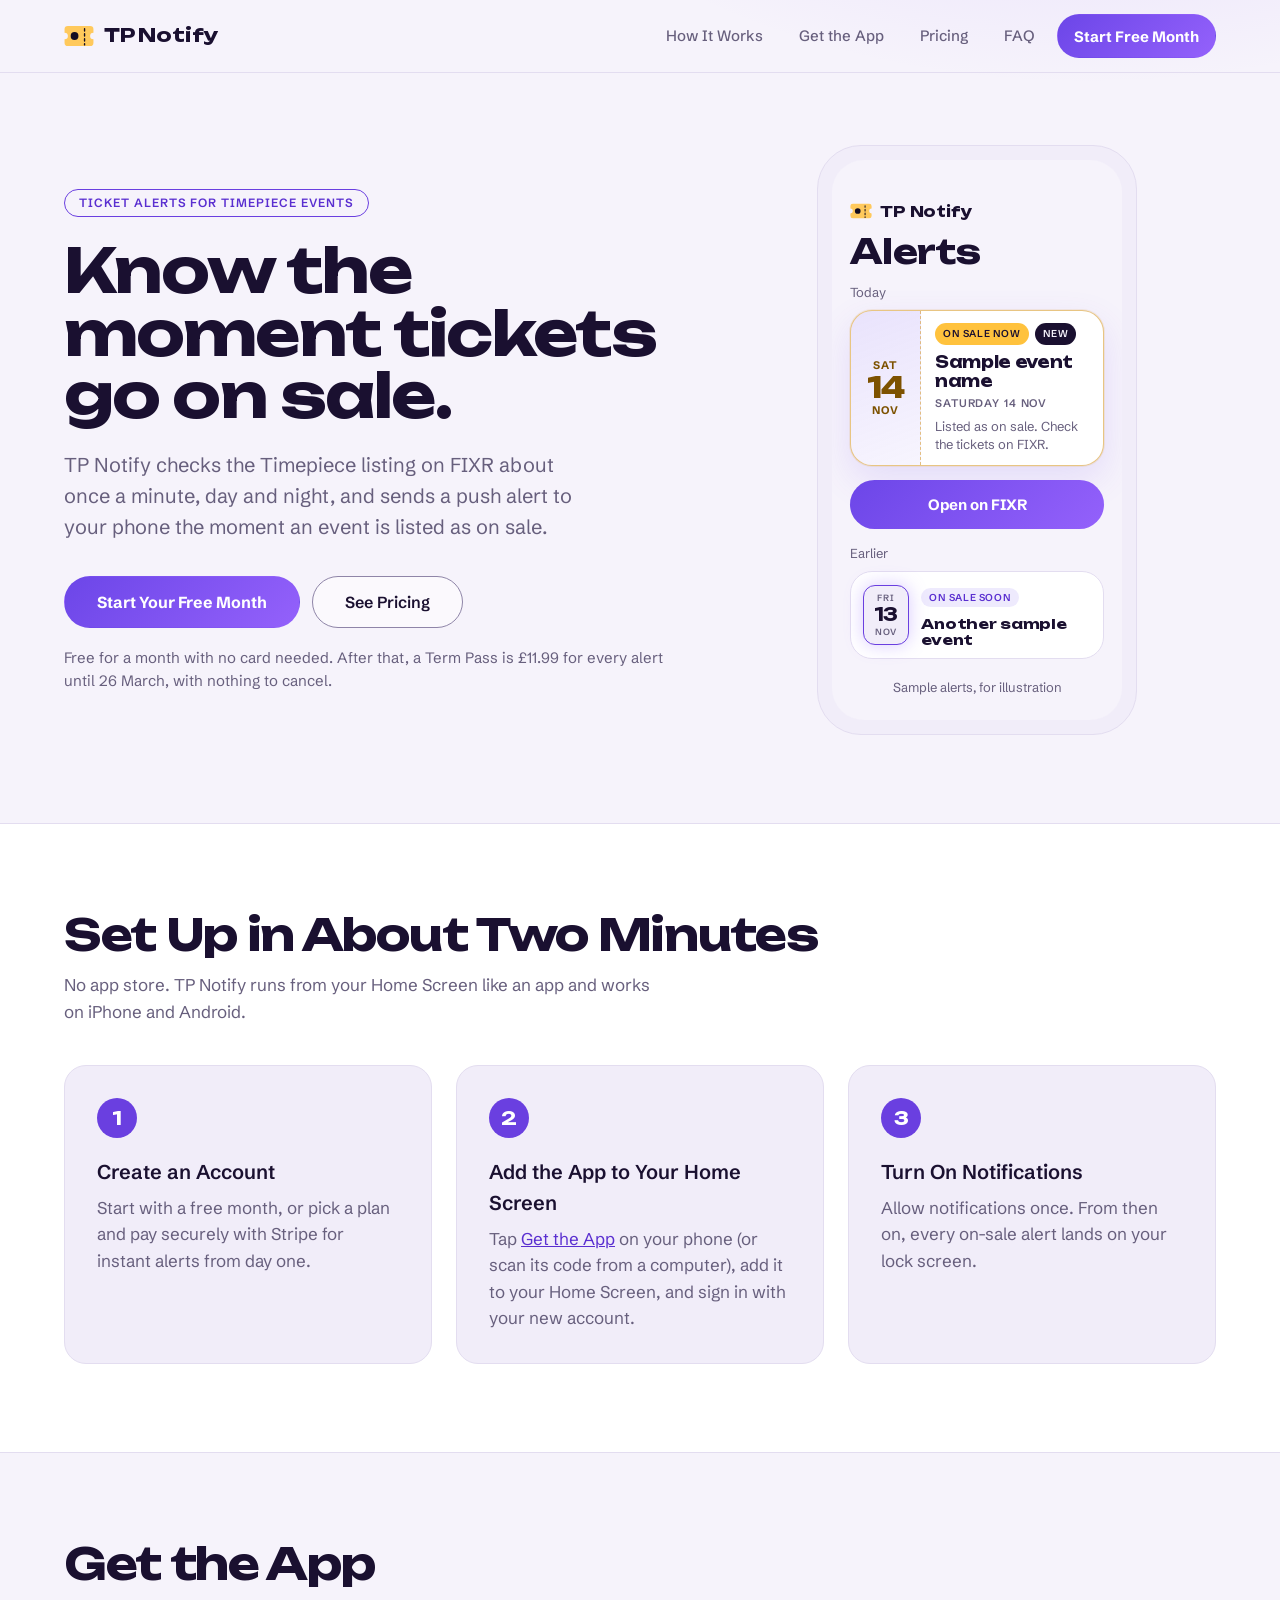
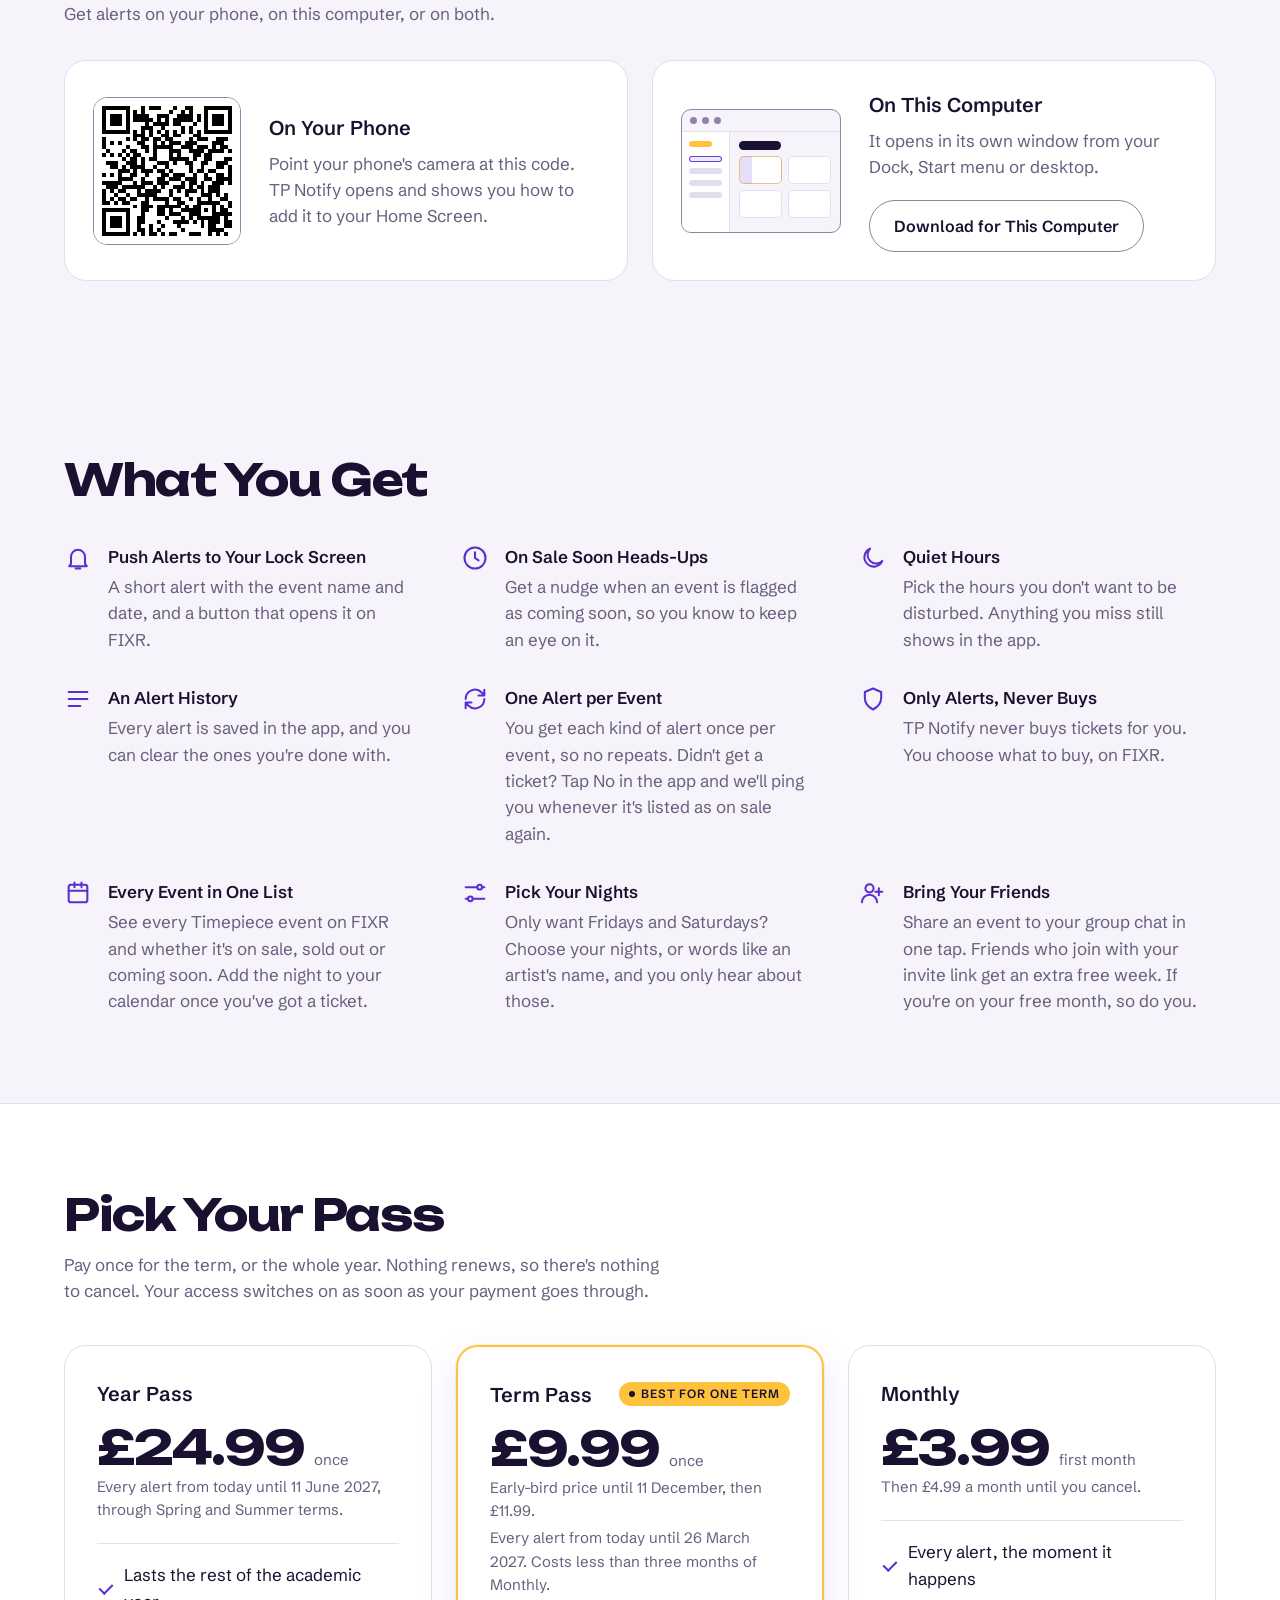
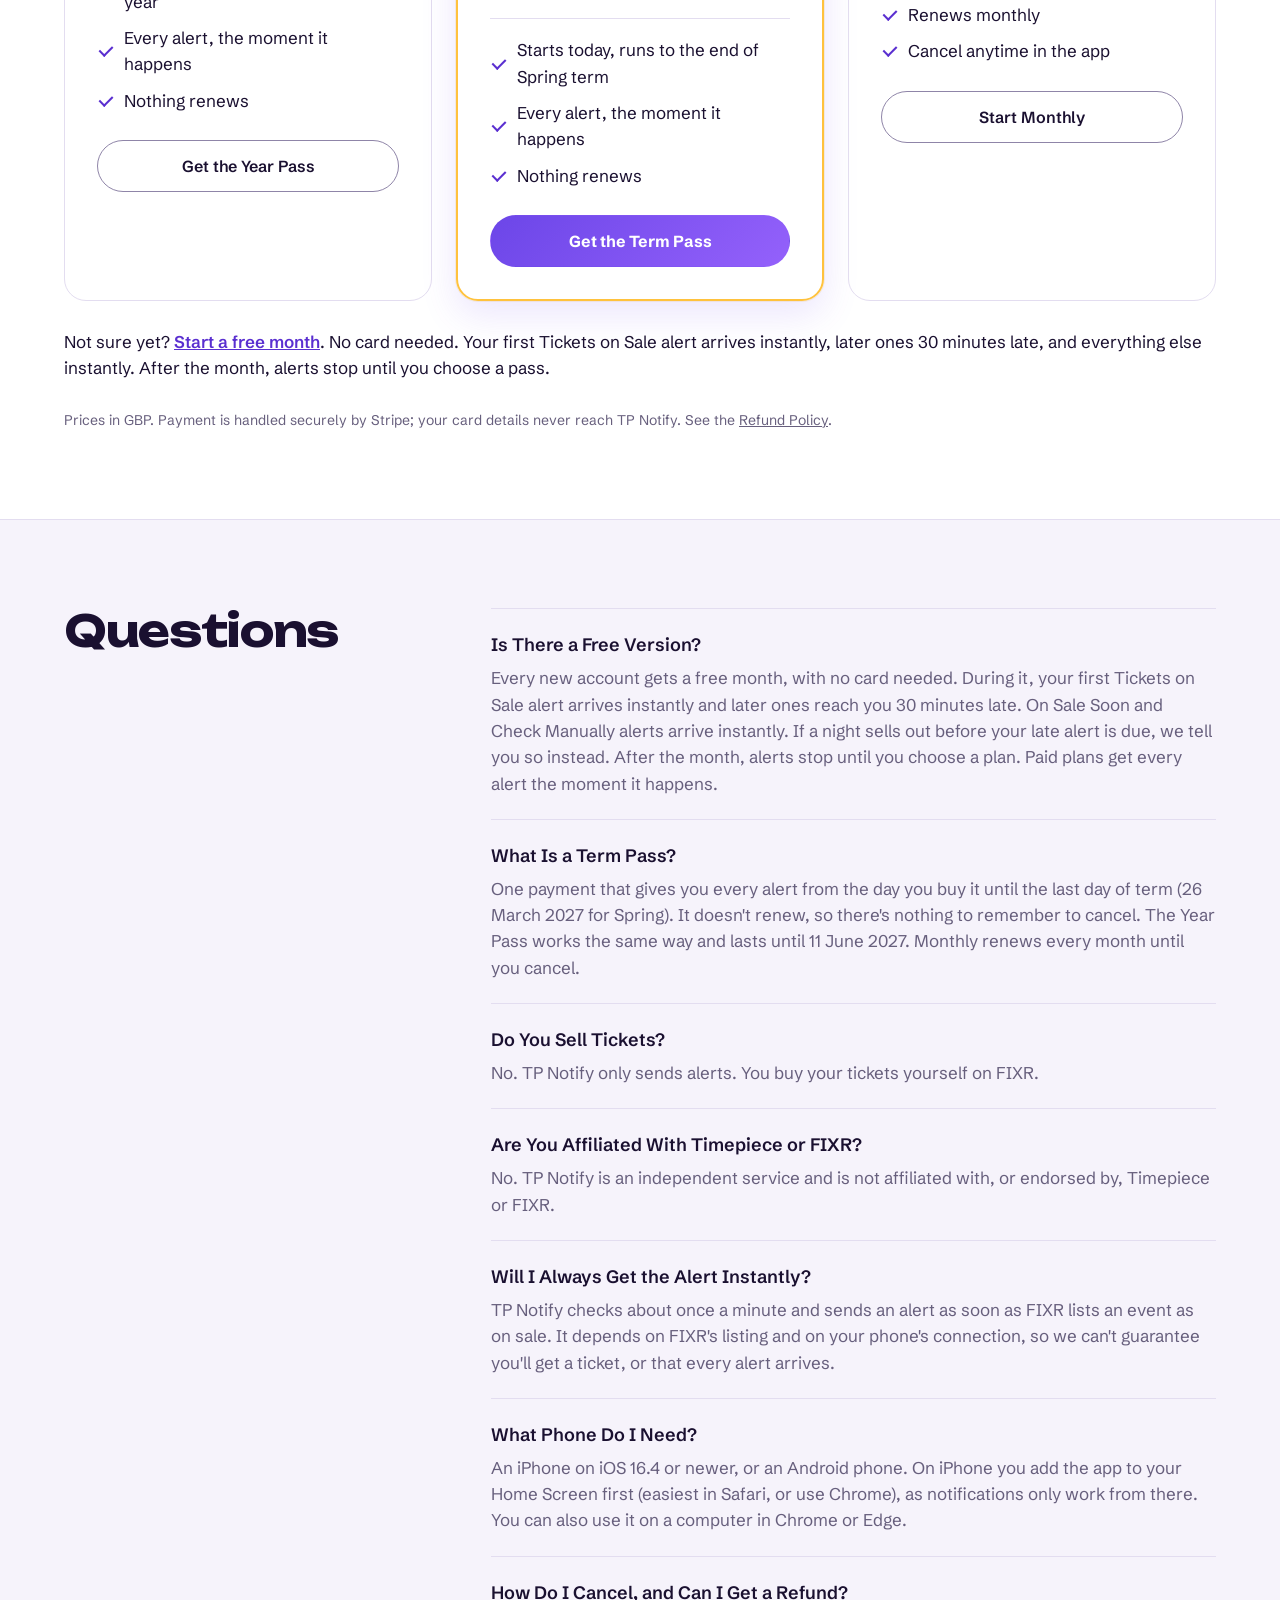
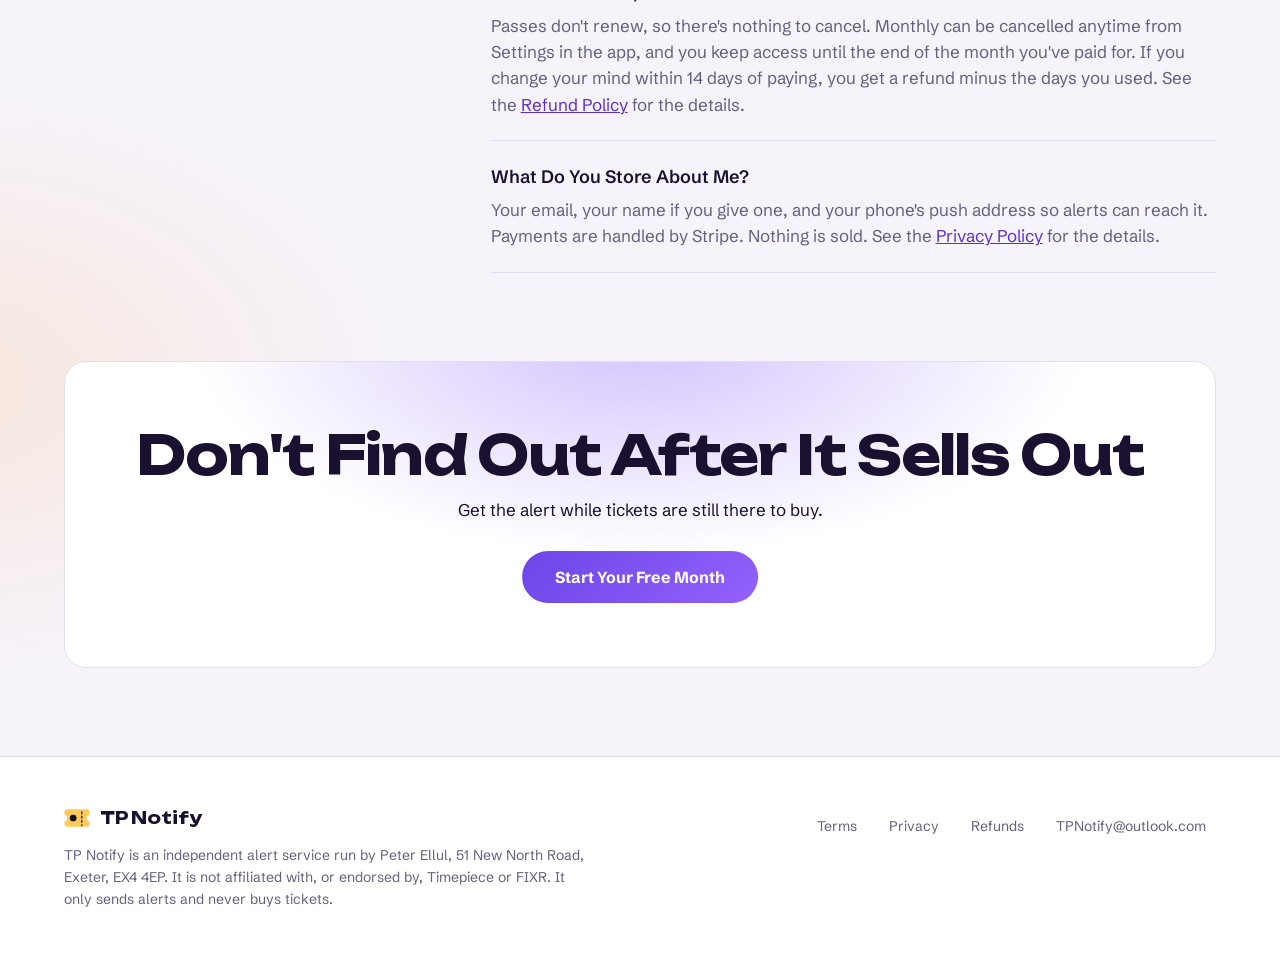
==== index.html @ 44efb712 "iPhone: say Safari is easiest for adding the app, Chrome works too Co-Authored-By: Claude Opus 5.5 <" ====
<!doctype html>
<html lang="en" data-theme="auto">
<head>
<meta charset="utf-8">
<meta http-equiv="Content-Security-Policy" content="default-src 'self'; script-src 'self' https://challenges.cloudflare.com https://static.cloudflareinsights.com; style-src 'self' 'unsafe-inline'; img-src 'self' data:; connect-src 'self' https://ddeapflekaecxqetayil.supabase.co https://cloudflareinsights.com; frame-src https://challenges.cloudflare.com; base-uri 'self'; form-action 'self'; object-src 'none'">
<meta name="referrer" content="strict-origin-when-cross-origin">
<meta name="viewport" content="width=device-width, initial-scale=1">
<title>TP Notify: Ticket Alerts for Timepiece Events</title>
<meta name="description" content="TP Notify sends a push alert to your phone the moment a Timepiece event is listed as on sale on FIXR. Free for a month, then a Term Pass from £9.99.">
<meta name="theme-color" content="#0c0916" media="(prefers-color-scheme: dark)">
<meta name="theme-color" content="#f6f3fb" media="(prefers-color-scheme: light)">
<link rel="canonical" href="https://lowballing-coding.github.io/tp-notify-site/">
<meta property="og:type" content="website">
<meta property="og:site_name" content="TP Notify">
<meta property="og:title" content="TP Notify: Know the Moment Tickets Go on Sale">
<meta property="og:description" content="Push alerts to your phone the moment a Timepiece event is listed as on sale on FIXR. Free for a month, then a Term Pass from £9.99.">
<meta property="og:url" content="https://lowballing-coding.github.io/tp-notify-site/">
<meta property="og:image" content="https://lowballing-coding.github.io/tp-notify-site/og-image.png">
<meta property="og:image:width" content="1200">
<meta property="og:image:height" content="630">
<meta property="og:image:alt" content="TP Notify logo with the words: Know the moment tickets go on sale.">
<meta name="twitter:card" content="summary_large_image">
<link rel="icon" href="icon-192.png">
<link rel="apple-touch-icon" href="apple-touch-icon.png">
<link rel="stylesheet" href="tokens.css">
<link rel="stylesheet" href="styles.css">
</head>
<body>
<a class="skip" href="#main">Skip to Content</a>

<header class="top">
<nav class="wrap" aria-label="Main">
<a class="brand" href="./">
<svg viewBox="5 5 54 54" aria-hidden="true"><path d="M12 14H52A6 6 0 0 1 58 20V26A6 6 0 0 0 58 38V44A6 6 0 0 1 52 50H12A6 6 0 0 1 6 44V38A6 6 0 0 0 6 26V20A6 6 0 0 1 12 14Z" fill="#ffc95c"/><path d="M42 19V23M42 28V32M42 37V41M42 46V48" stroke="#140d22" stroke-width="2.5" stroke-linecap="round"/><circle cx="24" cy="32" r="7" fill="#140d22"/></svg>
<span>TP Notify</span>
</a>
<div class="navlinks">
<a class="plain" href="#how">How It Works</a>
<a class="plain" href="#app">Get the App</a>
<a class="plain" href="#pricing">Pricing</a>
<a class="plain" href="#faq">FAQ</a>
<a class="btn small" href="signup.html?plan=free">Start Free Month</a>
</div>
</nav>
</header>

<main id="main">
<section class="wrap hero">
<div class="copy">
<p class="invited" id="invited-home" hidden>A friend invited you, so your free month comes with an extra week. No card needed.</p>
<div class="eyebrow">Ticket alerts for Timepiece events</div>
<h1>Know the moment tickets go on sale.</h1>
<p class="proof" id="hero-proof" hidden></p>
<p class="lead">TP Notify checks the Timepiece listing on FIXR about once a minute, day and night, and sends a push alert to your phone the moment an event is listed as on sale.</p>
<div class="cta">
<a class="btn" href="signup.html?plan=free">Start Your Free Month</a>
<a class="btn outline" href="#pricing">See Pricing</a>
</div>
<p class="fine">Free for a month with no card needed. After that, a Term Pass is £11.99 for every alert until 26 March, with nothing to cancel.</p>
<p class="live" id="live" hidden></p>
</div>

<div class="demo" aria-hidden="true">
<div class="phone"><div class="screen">
<div class="mini"><svg viewBox="5 5 54 54"><path d="M12 14H52A6 6 0 0 1 58 20V26A6 6 0 0 0 58 38V44A6 6 0 0 1 52 50H12A6 6 0 0 1 6 44V38A6 6 0 0 0 6 26V20A6 6 0 0 1 12 14Z" fill="#ffc95c"/><path d="M42 19V23M42 28V32M42 37V41M42 46V48" stroke="#140d22" stroke-width="2.5" stroke-linecap="round"/><circle cx="24" cy="32" r="7" fill="#140d22"/></svg><span>TP Notify</span></div>
<div class="ttl">Alerts</div>
<div class="day">Today</div>
<div class="ticket">
<div class="stub"><span>Sat</span><b>14</b><span>Nov</span></div>
<div class="tbody">
<div class="pills"><span class="pill">On Sale Now</span><span class="pill new">New</span></div>
<div class="name">Sample event name</div>
<div class="when">Saturday 14 Nov</div>
<div class="rec">Listed as on sale. Check the tickets on FIXR.</div>
</div>
</div>
<div class="fixr">Open on FIXR</div>
<div class="day">Earlier</div>
<div class="row"><div class="tile"><span>Fri</span><b>13</b><span>Nov</span></div><div><span class="pill soon">On Sale Soon</span><div class="rname">Another sample event</div></div></div>
<div class="cap">Sample alerts, for illustration</div>
</div></div>
</div>
</section>

<section id="how" class="band surface">
<div class="wrap">
<h2>Set Up in About Two Minutes</h2>
<p class="lede">No app store. TP Notify runs from your Home Screen like an app and works on iPhone and Android.</p>
<ol class="steps">
<li><div class="num" aria-hidden="true">1</div><h3>Create an Account</h3><p>Start with a free month, or pick a plan and pay securely with Stripe for instant alerts from day one.</p></li>
<li><div class="num" aria-hidden="true">2</div><h3>Add the App to Your Home Screen</h3><p>Tap <a href="#app">Get the App</a> on your phone (or scan its code from a computer), add it to your Home Screen, and sign in with your new account.</p></li>
<li><div class="num" aria-hidden="true">3</div><h3>Turn On Notifications</h3><p>Allow notifications once. From then on, every on-sale alert lands on your lock screen.</p></li>
</ol>
</div>
</section>

<section id="app" class="band wrap">
<h2>Get the App</h2>
<p class="lede phone-only">Tap below to open TP Notify. It shows you how to add it to your Home Screen, which takes a few seconds.</p>
<p class="lede computer-only">Get alerts on your phone, on this computer, or on both.</p>
<a class="btn phone-only app-link get-phone" href="https://lowballing-coding.github.io/timepiece-alerts/">Get TP Notify</a>
<div class="get-app computer-only">
<div class="way">
<img src="app-qr.svg" alt="QR code that opens the TP Notify app on your phone" width="148" height="148">
<div><h3>On Your Phone</h3><p>Point your phone's camera at this code. TP Notify opens and shows you how to add it to your Home Screen.</p></div>
</div>
<div class="way">
<div class="window" aria-hidden="true"><div class="wbar"><span></span><span></span><span></span></div><div class="wbody"><div class="wside"><span></span><span class="on"></span><span></span><span></span><span></span></div><div class="wmain"><span class="wttl"></span><span class="hot"></span><span></span><span></span><span></span></div></div></div>
<div><h3>On This Computer</h3><p>It opens in its own window from your Dock, Start menu or desktop.</p><a class="btn outline app-link" href="https://lowballing-coding.github.io/timepiece-alerts/">Download for This Computer</a></div>
</div>
</div>
</section>

<section class="band wrap">
<h2>What You Get</h2>
<div class="features">
<div class="feat"><svg viewBox="0 0 24 24" aria-hidden="true"><path d="M6 17V11a6 6 0 0 1 12 0v6l1.5 2h-15zM10 21h4"/></svg><div><h3>Push Alerts to Your Lock Screen</h3><p>A short alert with the event name and date, and a button that opens it on FIXR.</p></div></div>
<div class="feat"><svg viewBox="0 0 24 24" aria-hidden="true"><circle cx="12" cy="12" r="9"/><path d="M12 7v5l3 2"/></svg><div><h3>On Sale Soon Heads-Ups</h3><p>Get a nudge when an event is flagged as coming soon, so you know to keep an eye on it.</p></div></div>
<div class="feat"><svg viewBox="0 0 24 24" aria-hidden="true"><path d="M20 14.5A8 8 0 1 1 9.5 4a6.5 6.5 0 0 0 10.5 10.5z"/></svg><div><h3>Quiet Hours</h3><p>Pick the hours you don't want to be disturbed. Anything you miss still shows in the app.</p></div></div>
<div class="feat"><svg viewBox="0 0 24 24" aria-hidden="true"><path d="M4 6h16M4 12h16M4 18h10"/></svg><div><h3>An Alert History</h3><p>Every alert is saved in the app, and you can clear the ones you're done with.</p></div></div>
<div class="feat"><svg viewBox="0 0 24 24" aria-hidden="true"><path d="M4 12a8 8 0 0 1 13.7-5.6L20 9M20 4v5h-5M20 12a8 8 0 0 1-13.7 5.6L4 15M4 20v-5h5"/></svg><div><h3>One Alert per Event</h3><p>You get each kind of alert once per event, so no repeats. Didn't get a ticket? Tap No in the app and we'll ping you whenever it's listed as on sale again.</p></div></div>
<div class="feat"><svg viewBox="0 0 24 24" aria-hidden="true"><path d="M12 3l7 3v5c0 5-3 8-7 10-4-2-7-5-7-10V6z"/></svg><div><h3>Only Alerts, Never Buys</h3><p>TP Notify never buys tickets for you. You choose what to buy, on FIXR.</p></div></div>
<div class="feat"><svg viewBox="0 0 24 24" aria-hidden="true"><rect x="4" y="5" width="16" height="15" rx="2"/><path d="M4 10h16M9 3v4M15 3v4"/></svg><div><h3>Every Event in One List</h3><p>See every Timepiece event on FIXR and whether it's on sale, sold out or coming soon. Add the night to your calendar once you've got a ticket.</p></div></div>
<div class="feat"><svg viewBox="0 0 24 24" aria-hidden="true"><path d="M4 7h10M18 7h2M4 17h2M10 17h10"/><circle cx="16" cy="7" r="2"/><circle cx="8" cy="17" r="2"/></svg><div><h3>Pick Your Nights</h3><p>Only want Fridays and Saturdays? Choose your nights, or words like an artist's name, and you only hear about those.</p></div></div>
<div class="feat"><svg viewBox="0 0 24 24" aria-hidden="true"><circle cx="9" cy="8" r="3.5"/><path d="M2.5 20a6.5 6.5 0 0 1 13 0M17 8v6M14 11h6"/></svg><div><h3>Bring Your Friends</h3><p>Share an event to your group chat in one tap. Friends who join with your invite link get an extra free week. If you're on your free month, so do you.</p></div></div>
</div>
</section>

<section id="pricing" class="band dark">
<div class="wrap">
<h2>Pick Your Pass</h2>
<p class="lede">Pay once for the term, or the whole year. Nothing renews, so there's nothing to cancel. Your access switches on as soon as your payment goes through.</p>
<p class="proof" id="price-proof" hidden></p>
<div class="plans">
<div class="plan">
<h3>Year Pass</h3>
<div class="price"><b>£24.99</b><span>once</span></div>
<div class="sub">Every alert from today until 11 June 2027, through Spring and Summer terms.</div>
<ul><li>Lasts the rest of the academic year</li><li>Every alert, the moment it happens</li><li>Nothing renews</li></ul>
<a class="btn outline block" href="signup.html?plan=year">Get the Year Pass</a>
</div>
<div class="plan best">
<div class="head"><h3>Term Pass</h3><span class="tag">Best for One Term</span></div>
<div class="price"><b class="early-price" data-until="2026-12-11T23:59:59Z" data-late="£11.99">£9.99</b><span>once</span></div>
<div class="sub early-note" data-until="2026-12-11T23:59:59Z">Early-bird price until 11 December, then £11.99.</div>
<div class="sub">Every alert from today until 26 March 2027. Costs less than three months of Monthly.</div>
<ul><li>Starts today, runs to the end of Spring term</li><li>Every alert, the moment it happens</li><li>Nothing renews</li></ul>
<a class="btn block" href="signup.html?plan=term">Get the Term Pass</a>
</div>
<div class="plan">
<h3>Monthly</h3>
<div class="price"><b>£3.99</b><span>first month</span></div>
<div class="sub">Then £4.99 a month until you cancel.</div>
<ul><li>Every alert, the moment it happens</li><li>Renews monthly</li><li>Cancel anytime in the app</li></ul>
<a class="btn outline block" href="signup.html?plan=monthly">Start Monthly</a>
</div>
</div>
<p class="free-line">Not sure yet? <a href="signup.html?plan=free">Start a free month</a>. No card needed. Your first Tickets on Sale alert arrives instantly, later ones 30 minutes late, and everything else instantly. After the month, alerts stop until you choose a pass.</p>
<p class="fine">Prices in GBP. Payment is handled securely by Stripe; your card details never reach TP Notify. See the <a href="refunds.html" style="color: inherit">Refund Policy</a>.</p>
</div>
</section>

<section id="faq" class="faq wrap">
<h2>Questions</h2>
<div class="list">
<div class="qa"><h3>Is There a Free Version?</h3><p>Every new account gets a free month, with no card needed. During it, your first Tickets on Sale alert arrives instantly and later ones reach you 30 minutes late. On Sale Soon and Check Manually alerts arrive instantly. If a night sells out before your late alert is due, we tell you so instead. After the month, alerts stop until you choose a plan. Paid plans get every alert the moment it happens.</p></div>
<div class="qa"><h3>What Is a Term Pass?</h3><p>One payment that gives you every alert from the day you buy it until the last day of term (26 March 2027 for Spring). It doesn't renew, so there's nothing to remember to cancel. The Year Pass works the same way and lasts until 11 June 2027. Monthly renews every month until you cancel.</p></div>
<div class="qa"><h3>Do You Sell Tickets?</h3><p>No. TP Notify only sends alerts. You buy your tickets yourself on FIXR.</p></div>
<div class="qa"><h3>Are You Affiliated With Timepiece or FIXR?</h3><p>No. TP Notify is an independent service and is not affiliated with, or endorsed by, Timepiece or FIXR.</p></div>
<div class="qa"><h3>Will I Always Get the Alert Instantly?</h3><p>TP Notify checks about once a minute and sends an alert as soon as FIXR lists an event as on sale. It depends on FIXR's listing and on your phone's connection, so we can't guarantee you'll get a ticket, or that every alert arrives.</p></div>
<div class="qa"><h3>What Phone Do I Need?</h3><p>An iPhone on iOS 16.4 or newer, or an Android phone. On iPhone you add the app to your Home Screen first (easiest in Safari, or use Chrome), as notifications only work from there. You can also use it on a computer in Chrome or Edge.</p></div>
<div class="qa"><h3>How Do I Cancel, and Can I Get a Refund?</h3><p>Passes don't renew, so there's nothing to cancel. Monthly can be cancelled anytime from Settings in the app, and you keep access until the end of the month you've paid for. If you change your mind within 14 days of paying, you get a refund minus the days you used. See the <a href="refunds.html">Refund Policy</a> for the details.</p></div>
<div class="qa"><h3>What Do You Store About Me?</h3><p>Your email, your name if you give one, and your phone's push address so alerts can reach it. Payments are handled by Stripe. Nothing is sold. See the <a href="privacy.html">Privacy Policy</a> for the details.</p></div>
</div>
</section>

<section class="wrap" style="padding-bottom: 88px">
<div class="cta-band">
<h2>Don't Find Out After It Sells Out</h2>
<p>Get the alert while tickets are still there to buy.</p>
<p class="stat" id="sold-stat" hidden></p>
<ul class="recent" id="recent" hidden></ul>
<a class="btn" href="signup.html?plan=free">Start Your Free Month</a>
</div>
</section>
</main>

<footer class="foot">
<div class="wrap">
<div class="about">
<a class="brand" href="./"><svg viewBox="5 5 54 54" aria-hidden="true"><path d="M12 14H52A6 6 0 0 1 58 20V26A6 6 0 0 0 58 38V44A6 6 0 0 1 52 50H12A6 6 0 0 1 6 44V38A6 6 0 0 0 6 26V20A6 6 0 0 1 12 14Z" fill="#ffc95c"/><path d="M42 19V23M42 28V32M42 37V41M42 46V48" stroke="#140d22" stroke-width="2.5" stroke-linecap="round"/><circle cx="24" cy="32" r="7" fill="#140d22"/></svg><span>TP Notify</span></a>
<p>TP Notify is an independent alert service run by Peter Ellul, 51 New North Road, Exeter, EX4 4EP. It is not affiliated with, or endorsed by, Timepiece or FIXR. It only sends alerts and never buys tickets.</p>
</div>
<nav aria-label="Legal">
<a href="terms.html">Terms</a>
<a href="privacy.html">Privacy</a>
<a href="refunds.html">Refunds</a>
<a href="mailto:TPNotify@outlook.com">TPNotify@outlook.com</a>
</nav>
</div>
</footer>

<script src="config.js"></script>
<script src="site.js"></script>
</body>
</html>
---- tokens.css ----
/* TP Notify "Afterglow" design tokens: the same colours as the app (index.html in timepiece-alerts). A club night after
   dark. Gold is rare on purpose: it only means on sale now, live, or best value. Violet is anything you tap or pick.
   Dark by default; pages set data-theme="auto" on <html> so the site follows the phone's light or dark setting. */

:root, [data-theme="dark"] {
  --night: #0c0916;
  --night-raised: rgba(255, 255, 255, .055);
  --night-high: rgba(255, 255, 255, .095);
  --line: rgba(255, 255, 255, .09);
  --line-strong: #625a80;
  --ink: #f8f6ff;
  --ink-muted: #a9a3c4;
  --signal: #ffc95c;
  --on-signal: #140d22;
  --signal-ink: #ffd88a;
  --signal-soft: rgba(255, 201, 92, .14);
  --edge: rgba(255, 201, 92, .45);
  --stub: linear-gradient(160deg, rgba(150, 110, 255, .3), rgba(150, 110, 255, .12));
  --action: linear-gradient(135deg, #6c46e8, #9461fb);
  --on-action: #ffffff;
  --uv: #7650ee;
  --on-uv: #ffffff;
  --uv-ink: #c0aaff;
  --uv-soft: rgba(150, 110, 255, .22);
  --danger: #ff6b5e;
  --on-danger: #0c0916;
  --danger-ink: #ff8075;
  --danger-soft: rgba(255, 107, 94, .16);
  --focus: #c0aaff;
  --link: var(--uv-ink);
  --glass: rgba(255, 255, 255, .035);
  --shadow-glow: 0 0 0 1px rgba(255, 201, 92, .1), 0 16px 48px rgba(150, 110, 255, .18);
  --wash: radial-gradient(1000px 600px at 85% -5%, rgba(138, 92, 255, .4), transparent 62%), radial-gradient(800px 500px at -5% 90%, rgba(255, 79, 160, .16), transparent 60%);
  color-scheme: dark;
}

[data-theme="light"] {
  --night: #f6f3fb;
  --night-raised: #ffffff;
  --night-high: #f1edf9;
  --line: #e3ddf0;
  --line-strong: #8f85a8;
  --ink: #1a1030;
  --ink-muted: #675f7d;
  --signal: #ffc23d;
  --on-signal: #1a1030;
  --signal-ink: #7d5200;
  --signal-soft: rgba(255, 194, 61, .2);
  --edge: rgba(214, 150, 30, .55);
  --stub: linear-gradient(160deg, rgba(118, 80, 238, .16), rgba(118, 80, 238, .06));
  --uv: #6a3fe0;
  --uv-ink: #5a2fd0;
  --uv-soft: rgba(118, 80, 238, .12);
  --danger: #c8241a;
  --on-danger: #ffffff;
  --danger-ink: #b3201a;
  --danger-soft: #fde8e5;
  --focus: #6a3fe0;
  --glass: rgba(255, 255, 255, .55);
  --shadow-glow: 0 0 0 1px rgba(214, 150, 30, .12), 0 14px 36px rgba(118, 80, 238, .14);
  --wash: radial-gradient(1000px 600px at 85% -5%, rgba(150, 110, 255, .22), transparent 62%), radial-gradient(800px 500px at -5% 90%, rgba(255, 173, 85, .18), transparent 60%);
  color-scheme: light;
}

@media (prefers-color-scheme: light) {
  [data-theme="auto"] {
    --night: #f6f3fb;
    --night-raised: #ffffff;
    --night-high: #f1edf9;
    --line: #e3ddf0;
    --line-strong: #8f85a8;
    --ink: #1a1030;
    --ink-muted: #675f7d;
    --signal: #ffc23d;
    --on-signal: #1a1030;
    --signal-ink: #7d5200;
    --signal-soft: rgba(255, 194, 61, .2);
    --edge: rgba(214, 150, 30, .55);
    --stub: linear-gradient(160deg, rgba(118, 80, 238, .16), rgba(118, 80, 238, .06));
    --uv: #6a3fe0;
    --uv-ink: #5a2fd0;
    --uv-soft: rgba(118, 80, 238, .12);
    --danger: #c8241a;
    --on-danger: #ffffff;
    --danger-ink: #b3201a;
    --danger-soft: #fde8e5;
    --focus: #6a3fe0;
    --glass: rgba(255, 255, 255, .55);
    --shadow-glow: 0 0 0 1px rgba(214, 150, 30, .12), 0 14px 36px rgba(118, 80, 238, .14);
    --wash: radial-gradient(1000px 600px at 85% -5%, rgba(150, 110, 255, .22), transparent 62%), radial-gradient(800px 500px at -5% 90%, rgba(255, 173, 85, .18), transparent 60%);
    color-scheme: light;
  }
}

:root {
  --space-1: 4px;
  --space-2: 8px;
  --space-3: 12px;
  --space-4: 16px;
  --space-6: 24px;
  --space-8: 32px;
  --space-12: 48px;
  --space-16: 64px;
  --radius-md: 14px;
  --radius-lg: 22px;
  --radius-pill: 999px;
  --font-display: "Unbounded", "Schibsted Grotesk", system-ui, sans-serif;
  --font-sans: "Schibsted Grotesk", system-ui, sans-serif;
}
---- styles.css ----
/* TP Notify promo site, in the app's "Afterglow" look (colours and sizes come from tokens.css).
   Fonts are self-hosted in fonts/ so the site still makes no third-party requests. */
@font-face { font-family: "Unbounded"; src: url(fonts/unbounded.woff2) format("woff2"); font-weight: 200 900; font-display: swap; }
@font-face { font-family: "Schibsted Grotesk"; src: url(fonts/schibsted-grotesk.woff2) format("woff2"); font-weight: 400 900; font-display: swap; }

* { box-sizing: border-box; }
html { -webkit-text-size-adjust: 100%; scroll-behavior: smooth; }
@media (prefers-reduced-motion: reduce) { html { scroll-behavior: auto; } }
body { margin: 0; background: var(--wash), var(--night); color: var(--ink); font: 1.0625rem/1.55 var(--font-sans); }
a { color: var(--link); }
a:hover { opacity: .85; }
:focus-visible { outline: 2px solid var(--focus); outline-offset: 3px; }
h1, h2, h3, p { margin: 0; }
h1, h2 { font-family: var(--font-display); font-weight: 700; letter-spacing: -.03em; text-wrap: balance; }
h2 { font-size: clamp(1.875rem, 4vw, 2.75rem); line-height: 1.05; }
.wrap { max-width: 1200px; margin: 0 auto; padding: 0 24px; }
.skip { position: absolute; left: -9999px; top: 8px; background: var(--ink); color: var(--night); padding: 10px 16px; border-radius: var(--radius-md); z-index: 10; }
.skip:focus { left: 8px; }


/* Buttons: violet pills for the main action, outline for the rest. 44px+ tap targets. */
.btn { display: inline-flex; align-items: center; justify-content: center; min-height: 52px; padding: 0 var(--space-8); border-radius: var(--radius-pill); border: 1px solid transparent;
  background: var(--action); color: var(--on-action); font: 700 1rem var(--font-sans); text-decoration: none; cursor: pointer; }
.btn:hover { opacity: 1; filter: brightness(1.08); }
.btn.small { min-height: 44px; padding: 0 var(--space-4); font-size: .9375rem; }
.btn.outline { background: var(--glass); color: var(--ink); border-color: var(--line-strong); font-weight: 600; }
.btn.outline:hover { background: var(--night-high); filter: none; }
.btn.block { display: flex; width: 100%; }
.btn[aria-disabled="true"] { opacity: .45; pointer-events: none; }

/* Header */
header.top { border-bottom: 1px solid var(--line); }
header.top .wrap { min-height: 72px; display: flex; align-items: center; justify-content: space-between; gap: 16px; }
.brand { display: flex; align-items: center; gap: 10px; color: var(--ink); text-decoration: none; }
.brand span { font: 700 1.2rem/1 var(--font-display); letter-spacing: -.01em; }
.brand svg { width: 30px; height: 30px; color: var(--ink); }
.navlinks { display: flex; gap: 8px; align-items: center; }
.brand span, .btn.small { white-space: nowrap; }
@media (max-width: 360px) {   /* the smallest phones: keep the header on one line */
  .brand span { font-size: 1.05rem; }
  header.top .btn.small { padding: 0 12px; font-size: .875rem; }
}
.navlinks a.plain { color: var(--ink-muted); text-decoration: none; font-weight: 500; font-size: .9375rem; min-height: 44px; padding: 0 14px; display: inline-flex; align-items: center; }
.navlinks a.plain:hover { color: var(--ink); opacity: 1; }
@media (max-width: 760px) { .navlinks a.plain { display: none; } }

/* Hero */
.hero { padding-block: 72px 88px; display: flex; flex-wrap: wrap; gap: 56px; align-items: center; }
.hero .copy { flex: 1 1 480px; min-width: 0; }
.eyebrow { display: inline-flex; border: 1px solid var(--uv); border-radius: var(--radius-pill); padding: 6px 14px; color: var(--uv-ink);
  font: 600 .75rem/1.2 var(--font-sans); letter-spacing: .08em; text-transform: uppercase; }   /* one line on a small phone */
.hero h1 { margin-top: 22px; font-size: clamp(2.6rem, 4.8vw, 4.1rem); line-height: 1.02; }
.hero .lead { margin-top: 22px; font-size: 1.25rem; line-height: 1.55; color: var(--ink-muted); max-width: 540px; }
.hero .cta { margin-top: 34px; display: flex; flex-wrap: wrap; gap: 12px; align-items: center; }
.hero .fine { margin-top: 18px; font-size: .9375rem; color: var(--ink-muted); }
.live { margin-top: 14px; display: flex; align-items: center; gap: 8px; color: var(--signal-ink); font: 600 .8125rem/1.3 var(--font-sans); letter-spacing: .08em; text-transform: uppercase; }
.live::before { content: ""; flex: none; width: 8px; height: 8px; border-radius: 50%; background: var(--signal); }
.demo { flex: 1 1 340px; display: flex; justify-content: center; min-width: 0; }
.phone { width: 320px; max-width: 100%; background: var(--night-high); border: 1px solid var(--line); border-radius: 44px; padding: 14px; }
.screen { background: var(--night); border-radius: 32px; height: 560px; padding: 22px 18px; overflow: hidden; font-size: 17px; }
.screen .mini { display: flex; align-items: center; gap: 8px; margin-top: 18px; }
.screen .mini svg { width: 22px; height: 22px; color: var(--ink); }
.screen .mini span { font: 700 15px/1 var(--font-display); letter-spacing: -.01em; }
.screen .ttl { font: 700 34px/1 var(--font-display); letter-spacing: -.02em; margin-top: 12px; }
.screen .day { font-size: 13px; color: var(--ink-muted); margin-top: 14px; }

/* Sample alert: a ticket, like the app's on-sale alert: a gold edge, and a violet stub with the date in gold. */
.ticket { display: flex; background: var(--night-raised); border: 1px solid var(--edge); border-radius: var(--radius-lg); box-shadow: var(--shadow-glow); margin-top: 8px; overflow: hidden; }
.stub { width: 70px; flex: none; background: var(--stub); color: var(--signal-ink); border-right: 1px dashed var(--edge); text-align: center;
  display: flex; flex-direction: column; justify-content: center; padding: 14px 0; font: 700 11px/15px var(--font-sans); letter-spacing: .12em; text-transform: uppercase; }
.stub b { font: 800 28px/1.1 var(--font-display); letter-spacing: -.03em; }
.tbody { padding: 12px 12px 12px 14px; min-width: 0; }
.pills { display: flex; gap: 6px; flex-wrap: nowrap; }
.pill { font: 600 10px/16px var(--font-sans); letter-spacing: .06em; text-transform: uppercase; padding: 3px 8px; white-space: nowrap; border-radius: var(--radius-pill); background: var(--signal); color: var(--on-signal); }
.pill.new { background: var(--ink); color: var(--night); }
.tbody .name { font: 700 16px/1.15 var(--font-display); letter-spacing: -.02em; margin-top: 8px; }
.tbody .when { font: 600 11px/15px var(--font-sans); letter-spacing: .08em; text-transform: uppercase; color: var(--ink-muted); margin-top: 6px; }
.tbody .rec { font-size: 13px; line-height: 18px; color: var(--ink-muted); margin-top: 6px; }
.fixr { background: var(--action); color: var(--on-action); text-align: center; font-weight: 700; padding: 13px; border-radius: var(--radius-pill); margin-top: 14px; font-size: 15px; }
.screen .cap { font-size: 13px; color: var(--ink-muted); text-align: center; margin-top: 18px; }
.screen .row { display: flex; gap: 12px; align-items: center; background: var(--night-raised); border: 1px solid var(--line); border-radius: var(--radius-lg); padding: 10px 12px; margin-top: 8px; }
.tile { flex: none; width: 46px; padding: 5px 0 6px; background: var(--night-high); border: 1px solid var(--uv); border-radius: 12px; box-shadow: 0 0 18px rgba(150, 110, 255, .35); text-align: center;
  font: 600 9px/13px var(--font-sans); letter-spacing: .1em; text-transform: uppercase; color: var(--ink-muted); }
.tile b { display: block; font: 700 18px/1.15 var(--font-display); color: var(--ink); letter-spacing: -.02em; }
.pill.soon { background: var(--uv-soft); color: var(--uv-ink); }
.rname { font: 700 14px/1.15 var(--font-display); letter-spacing: -.01em; margin-top: 7px; }

/* Sections */
section.band { padding-block: 88px; }
.surface { background: var(--night-raised); border-top: 1px solid var(--line); border-bottom: 1px solid var(--line); }
.lede { margin-top: 14px; color: var(--ink-muted); max-width: 600px; }
.steps { list-style: none; padding: 0; margin: 40px 0 0; display: flex; flex-wrap: wrap; gap: 24px; }
.steps li { flex: 1 1 280px; background: var(--night-high); border: 1px solid var(--line); border-radius: var(--radius-lg); padding: 32px; }
.num { width: 40px; height: 40px; border-radius: 50%; background: var(--uv); color: var(--on-uv); display: flex; align-items: center; justify-content: center; font: 700 1.125rem/1 var(--font-display); }
.steps h3, .feat h3 { font-size: 1.25rem; font-weight: 600; margin-top: 18px; }
.steps p { margin-top: 8px; color: var(--ink-muted); }
.features { margin-top: 40px; display: grid; grid-template-columns: repeat(auto-fit, minmax(min(100%, 300px), 1fr)); gap: 32px 40px; }
.feat { display: flex; gap: 16px; }
.feat svg { flex: none; width: 28px; height: 28px; fill: none; stroke: var(--uv-ink); stroke-width: 1.75; stroke-linecap: round; stroke-linejoin: round; }
.feat h3 { font-size: 1.0625rem; font-weight: 600; margin: 0; }
.feat p { color: var(--ink-muted); margin-top: 4px; }

/* Pricing */
.dark { background: var(--night-raised); border-top: 1px solid var(--line); border-bottom: 1px solid var(--line); }
.dark .muted { color: var(--ink-muted); }
.plans { margin-top: 40px; display: flex; flex-wrap: wrap; gap: 24px; }
.plan { flex: 1 1 280px; background: var(--glass); border: 1px solid var(--line); border-radius: var(--radius-lg); padding: var(--space-8); }
.plan.best { border: 2px solid var(--signal); box-shadow: var(--shadow-glow); }
.plan h3 { font-size: 1.25rem; font-weight: 600; }
.plan .head { display: flex; align-items: center; justify-content: space-between; gap: 10px; flex-wrap: wrap; }
.tag { display: inline-flex; align-items: center; gap: 6px; background: var(--signal); color: var(--on-signal); padding: 4px 10px; border-radius: var(--radius-pill);
  font: 600 12px/16px var(--font-sans); letter-spacing: .08em; text-transform: uppercase; }
.tag::before { content: ""; width: 6px; height: 6px; border-radius: 50%; background: currentColor; }
.price { margin-top: 14px; display: flex; align-items: baseline; gap: 10px; flex-wrap: wrap; }
.price b { font: 700 3rem/1 var(--font-display); letter-spacing: -.04em; }
.price span, .plan .sub { color: var(--ink-muted); font-size: .9375rem; }
.plan .sub { margin-top: 4px; }
.plan ul { list-style: none; padding: 18px 0 0; margin: 22px 0 0; border-top: 1px solid var(--line); display: flex; flex-direction: column; gap: 10px; }
.plan li { display: flex; align-items: center; gap: var(--space-2); }
.plan li::before { content: ""; flex: none; width: 6px; height: 11px; margin: 0 6px 3px 5px; border: solid var(--uv-ink); border-width: 0 2.5px 2.5px 0; transform: rotate(45deg); }
.plan .btn { margin-top: 26px; }
.proof { font-weight: 600; color: var(--uv-ink); margin-top: var(--space-4); }
.price s { color: var(--ink-muted); font-weight: 400; font-size: .6em; margin-left: 8px; }
.dark .fine { margin-top: 28px; color: var(--ink-muted); font-size: .875rem; }
.free-line { margin-top: 28px; }
.free-line a { color: var(--link); font-weight: 600; }

/* FAQ */
.faq { padding-block: 88px; }
@media (min-width: 1000px) {
  .faq { display: grid; grid-template-columns: minmax(0, 1fr) minmax(0, 2fr); gap: 64px; align-items: start; }
  .faq h2 { position: sticky; top: 32px; }
  .faq .list { margin-top: 0 !important; }
}
.qa { padding: 22px 0; border-bottom: 1px solid var(--line); }
.faq .list { margin-top: 32px; border-top: 1px solid var(--line); }
.qa h3 { font-size: 1.125rem; font-weight: 600; }
.qa p { color: var(--ink-muted); margin-top: 6px; }

/* Call to action band: a card lit from above, with the usual violet button */
.cta-band { background: radial-gradient(640px 320px at 50% -10%, rgba(138, 92, 255, .38), transparent 70%), var(--night-raised); border: 1px solid var(--line);
  color: var(--ink); border-radius: var(--radius-lg); padding: 64px 32px; text-align: center; }
.cta-band h2 { font-size: clamp(2.25rem, 4.6vw, 3.4rem); line-height: 1.05; }
.cta-band p { margin: 14px auto 0; max-width: 520px; }
.cta-band .btn { margin-top: 28px; }
.cta-band .stat { font: 700 1.5rem/1.2 var(--font-sans); letter-spacing: -.01em; max-width: 620px; margin-inline: auto; }
.cta-band a:not(.btn) { color: inherit; }

/* Footer */
footer.foot { background: var(--night-raised); border-top: 1px solid var(--line); color: var(--ink-muted); }
footer.foot .wrap { padding: 48px 24px; display: flex; flex-wrap: wrap; gap: 32px; justify-content: space-between; }
footer.foot .about { flex: 1 1 380px; max-width: 520px; font-size: .875rem; }
footer.foot .brand svg { width: 26px; height: 26px; }
footer.foot .brand span { font-size: 1.05rem; }
footer.foot p { margin-top: 14px; }
footer.foot nav { display: flex; gap: 8px 12px; font-size: .875rem; align-items: flex-start; flex-wrap: wrap; }
footer.foot nav a { color: var(--ink-muted); text-decoration: none; min-height: 44px; padding: 0 10px; display: inline-flex; align-items: center; }
footer.foot nav a:hover { color: var(--ink); opacity: 1; }

/* Sign-up form */
.plan-pick { margin-top: 28px; display: grid; grid-template-columns: repeat(auto-fit, minmax(180px, 1fr)); gap: 10px; }
.plan-opt { min-height: 64px; text-align: left; padding: 12px 16px; border-radius: var(--radius-lg); border: 1px solid var(--line-strong);
  background: transparent; color: var(--ink); font: 1rem var(--font-sans); cursor: pointer; display: flex; flex-direction: column; gap: 2px; }
.plan-opt span { color: var(--ink-muted); font-size: .875rem; }
.plan-opt[aria-pressed="true"] { border: 2px solid var(--uv); padding: 11px 15px; background: var(--uv-soft); }
.form { margin-top: 24px; display: flex; flex-direction: column; gap: 18px; }
.field { display: flex; flex-direction: column; gap: 6px; }
.field label { font-weight: 600; font-size: .9375rem; }
.field input { min-height: 48px; padding: 0 var(--space-4); border-radius: var(--radius-md); border: 1px solid var(--line-strong); background: var(--night-high); color: var(--ink); font: 1.0625rem var(--font-sans); }
.field input:focus { outline: 2px solid var(--focus); outline-offset: 2px; }
.hint { color: var(--ink-muted); font-size: .8125rem; line-height: 1.4; }
.meter { display: grid; grid-template-columns: repeat(4, 1fr); gap: 4px; margin-top: 2px; }
.meter i { height: 6px; border-radius: 3px; background: var(--line); }
.meter.s0 i:nth-child(-n+1), .meter.s1 i:nth-child(-n+1) { background: var(--danger); }
.meter.s2 i:nth-child(-n+2) { background: var(--ink-muted); }
.meter.s3 i:nth-child(-n+3), .meter.s4 i:nth-child(-n+4) { background: var(--uv); }
.agree { display: flex; gap: 12px; align-items: flex-start; min-height: 44px; font-size: .9375rem; color: var(--ink-muted); }
.agree input { width: 22px; height: 22px; margin: 1px 0 0; flex: none; accent-color: var(--uv); }
.captcha:empty { display: none; }
.form-msg { min-height: 1.4em; font-size: .9375rem; color: var(--uv-ink); }
.form-msg.error, .field-error { color: var(--danger-ink); }
.field-error { font-size: .875rem; margin: 2px 0 0; }
.field-error:empty { display: none; }
.field input[aria-invalid="true"] { border-color: var(--danger); }
.btn:disabled { opacity: .45; cursor: default; filter: none; }
[hidden] { display: none !important; }

/* Success and policy pages */
.narrow { max-width: 720px; margin: 0 auto; padding: 72px 24px 88px; }
.tick { width: 72px; height: 72px; border-radius: 50%; background: var(--uv-soft); color: var(--uv-ink); display: flex; align-items: center; justify-content: center; }
.tick svg { width: 36px; height: 36px; fill: none; stroke: currentColor; stroke-width: 2; stroke-linecap: round; stroke-linejoin: round; }
.narrow h1 { margin-top: 28px; font-size: clamp(2.25rem, 6vw, 3.5rem); line-height: 1.05; }
.narrow .lead { margin-top: 18px; font-size: 1.25rem; color: var(--ink-muted); }
.todo { list-style: none; padding: 8px 28px; margin: 36px 0 0; background: var(--night-raised); border: 1px solid var(--line); border-radius: var(--radius-lg); }
.todo li { display: flex; gap: 16px; padding: 22px 0; border-bottom: 1px solid var(--line); }
.todo li:last-child { border-bottom: 0; }
.todo .num { flex: none; width: 32px; height: 32px; font-size: 1.25rem; }
.todo h2 { font: 600 1.0625rem var(--font-sans); letter-spacing: 0; }
.todo p { color: var(--ink-muted); margin-top: 2px; }
.note { margin-top: 24px; font-size: .9375rem; color: var(--ink-muted); }
.invited { margin-top: 14px; padding: 12px 16px; border-radius: var(--radius-md); background: var(--uv-soft); color: var(--uv-ink); font-weight: 500; }
.doc { max-width: 760px; margin: 0 auto; padding: 56px 24px 88px; }
.doc h1 { font-size: clamp(2rem, 5vw, 3.25rem); line-height: 1.05; }
.doc .updated { color: var(--ink-muted); margin-top: 12px; font: 600 .8125rem var(--font-sans); letter-spacing: .08em; text-transform: uppercase; }
.doc h2 { font: 700 1.375rem/1.15 var(--font-display); letter-spacing: -.02em; margin-top: 40px; }
.doc p, .doc li { color: var(--ink-muted); }
.doc strong { color: var(--ink); }
.doc p { margin-top: 12px; }
.doc ul { margin: 12px 0 0; padding-left: 22px; }
.doc li { margin-top: 6px; }
.doc table { width: 100%; border-collapse: collapse; margin-top: 16px; font-size: .9375rem; }
.doc th, .doc td { text-align: left; vertical-align: top; padding: 12px 14px; border: 1px solid var(--line); }
.doc th { background: var(--night-high); font-weight: 600; color: var(--ink); }
.doc .scroll { overflow-x: auto; }

/* Get the App: phones see a button, computers see a QR code (site.js sets the class). Without JS, both show. */
.on-phone .computer-only, .on-computer .phone-only { display: none !important; }
.get-phone { margin-top: 28px; }
.get-app { margin-top: 32px; display: grid; grid-template-columns: repeat(auto-fit, minmax(min(100%, 440px), 1fr)); gap: 24px; }
.way { display: flex; flex-wrap: wrap; gap: 24px 28px; align-items: center; background: var(--night-raised); border: 1px solid var(--line); border-radius: var(--radius-lg); padding: 28px; }
.way h3 { font-size: 1.25rem; font-weight: 600; }
.way p { margin-top: 8px; color: var(--ink-muted); }
.way > div:last-child { flex: 1 1 280px; }   /* the words drop under the picture when the card gets narrow */
.way .btn { margin-top: 20px; padding: 0 24px; white-space: nowrap; }
.way img { flex: none; width: 148px; height: 148px; border-radius: var(--radius-md); border: 1px solid var(--line-strong); }
/* A tiny picture of the app on a computer: sidebar on the left, alert cards on the right. */
.window { flex: none; width: 160px; height: 124px; display: flex; flex-direction: column; background: var(--night); border: 1px solid var(--line-strong); border-radius: 10px; overflow: hidden; }
.wbar { display: flex; gap: 5px; padding: 7px 8px; border-bottom: 1px solid var(--line); }
.wbar span { width: 7px; height: 7px; border-radius: 50%; background: var(--line-strong); }
.wbody { flex: 1; display: flex; min-height: 0; }
.wside { width: 48px; display: flex; flex-direction: column; gap: 6px; padding: 9px 7px; background: var(--night-raised); border-right: 1px solid var(--line); }
.wside span { height: 6px; border-radius: 3px; background: var(--line); }
.wside span:first-child { width: 70%; background: var(--signal); margin-bottom: 3px; }   /* the logo */
.wside span.on { background: var(--uv-soft); box-shadow: inset 0 0 0 1px var(--uv); }
.wmain { flex: 1; display: grid; grid-template-columns: 1fr 1fr; gap: 6px; align-content: start; padding: 9px; }
.wmain span { height: 28px; border-radius: 5px; background: var(--night-raised); border: 1px solid var(--line); }
.wmain .wttl { grid-column: 1 / -1; width: 46%; height: 9px; border: 0; background: var(--ink); }
.wmain .hot { border-color: var(--edge); background: linear-gradient(90deg, var(--uv-soft) 0 30%, var(--night-raised) 30%); }
.hero .invited { margin: 0 0 16px; }
.cta-band .recent { list-style: none; margin: 14px auto 0; padding: 0; max-width: 520px; font-size: .9375rem; opacity: .9; }
.cta-band .recent li + li { margin-top: 4px; }
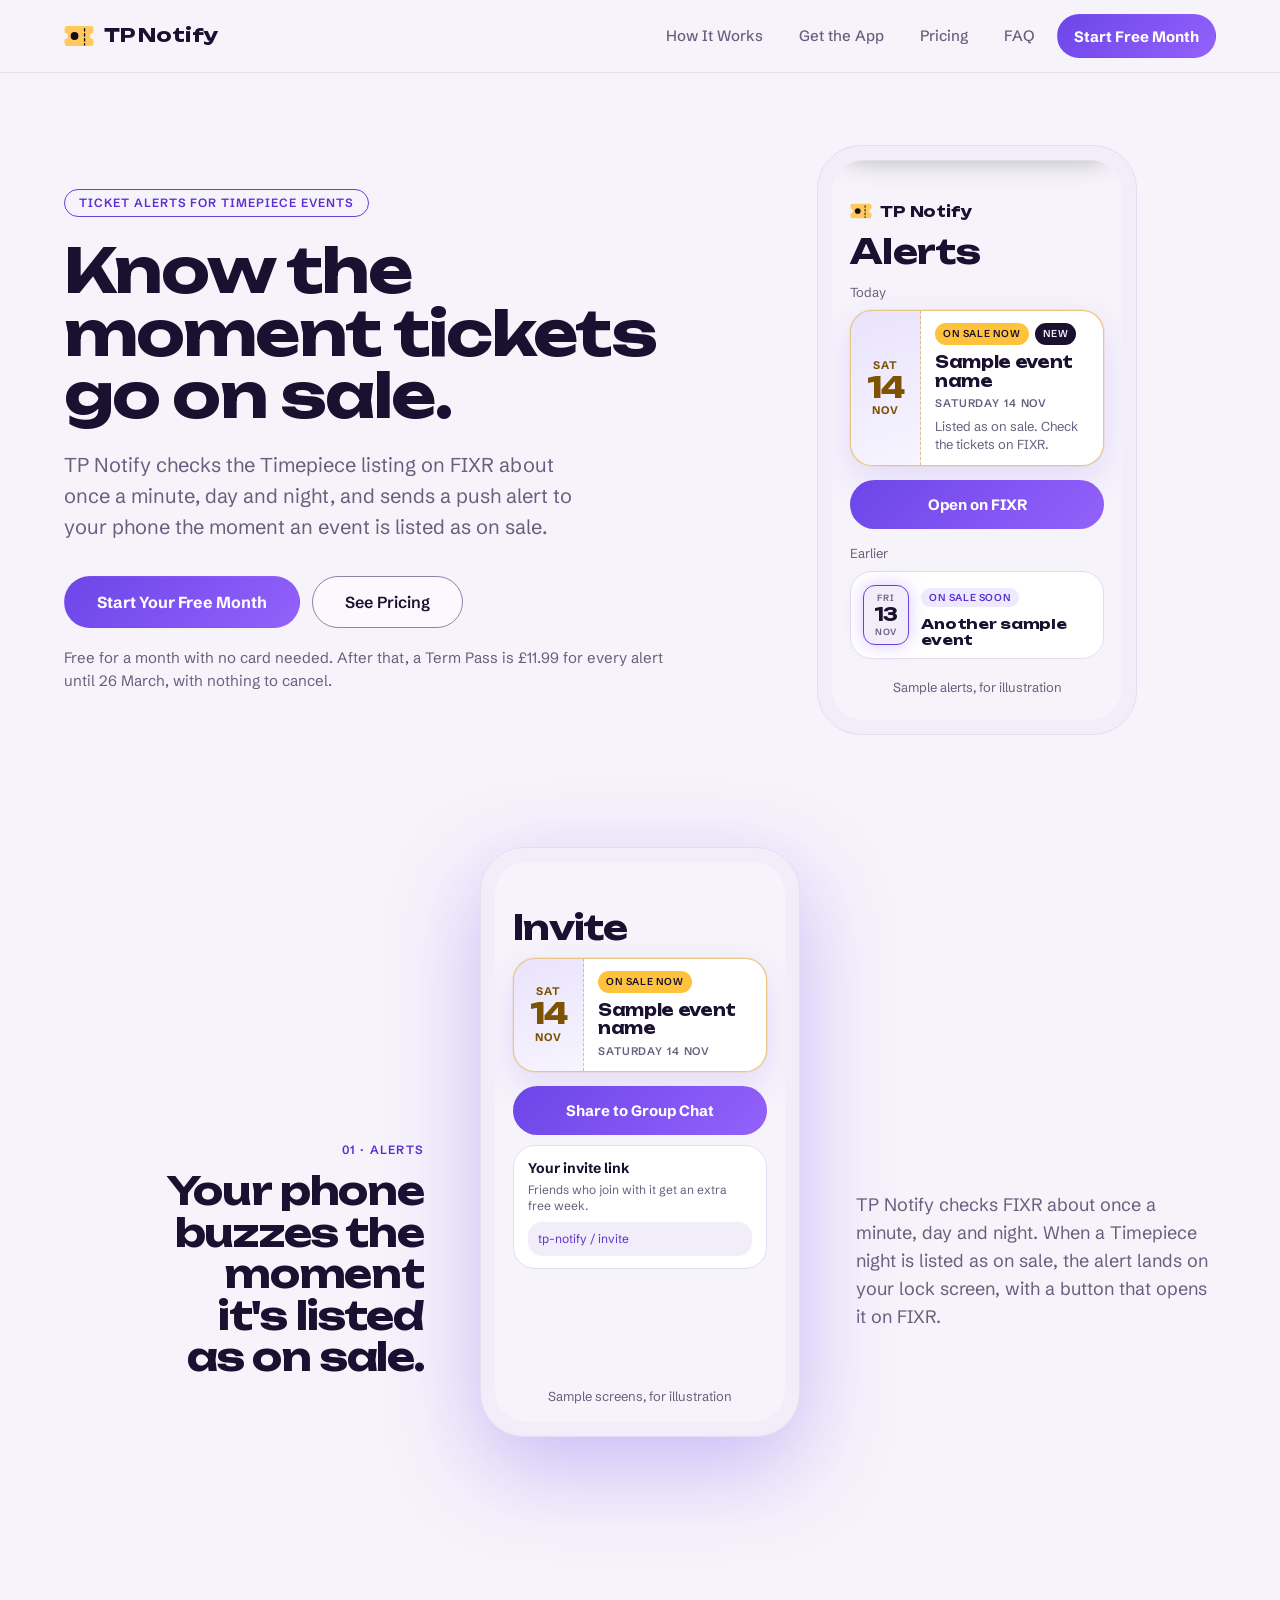
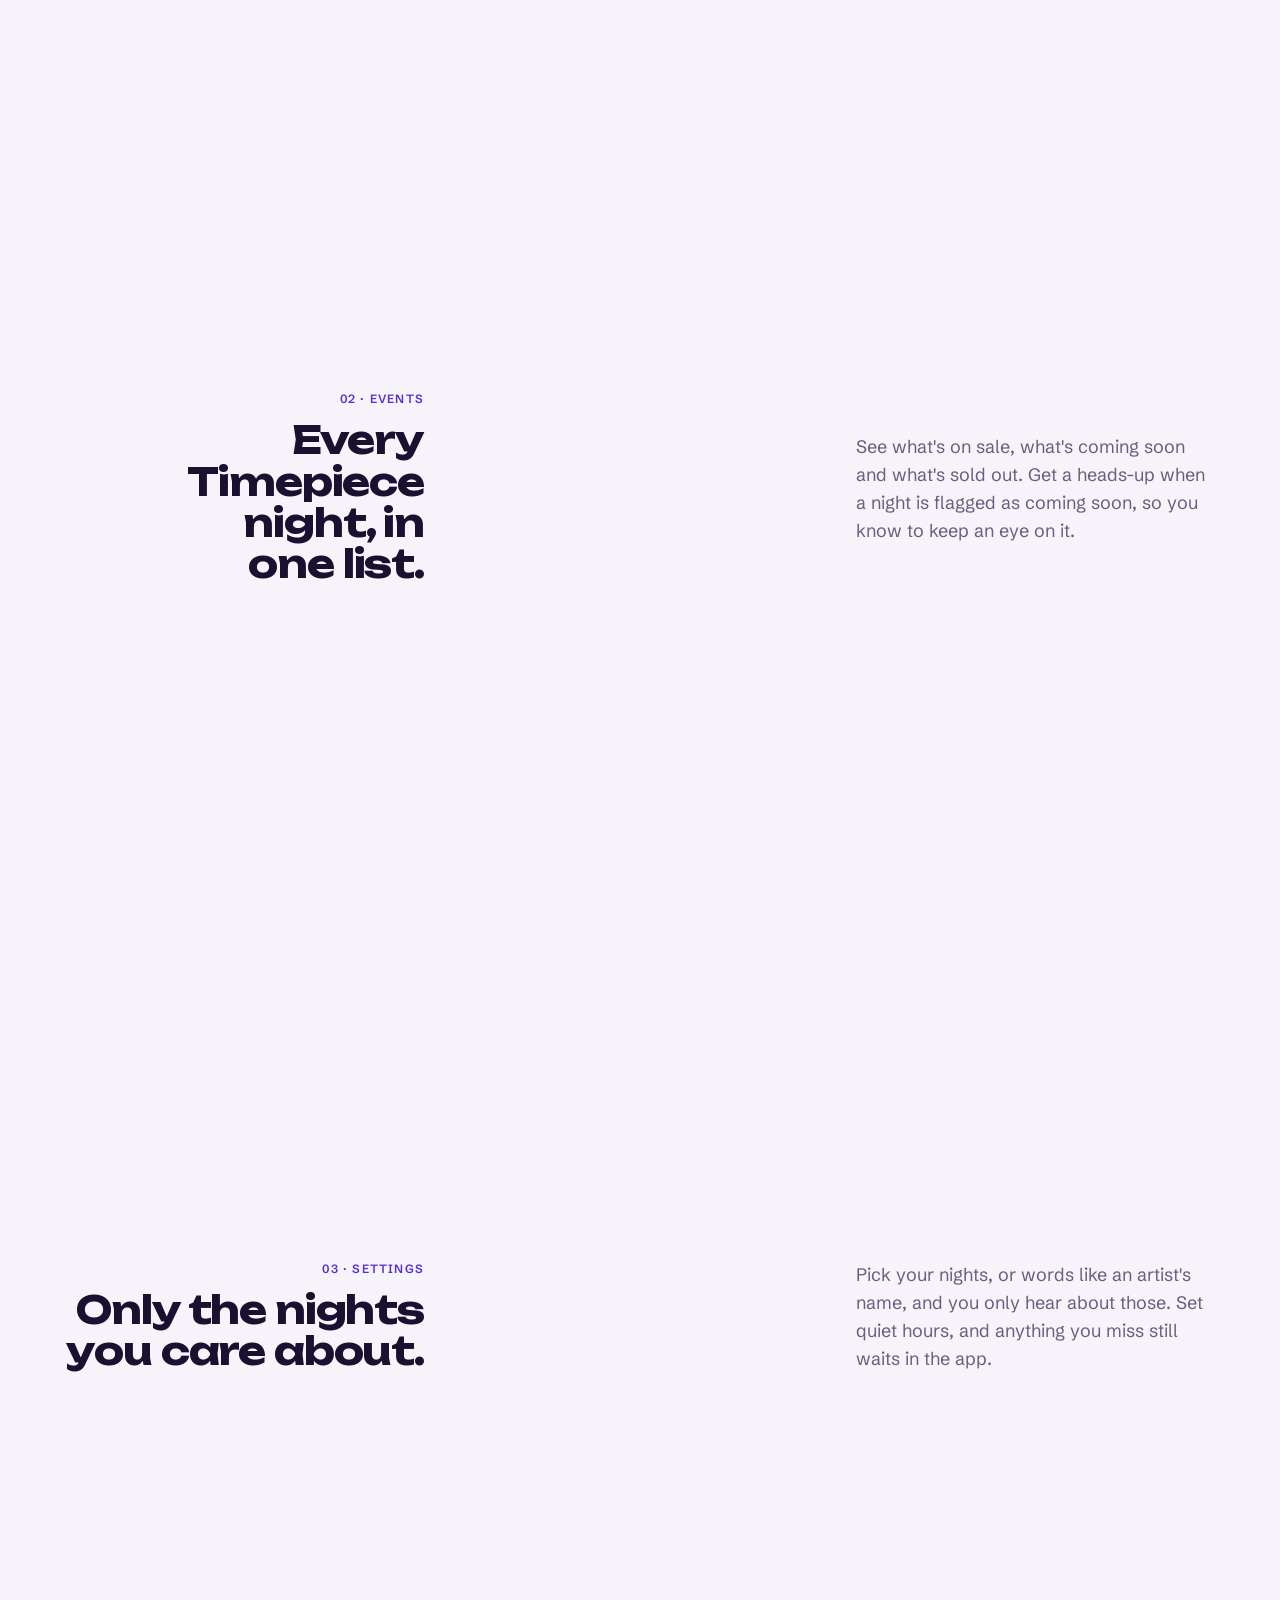
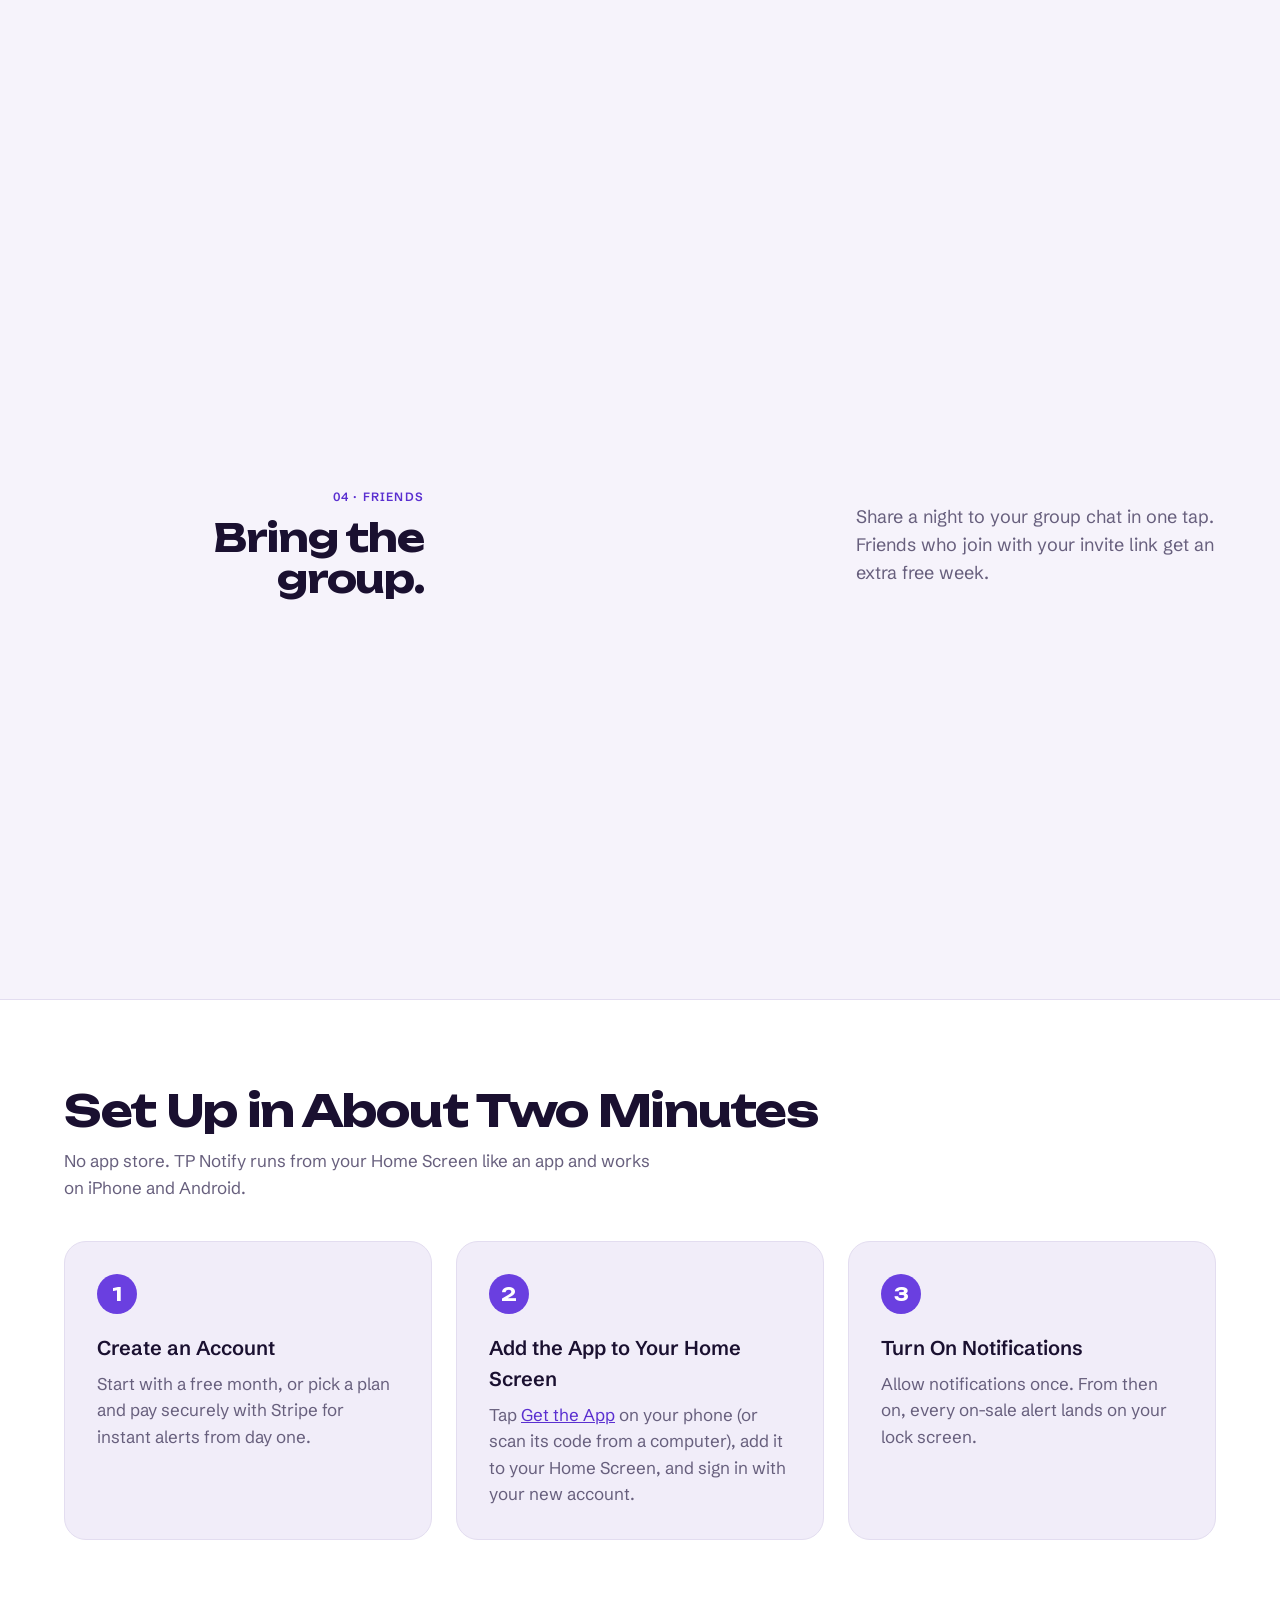
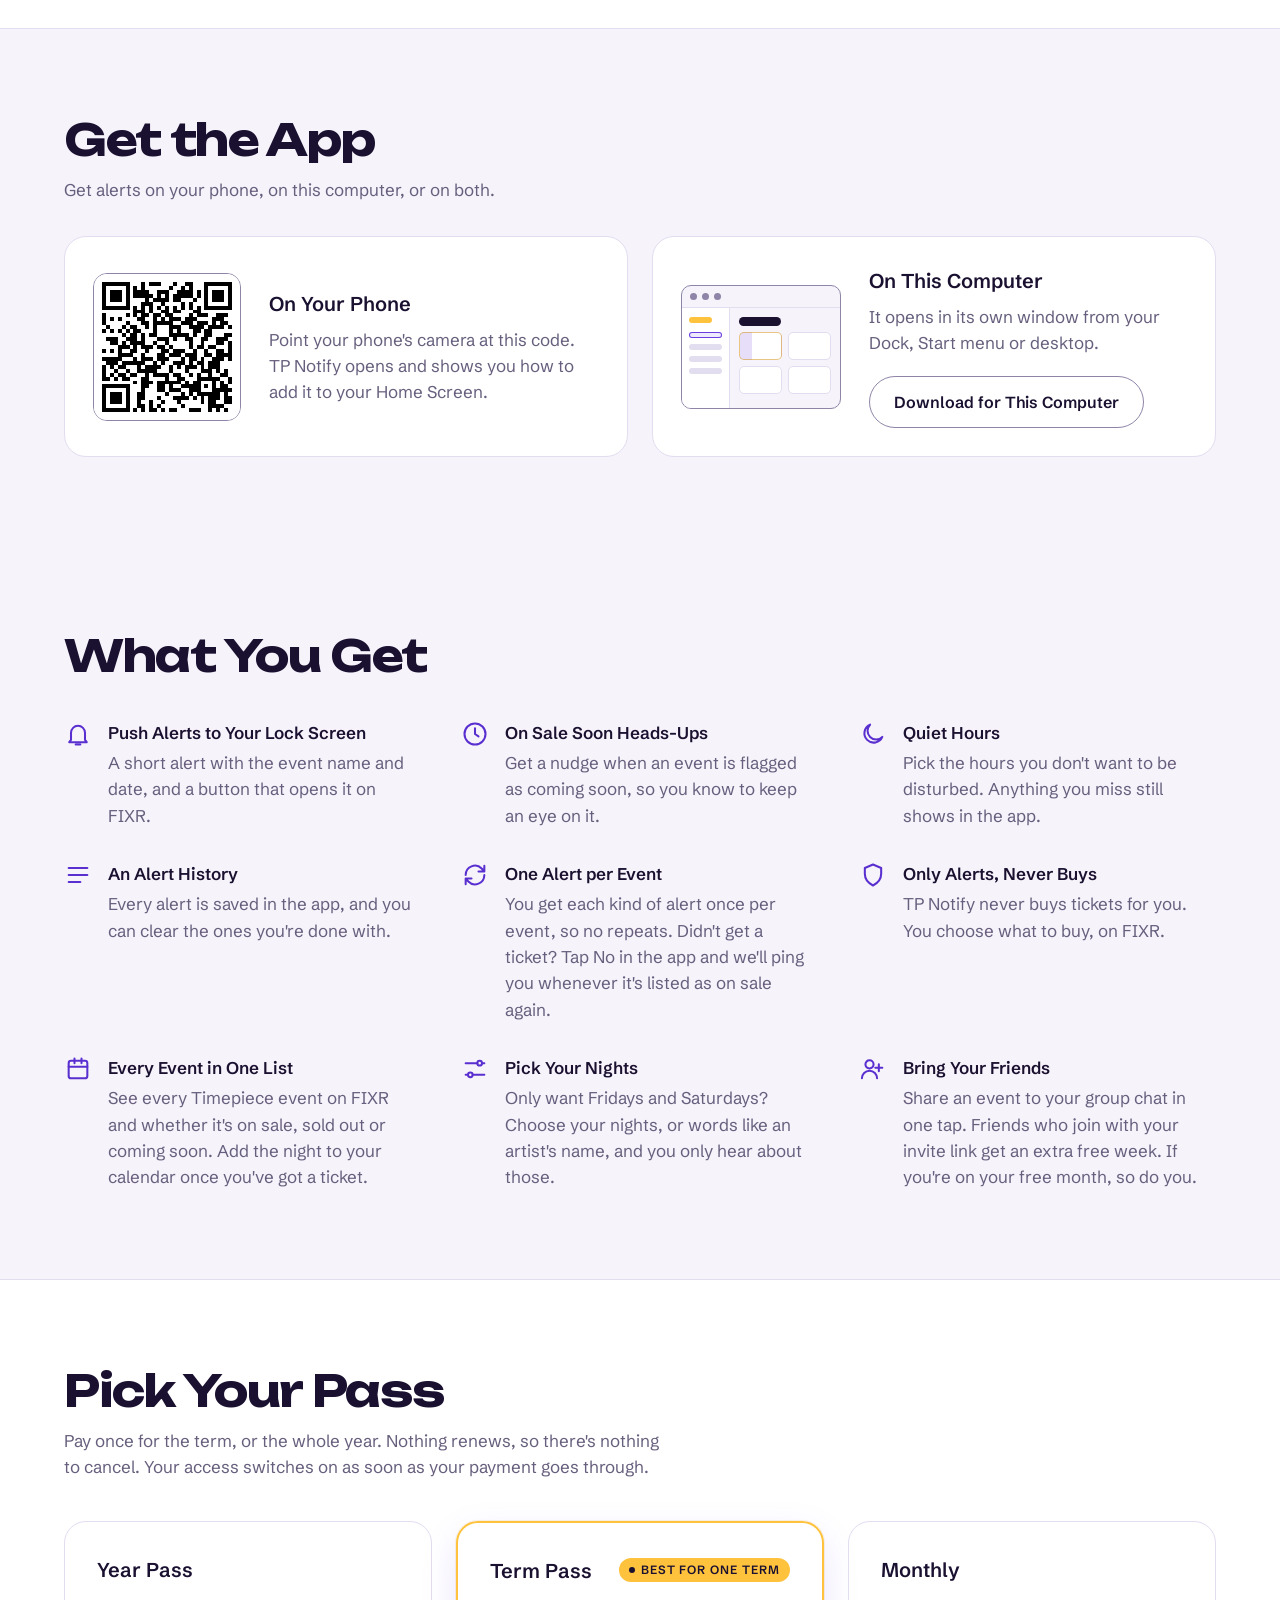
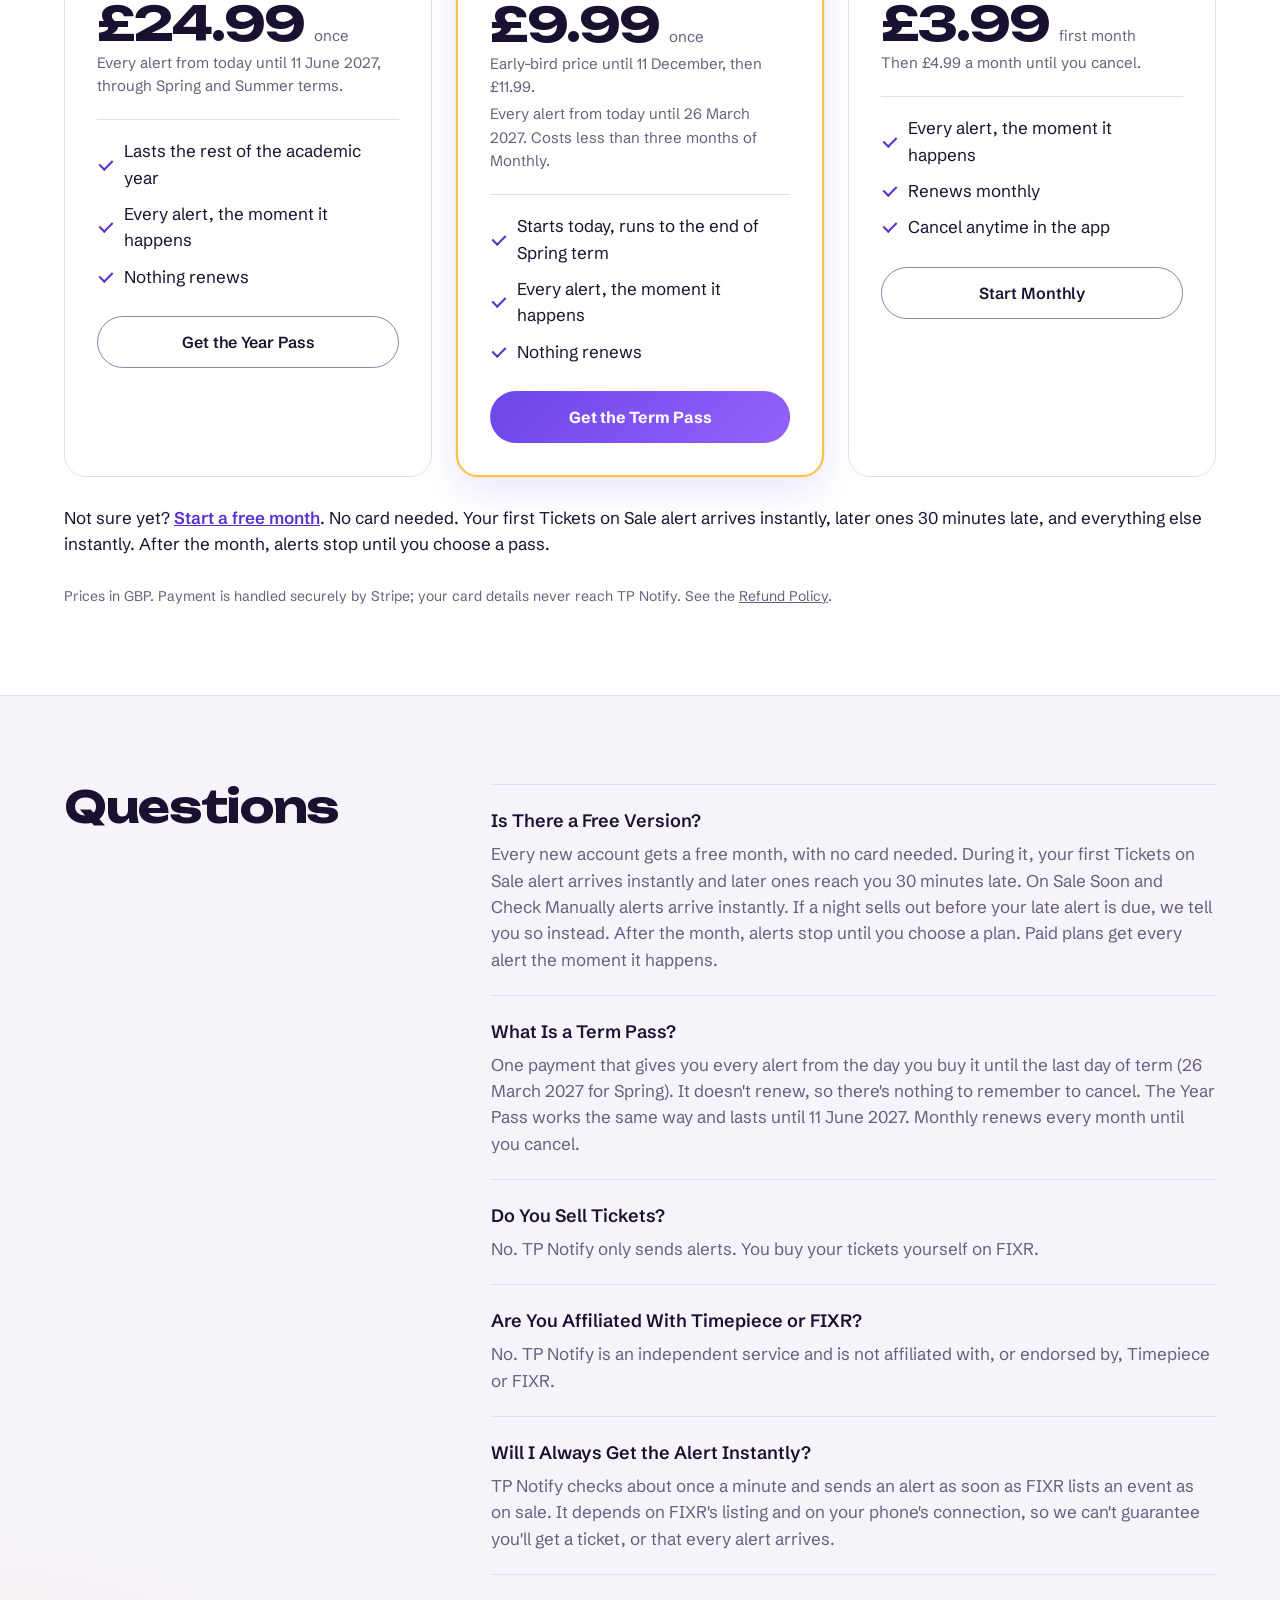
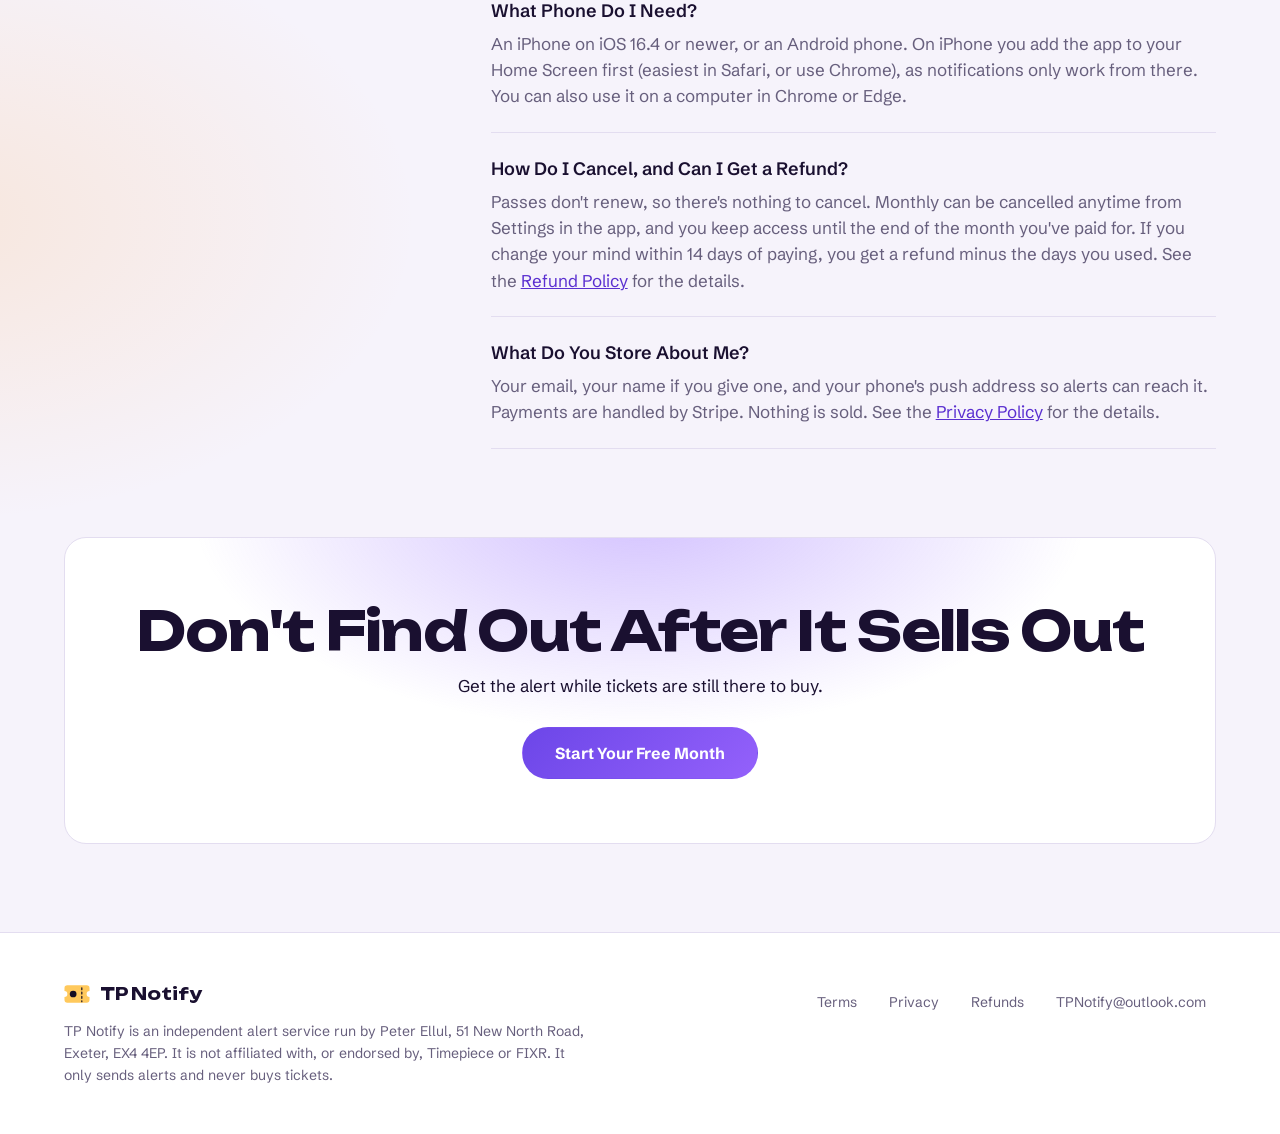
==== commit 53b4e3d9: "Home page motion: a phone story that follows the scroll, and a hero alert that drops in A new sectio" ====
--- a/index.html
+++ b/index.html
@@ -62,6 +62,7 @@
 
 <div class="demo" aria-hidden="true">
 <div class="phone"><div class="screen">
+<div class="drop"><b>TP Notify · now</b><span>On sale now: Sample event name</span></div>
 <div class="mini"><svg viewBox="5 5 54 54"><path d="M12 14H52A6 6 0 0 1 58 20V26A6 6 0 0 0 58 38V44A6 6 0 0 1 52 50H12A6 6 0 0 1 6 44V38A6 6 0 0 0 6 26V20A6 6 0 0 1 12 14Z" fill="#ffc95c"/><path d="M42 19V23M42 28V32M42 37V41M42 46V48" stroke="#140d22" stroke-width="2.5" stroke-linecap="round"/><circle cx="24" cy="32" r="7" fill="#140d22"/></svg><span>TP Notify</span></div>
 <div class="ttl">Alerts</div>
 <div class="day">Today</div>
@@ -79,6 +80,47 @@
 <div class="row"><div class="tile"><span>Fri</span><b>13</b><span>Nov</span></div><div><span class="pill soon">On Sale Soon</span><div class="rname">Another sample event</div></div></div>
 <div class="cap">Sample alerts, for illustration</div>
 </div></div>
+</div>
+</section>
+
+<section class="story" aria-label="What TP Notify does">
+<div class="wrap story-grid">
+<div class="story-phone" aria-hidden="true"><div class="phone"><div class="screen" id="story-screen" data-v="0">
+<div class="sv lock">
+<div class="clock">22:41</div><div class="date">Saturday 14 November</div>
+<div class="note-card"><div class="nhead"><svg viewBox="5 5 54 54"><path d="M12 14H52A6 6 0 0 1 58 20V26A6 6 0 0 0 58 38V44A6 6 0 0 1 52 50H12A6 6 0 0 1 6 44V38A6 6 0 0 0 6 26V20A6 6 0 0 1 12 14Z" fill="#ffc95c"/><path d="M42 19V23M42 28V32M42 37V41M42 46V48" stroke="#140d22" stroke-width="2.5" stroke-linecap="round"/><circle cx="24" cy="32" r="7" fill="#140d22"/></svg><span>TP Notify</span><i>now</i></div><b>On sale now</b><p>Sample event name is listed as on sale on FIXR. Tap to open it.</p></div>
+</div>
+<div class="sv">
+<div class="ttl">Events</div>
+<div class="row"><div class="tile"><span>Sat</span><b>14</b><span>Nov</span></div><div><span class="pill">On Sale Now</span><div class="rname">Sample event name</div></div></div>
+<div class="row"><div class="tile"><span>Fri</span><b>20</b><span>Nov</span></div><div><span class="pill soon">On Sale Soon</span><div class="rname">Another sample event</div></div></div>
+<div class="row"><div class="tile"><span>Sat</span><b>21</b><span>Nov</span></div><div><span class="pill soon">On Sale Soon</span><div class="rname">A third sample event</div></div></div>
+<div class="row dim"><div class="tile"><span>Fri</span><b>6</b><span>Nov</span></div><div><span class="pill ended">Sold Out</span><div class="rname">Last week's sample event</div></div></div>
+</div>
+<div class="sv">
+<div class="ttl">Settings</div>
+<div class="set"><b>Your nights</b><div class="days"><span>M</span><span>T</span><span>W</span><span class="on">T</span><span class="on">F</span><span class="on">S</span><span>S</span></div></div>
+<div class="set"><b>Words to watch for</b><div class="chips"><span>artist name</span><span>+ Add</span></div></div>
+<div class="set sw"><div><b>Quiet hours</b><p>00:00 to 08:00</p></div><span class="toggle"></span></div>
+<div class="set sw"><div><b>On Sale Soon heads-ups</b><p>A nudge before it goes on sale</p></div><span class="toggle"></span></div>
+</div>
+<div class="sv">
+<div class="ttl">Invite</div>
+<div class="ticket"><div class="stub"><span>Sat</span><b>14</b><span>Nov</span></div><div class="tbody"><div class="pills"><span class="pill">On Sale Now</span></div><div class="name">Sample event name</div><div class="when">Saturday 14 Nov</div></div></div>
+<div class="fixr">Share to Group Chat</div>
+<div class="set"><b>Your invite link</b><p>Friends who join with it get an extra free week.</p><div class="link">tp-notify / invite</div></div>
+</div>
+<div class="cap">Sample screens, for illustration</div>
+</div></div></div>
+
+<div class="ch"><div class="l"><span class="kicker">01 · Alerts</span><h2>Your phone buzzes the moment it's listed as on sale.</h2></div>
+<div class="r"><p>TP Notify checks FIXR about once a minute, day and night. When a Timepiece night is listed as on sale, the alert lands on your lock screen, with a button that opens it on FIXR.</p></div></div>
+<div class="ch"><div class="l"><span class="kicker">02 · Events</span><h2>Every Timepiece night, in one list.</h2></div>
+<div class="r"><p>See what's on sale, what's coming soon and what's sold out. Get a heads-up when a night is flagged as coming soon, so you know to keep an eye on it.</p></div></div>
+<div class="ch"><div class="l"><span class="kicker">03 · Settings</span><h2>Only the nights you care about.</h2></div>
+<div class="r"><p>Pick your nights, or words like an artist's name, and you only hear about those. Set quiet hours, and anything you miss still waits in the app.</p></div></div>
+<div class="ch"><div class="l"><span class="kicker">04 · Friends</span><h2>Bring the group.</h2></div>
+<div class="r"><p>Share a night to your group chat in one tap. Friends who join with your invite link get an extra free week.</p></div></div>
 </div>
 </section>
 
--- a/styles.css
+++ b/styles.css
@@ -239,3 +239,75 @@
 .hero .invited { margin: 0 0 16px; }
 .cta-band .recent { list-style: none; margin: 14px auto 0; padding: 0; max-width: 520px; font-size: .9375rem; opacity: .9; }
 .cta-band .recent li + li { margin-top: 4px; }
+
+/* Motion. site.js adds html.motion only when the visitor hasn't asked for reduced motion, so without it nothing moves. */
+.screen { position: relative; }
+.drop { position: absolute; z-index: 2; left: 10px; right: 10px; top: 10px; padding: 10px 14px; border-radius: 18px; background: var(--night); border: 1px solid var(--line);
+  backdrop-filter: blur(14px); -webkit-backdrop-filter: blur(14px); box-shadow: 0 10px 30px rgba(0, 0, 0, .35); font-size: 13px; line-height: 18px; display: none; }
+.drop b { display: block; font-size: 11px; color: var(--ink-muted); font-weight: 600; }
+.motion .drop { display: block; transform: translateY(-140%); animation: drop 4.2s 1s cubic-bezier(.2, .9, .3, 1.2) both; }
+@keyframes drop { 0% { transform: translateY(-140%); } 12%, 82% { transform: none; } 100% { transform: translateY(-140%); } }
+.motion .hero .phone { animation: rise .9s cubic-bezier(.2, .8, .2, 1) both; }
+.motion .hero .ticket { animation: glow 1.6s 5s ease-in-out 2; }
+@keyframes rise { from { opacity: 0; transform: translateY(40px) rotate(-2deg); } }
+@keyframes glow { 50% { box-shadow: 0 0 0 1px var(--edge), 0 0 42px rgba(255, 201, 92, .35); } }
+.motion .reveal { opacity: 0; transform: translateY(28px); transition: opacity .7s, transform .7s cubic-bezier(.2, .8, .2, 1); }
+.motion .reveal.in { opacity: 1; transform: none; }
+
+/* The phone story: the phone stays in the middle while each chapter scrolls past it, and its screen follows along. */
+.story { padding-block: 24px 40px; }
+.story-grid { display: grid; grid-template-columns: minmax(0, 1fr) 320px minmax(0, 1fr); column-gap: 56px; }
+.story-phone { grid-column: 2; grid-row: 1 / span 4; position: sticky; top: max(16px, calc(50vh - 294px)); align-self: start; z-index: 1; }
+.story .phone { box-shadow: 0 30px 90px rgba(118, 80, 238, .35); }
+.ch { grid-column: 1 / -1; display: grid; grid-template-columns: subgrid; min-height: 92vh; align-items: center; }
+.ch:nth-of-type(1) { grid-row: 1; } .ch:nth-of-type(2) { grid-row: 2; } .ch:nth-of-type(3) { grid-row: 3; } .ch:nth-of-type(4) { grid-row: 4; }
+.ch .l { grid-column: 1; text-align: right; } .ch .r { grid-column: 3; }
+.ch .r p { color: var(--ink-muted); font-size: 1.125rem; max-width: 380px; }
+.ch h2 { font-size: clamp(1.75rem, 3vw, 2.5rem); line-height: 1.08; }
+.kicker { display: block; margin-bottom: 14px; color: var(--uv-ink); font: 600 .75rem/1 var(--font-sans); letter-spacing: .1em; text-transform: uppercase; }
+.motion .ch .l, .motion .ch .r { opacity: .25; transform: translateY(24px); transition: opacity .5s, transform .6s cubic-bezier(.2, .8, .2, 1); }
+.motion .ch.on .l, .motion .ch.on .r { opacity: 1; transform: none; }
+
+.sv { position: absolute; inset: 0; padding: 22px 18px 44px; opacity: 0; transform: translateY(18px) scale(.98); transition: opacity .45s, transform .5s cubic-bezier(.2, .8, .2, 1); pointer-events: none; }
+#story-screen[data-v="0"] .sv:nth-child(1), #story-screen[data-v="1"] .sv:nth-child(2),
+#story-screen[data-v="2"] .sv:nth-child(3), #story-screen[data-v="3"] .sv:nth-child(4) { opacity: 1; transform: none; }
+#story-screen .cap { position: absolute; left: 0; right: 0; bottom: 16px; margin: 0; }
+.sv .ttl { margin-top: 26px; margin-bottom: 14px; }
+.lock { text-align: center; background: radial-gradient(260px 300px at 50% 0%, rgba(138, 92, 255, .45), transparent 70%); }
+.clock { margin-top: 44px; font: 600 64px/1 var(--font-display); letter-spacing: -.04em; }
+.date { margin-top: 8px; color: var(--ink-muted); font-size: 14px; }
+.note-card { margin-top: 64px; text-align: left; padding: 12px 14px; border-radius: 20px; background: var(--night-high); border: 1px solid var(--line); box-shadow: 0 14px 40px rgba(0, 0, 0, .35); }
+.note-card .nhead { display: flex; align-items: center; gap: 6px; font-size: 11px; font-weight: 600; color: var(--ink-muted); text-transform: uppercase; letter-spacing: .06em; }
+.note-card svg { width: 16px; height: 16px; }
+.note-card i { margin-left: auto; font-style: normal; text-transform: none; letter-spacing: 0; }
+.note-card b { display: block; margin-top: 8px; font-size: 15px; }
+.note-card p { font-size: 13px; line-height: 18px; color: var(--ink-muted); margin-top: 2px; }
+.motion .note-card { transform: translateY(-80px) scale(.9); opacity: 0; transition: transform .6s .35s cubic-bezier(.2, .9, .3, 1.25), opacity .3s .35s; }
+.motion #story-screen[data-v="0"] .note-card { transform: none; opacity: 1; }
+.pill.ended { background: var(--night-high); color: var(--ink-muted); }
+.row.dim { opacity: .55; }
+.set { margin-top: 10px; padding: 12px 14px; border-radius: var(--radius-lg); background: var(--night-raised); border: 1px solid var(--line); font-size: 14px; }
+.set b { display: block; font-size: 14px; }
+.set p { margin-top: 2px; font-size: 12px; line-height: 16px; color: var(--ink-muted); }
+.set.sw { display: flex; align-items: center; justify-content: space-between; gap: 10px; }
+.days, .chips { display: flex; gap: 6px; margin-top: 10px; }
+.days span { flex: 1; height: 30px; display: grid; place-items: center; border-radius: 50%; background: var(--night-high); color: var(--ink-muted); font-size: 12px; font-weight: 600; }
+.days .on { background: var(--uv); color: var(--on-uv); }
+.chips span { padding: 4px 10px; border-radius: var(--radius-pill); background: var(--uv-soft); color: var(--uv-ink); font-size: 12px; }
+.chips span + span { background: transparent; border: 1px dashed var(--line-strong); color: var(--ink-muted); }
+.toggle { flex: none; width: 40px; height: 24px; border-radius: 12px; background: var(--uv); position: relative; }
+.toggle::after { content: ""; position: absolute; top: 3px; right: 3px; width: 18px; height: 18px; border-radius: 50%; background: #fff; }
+.link { margin-top: 8px; padding: 8px 10px; border-radius: var(--radius-md); background: var(--night-high); color: var(--uv-ink); font-size: 12px; }
+
+/* Narrow screens: the phone shrinks and stays near the top; each chapter's words slide up in a card underneath it. */
+@media (max-width: 999px) {
+  .story-grid { grid-template-columns: minmax(0, 1fr); }
+  .story-phone { grid-column: 1; top: 76px; justify-self: center; transform: scale(.6); transform-origin: top center; }
+  .ch { grid-column: 1; display: flex; flex-direction: column; justify-content: flex-end; min-height: 88vh; padding-bottom: 6vh; position: relative; z-index: 2; }
+  .ch .l, .ch .r { align-self: stretch; text-align: left; background: var(--night); }
+  .ch .l { padding: 20px 20px 0; border: 1px solid var(--line); border-bottom: 0; border-radius: var(--radius-lg) var(--radius-lg) 0 0; }
+  .ch .r { padding: 10px 20px 20px; border: 1px solid var(--line); border-top: 0; border-radius: 0 0 var(--radius-lg) var(--radius-lg); }
+  .ch .r p { max-width: none; font-size: 1rem; }
+  .ch h2 { font-size: 1.5rem; }
+}
+@media (max-width: 999px) and (max-height: 700px) { .story-phone { transform: scale(.5); } }
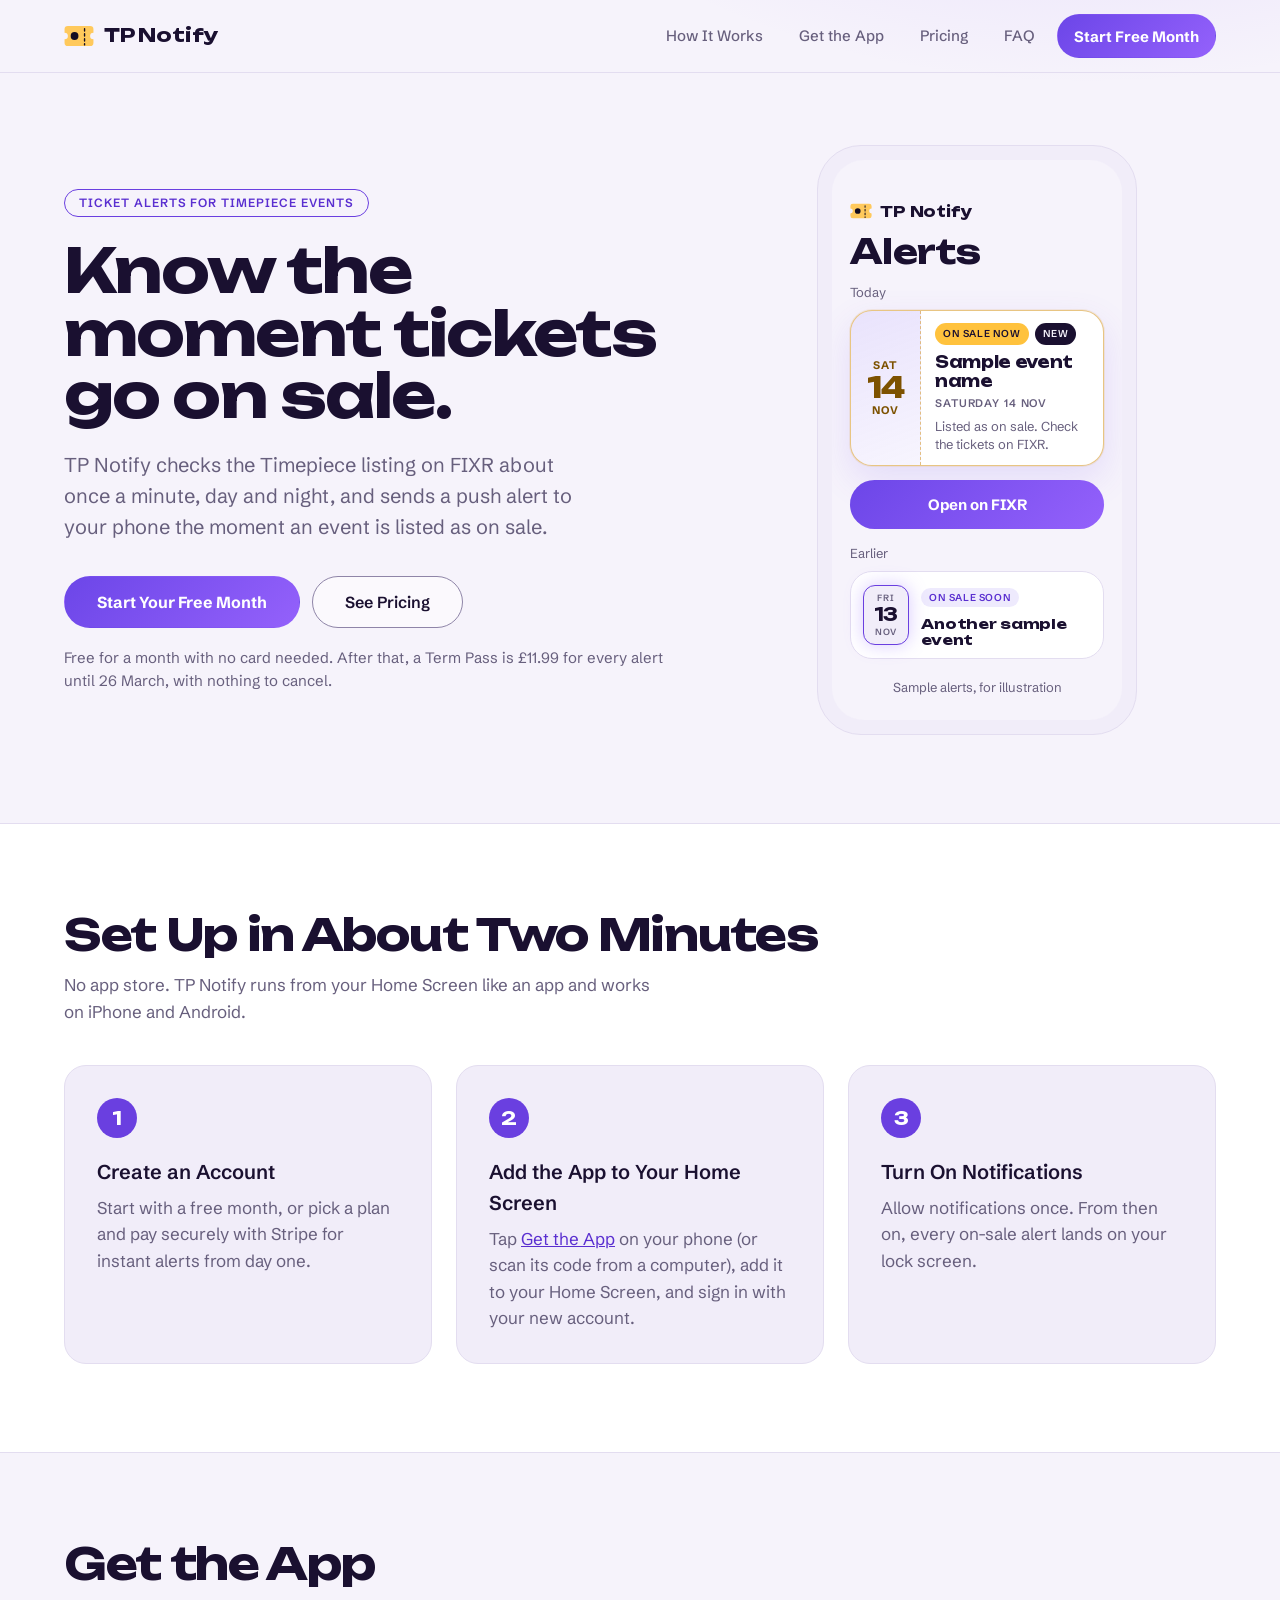
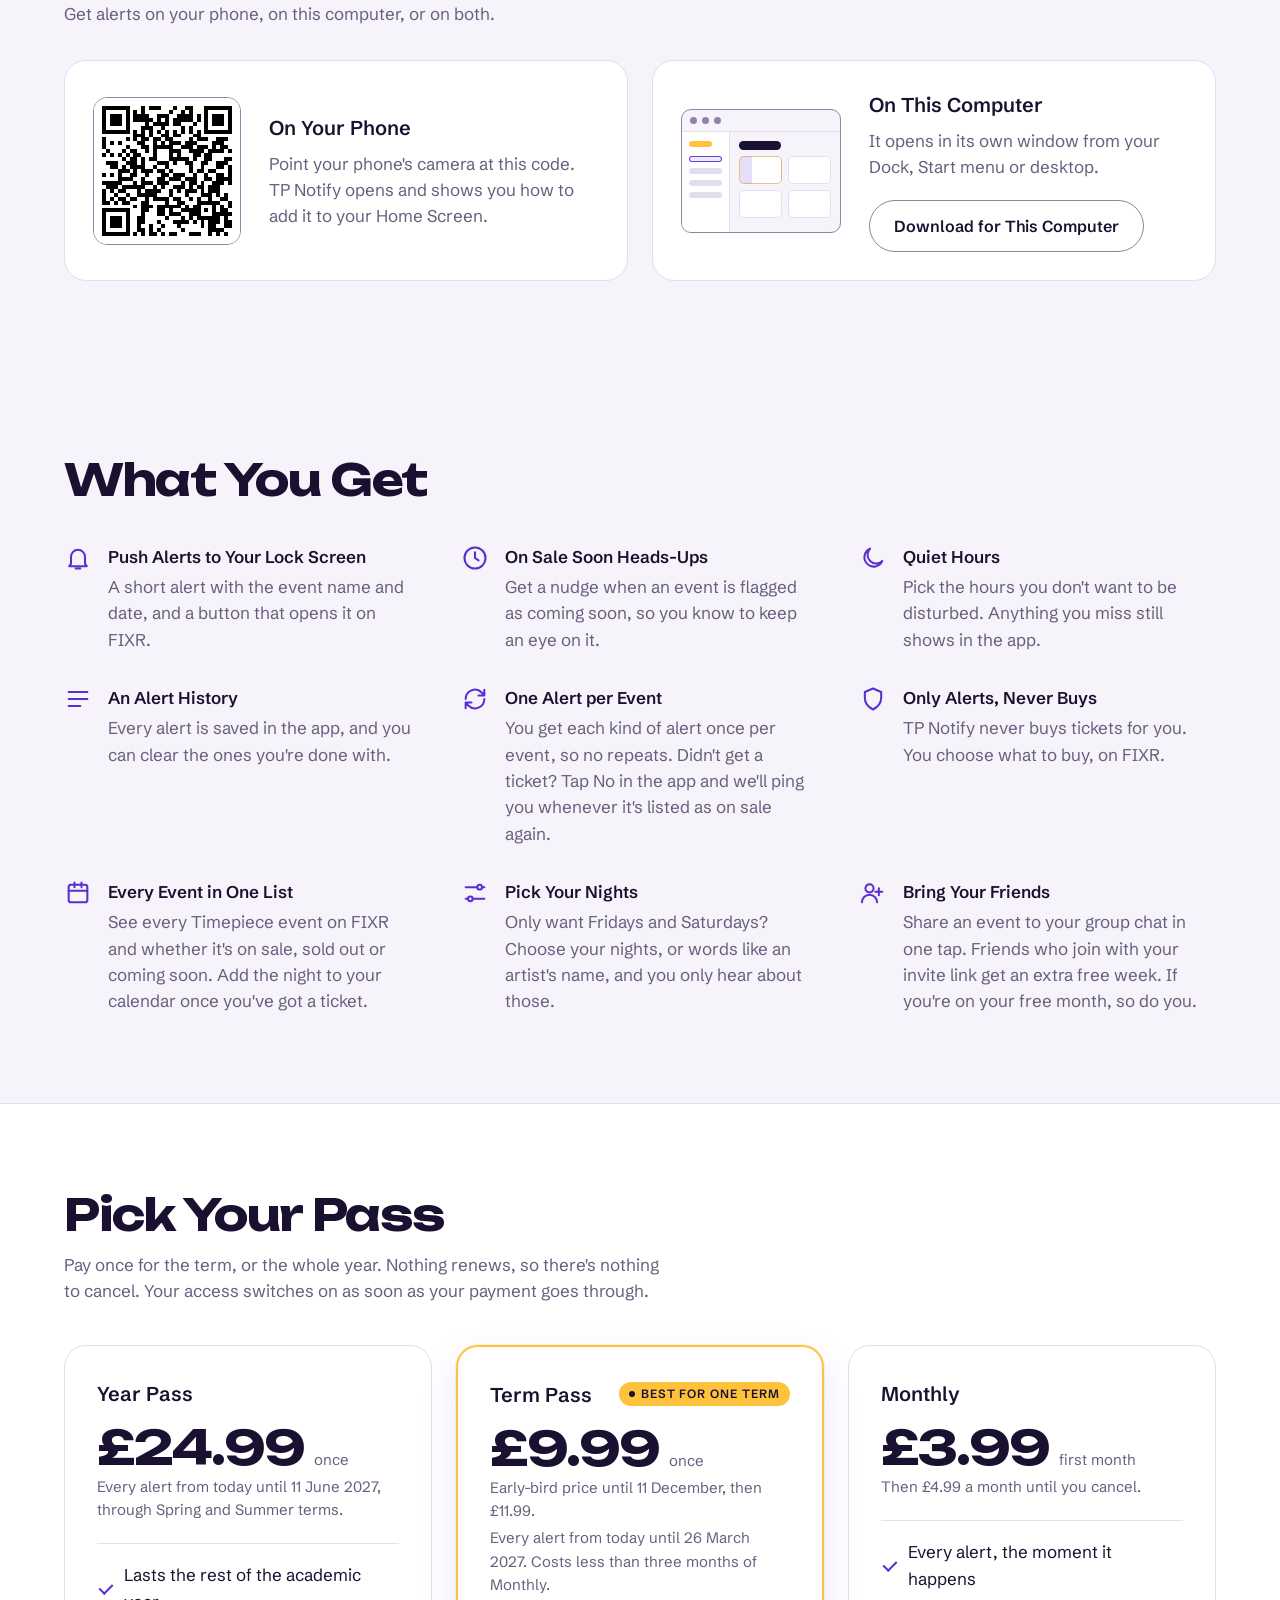
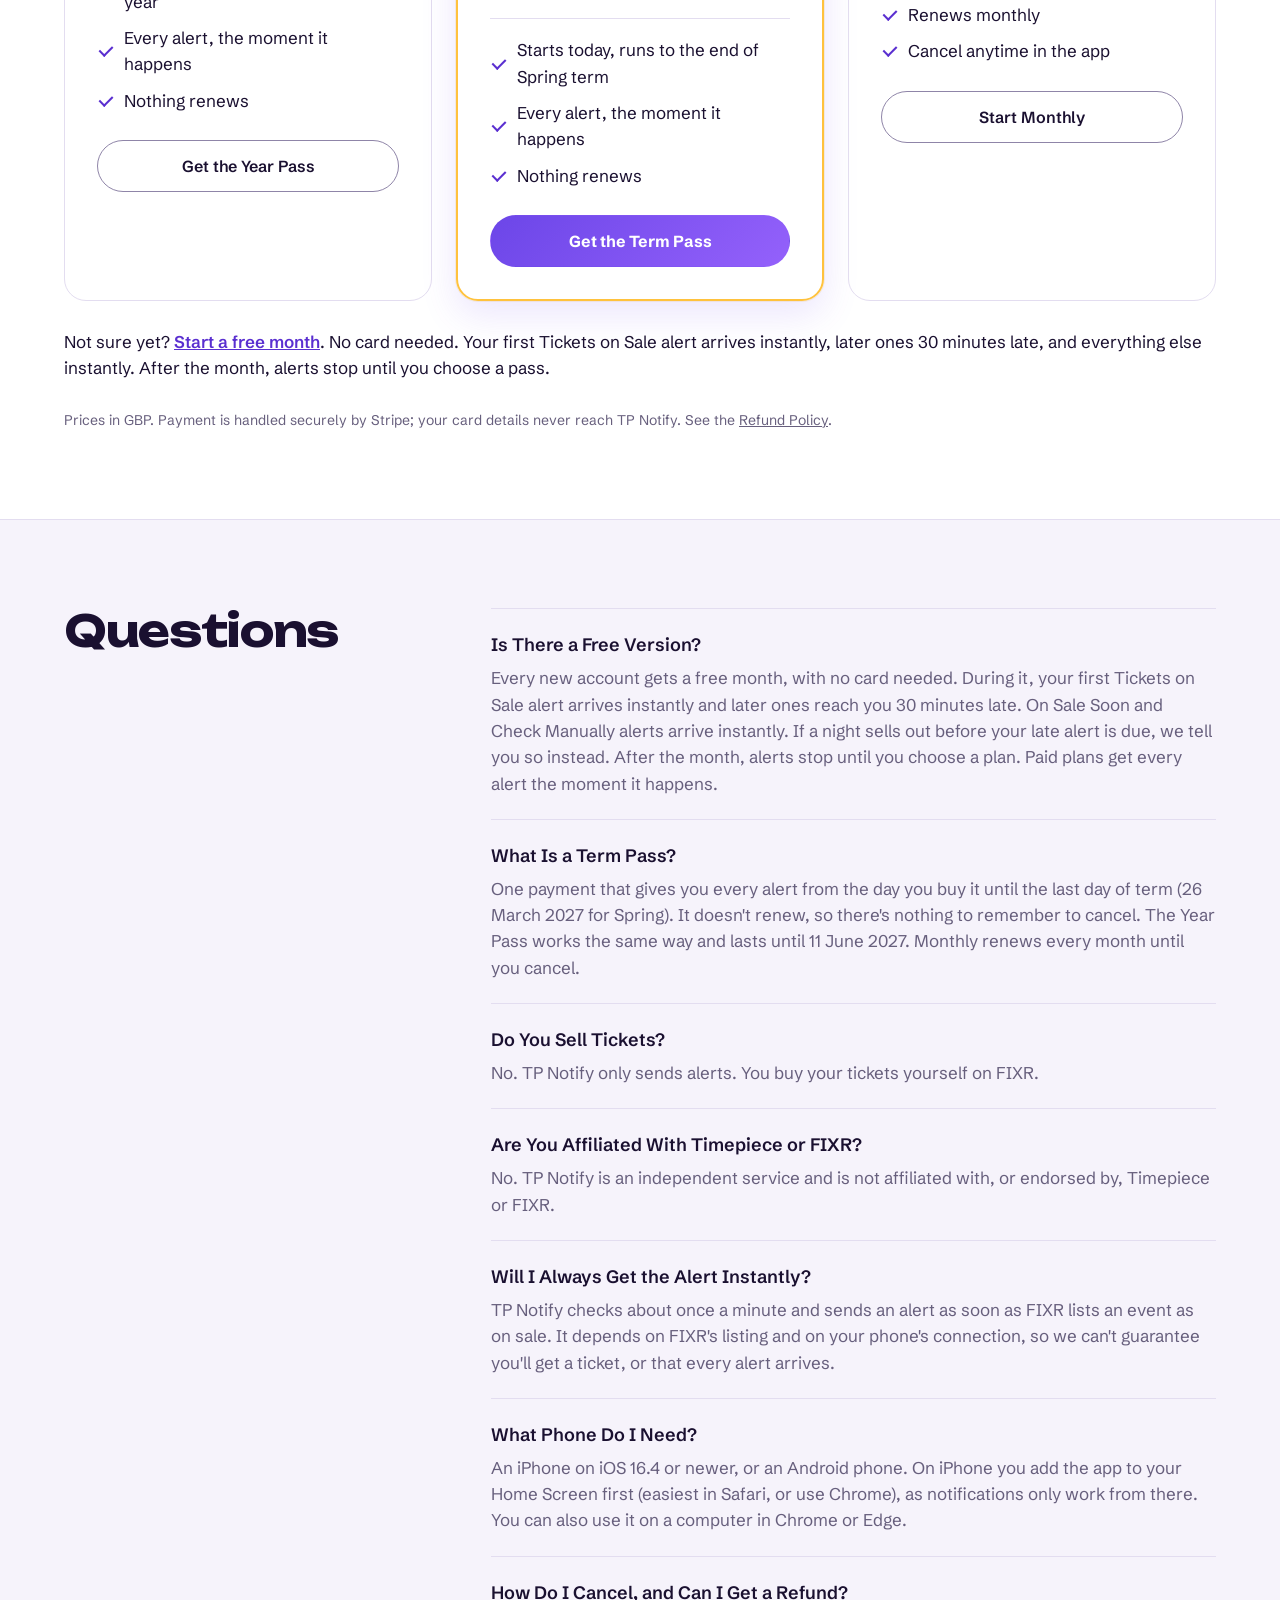
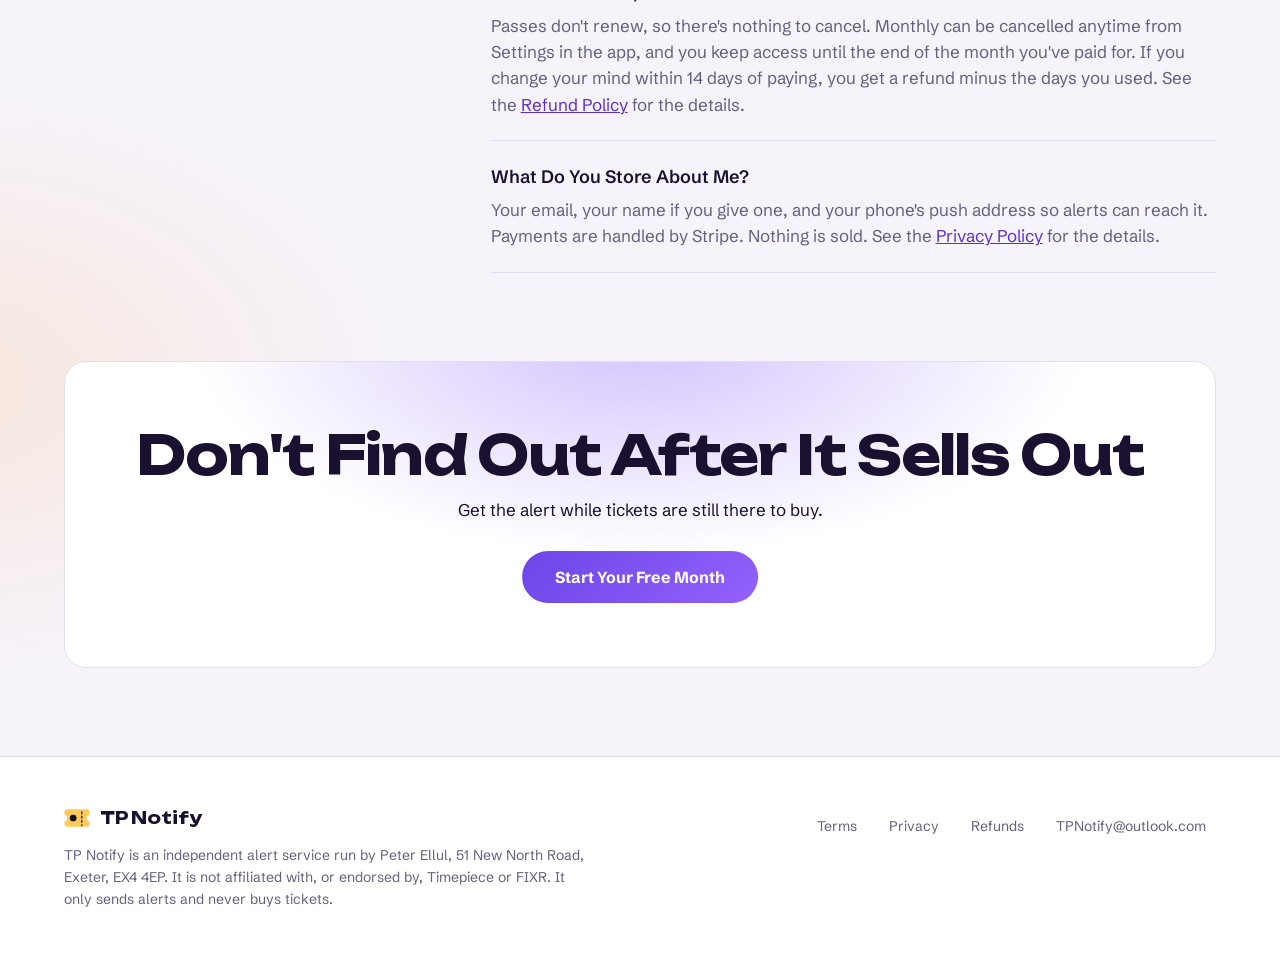
==== commit 377dc612: "Take the home page animation off the live site until Peter has reviewed it Reverts #18. The work is " ====
--- a/index.html
+++ b/index.html
@@ -62,7 +62,6 @@
 
 <div class="demo" aria-hidden="true">
 <div class="phone"><div class="screen">
-<div class="drop"><b>TP Notify · now</b><span>On sale now: Sample event name</span></div>
 <div class="mini"><svg viewBox="5 5 54 54"><path d="M12 14H52A6 6 0 0 1 58 20V26A6 6 0 0 0 58 38V44A6 6 0 0 1 52 50H12A6 6 0 0 1 6 44V38A6 6 0 0 0 6 26V20A6 6 0 0 1 12 14Z" fill="#ffc95c"/><path d="M42 19V23M42 28V32M42 37V41M42 46V48" stroke="#140d22" stroke-width="2.5" stroke-linecap="round"/><circle cx="24" cy="32" r="7" fill="#140d22"/></svg><span>TP Notify</span></div>
 <div class="ttl">Alerts</div>
 <div class="day">Today</div>
@@ -80,47 +79,6 @@
 <div class="row"><div class="tile"><span>Fri</span><b>13</b><span>Nov</span></div><div><span class="pill soon">On Sale Soon</span><div class="rname">Another sample event</div></div></div>
 <div class="cap">Sample alerts, for illustration</div>
 </div></div>
-</div>
-</section>
-
-<section class="story" aria-label="What TP Notify does">
-<div class="wrap story-grid">
-<div class="story-phone" aria-hidden="true"><div class="phone"><div class="screen" id="story-screen" data-v="0">
-<div class="sv lock">
-<div class="clock">22:41</div><div class="date">Saturday 14 November</div>
-<div class="note-card"><div class="nhead"><svg viewBox="5 5 54 54"><path d="M12 14H52A6 6 0 0 1 58 20V26A6 6 0 0 0 58 38V44A6 6 0 0 1 52 50H12A6 6 0 0 1 6 44V38A6 6 0 0 0 6 26V20A6 6 0 0 1 12 14Z" fill="#ffc95c"/><path d="M42 19V23M42 28V32M42 37V41M42 46V48" stroke="#140d22" stroke-width="2.5" stroke-linecap="round"/><circle cx="24" cy="32" r="7" fill="#140d22"/></svg><span>TP Notify</span><i>now</i></div><b>On sale now</b><p>Sample event name is listed as on sale on FIXR. Tap to open it.</p></div>
-</div>
-<div class="sv">
-<div class="ttl">Events</div>
-<div class="row"><div class="tile"><span>Sat</span><b>14</b><span>Nov</span></div><div><span class="pill">On Sale Now</span><div class="rname">Sample event name</div></div></div>
-<div class="row"><div class="tile"><span>Fri</span><b>20</b><span>Nov</span></div><div><span class="pill soon">On Sale Soon</span><div class="rname">Another sample event</div></div></div>
-<div class="row"><div class="tile"><span>Sat</span><b>21</b><span>Nov</span></div><div><span class="pill soon">On Sale Soon</span><div class="rname">A third sample event</div></div></div>
-<div class="row dim"><div class="tile"><span>Fri</span><b>6</b><span>Nov</span></div><div><span class="pill ended">Sold Out</span><div class="rname">Last week's sample event</div></div></div>
-</div>
-<div class="sv">
-<div class="ttl">Settings</div>
-<div class="set"><b>Your nights</b><div class="days"><span>M</span><span>T</span><span>W</span><span class="on">T</span><span class="on">F</span><span class="on">S</span><span>S</span></div></div>
-<div class="set"><b>Words to watch for</b><div class="chips"><span>artist name</span><span>+ Add</span></div></div>
-<div class="set sw"><div><b>Quiet hours</b><p>00:00 to 08:00</p></div><span class="toggle"></span></div>
-<div class="set sw"><div><b>On Sale Soon heads-ups</b><p>A nudge before it goes on sale</p></div><span class="toggle"></span></div>
-</div>
-<div class="sv">
-<div class="ttl">Invite</div>
-<div class="ticket"><div class="stub"><span>Sat</span><b>14</b><span>Nov</span></div><div class="tbody"><div class="pills"><span class="pill">On Sale Now</span></div><div class="name">Sample event name</div><div class="when">Saturday 14 Nov</div></div></div>
-<div class="fixr">Share to Group Chat</div>
-<div class="set"><b>Your invite link</b><p>Friends who join with it get an extra free week.</p><div class="link">tp-notify / invite</div></div>
-</div>
-<div class="cap">Sample screens, for illustration</div>
-</div></div></div>
-
-<div class="ch"><div class="l"><span class="kicker">01 · Alerts</span><h2>Your phone buzzes the moment it's listed as on sale.</h2></div>
-<div class="r"><p>TP Notify checks FIXR about once a minute, day and night. When a Timepiece night is listed as on sale, the alert lands on your lock screen, with a button that opens it on FIXR.</p></div></div>
-<div class="ch"><div class="l"><span class="kicker">02 · Events</span><h2>Every Timepiece night, in one list.</h2></div>
-<div class="r"><p>See what's on sale, what's coming soon and what's sold out. Get a heads-up when a night is flagged as coming soon, so you know to keep an eye on it.</p></div></div>
-<div class="ch"><div class="l"><span class="kicker">03 · Settings</span><h2>Only the nights you care about.</h2></div>
-<div class="r"><p>Pick your nights, or words like an artist's name, and you only hear about those. Set quiet hours, and anything you miss still waits in the app.</p></div></div>
-<div class="ch"><div class="l"><span class="kicker">04 · Friends</span><h2>Bring the group.</h2></div>
-<div class="r"><p>Share a night to your group chat in one tap. Friends who join with your invite link get an extra free week.</p></div></div>
 </div>
 </section>
 
--- a/styles.css
+++ b/styles.css
@@ -239,75 +239,3 @@
 .hero .invited { margin: 0 0 16px; }
 .cta-band .recent { list-style: none; margin: 14px auto 0; padding: 0; max-width: 520px; font-size: .9375rem; opacity: .9; }
 .cta-band .recent li + li { margin-top: 4px; }
-
-/* Motion. site.js adds html.motion only when the visitor hasn't asked for reduced motion, so without it nothing moves. */
-.screen { position: relative; }
-.drop { position: absolute; z-index: 2; left: 10px; right: 10px; top: 10px; padding: 10px 14px; border-radius: 18px; background: var(--night); border: 1px solid var(--line);
-  backdrop-filter: blur(14px); -webkit-backdrop-filter: blur(14px); box-shadow: 0 10px 30px rgba(0, 0, 0, .35); font-size: 13px; line-height: 18px; display: none; }
-.drop b { display: block; font-size: 11px; color: var(--ink-muted); font-weight: 600; }
-.motion .drop { display: block; transform: translateY(-140%); animation: drop 4.2s 1s cubic-bezier(.2, .9, .3, 1.2) both; }
-@keyframes drop { 0% { transform: translateY(-140%); } 12%, 82% { transform: none; } 100% { transform: translateY(-140%); } }
-.motion .hero .phone { animation: rise .9s cubic-bezier(.2, .8, .2, 1) both; }
-.motion .hero .ticket { animation: glow 1.6s 5s ease-in-out 2; }
-@keyframes rise { from { opacity: 0; transform: translateY(40px) rotate(-2deg); } }
-@keyframes glow { 50% { box-shadow: 0 0 0 1px var(--edge), 0 0 42px rgba(255, 201, 92, .35); } }
-.motion .reveal { opacity: 0; transform: translateY(28px); transition: opacity .7s, transform .7s cubic-bezier(.2, .8, .2, 1); }
-.motion .reveal.in { opacity: 1; transform: none; }
-
-/* The phone story: the phone stays in the middle while each chapter scrolls past it, and its screen follows along. */
-.story { padding-block: 24px 40px; }
-.story-grid { display: grid; grid-template-columns: minmax(0, 1fr) 320px minmax(0, 1fr); column-gap: 56px; }
-.story-phone { grid-column: 2; grid-row: 1 / span 4; position: sticky; top: max(16px, calc(50vh - 294px)); align-self: start; z-index: 1; }
-.story .phone { box-shadow: 0 30px 90px rgba(118, 80, 238, .35); }
-.ch { grid-column: 1 / -1; display: grid; grid-template-columns: subgrid; min-height: 92vh; align-items: center; }
-.ch:nth-of-type(1) { grid-row: 1; } .ch:nth-of-type(2) { grid-row: 2; } .ch:nth-of-type(3) { grid-row: 3; } .ch:nth-of-type(4) { grid-row: 4; }
-.ch .l { grid-column: 1; text-align: right; } .ch .r { grid-column: 3; }
-.ch .r p { color: var(--ink-muted); font-size: 1.125rem; max-width: 380px; }
-.ch h2 { font-size: clamp(1.75rem, 3vw, 2.5rem); line-height: 1.08; }
-.kicker { display: block; margin-bottom: 14px; color: var(--uv-ink); font: 600 .75rem/1 var(--font-sans); letter-spacing: .1em; text-transform: uppercase; }
-.motion .ch .l, .motion .ch .r { opacity: .25; transform: translateY(24px); transition: opacity .5s, transform .6s cubic-bezier(.2, .8, .2, 1); }
-.motion .ch.on .l, .motion .ch.on .r { opacity: 1; transform: none; }
-
-.sv { position: absolute; inset: 0; padding: 22px 18px 44px; opacity: 0; transform: translateY(18px) scale(.98); transition: opacity .45s, transform .5s cubic-bezier(.2, .8, .2, 1); pointer-events: none; }
-#story-screen[data-v="0"] .sv:nth-child(1), #story-screen[data-v="1"] .sv:nth-child(2),
-#story-screen[data-v="2"] .sv:nth-child(3), #story-screen[data-v="3"] .sv:nth-child(4) { opacity: 1; transform: none; }
-#story-screen .cap { position: absolute; left: 0; right: 0; bottom: 16px; margin: 0; }
-.sv .ttl { margin-top: 26px; margin-bottom: 14px; }
-.lock { text-align: center; background: radial-gradient(260px 300px at 50% 0%, rgba(138, 92, 255, .45), transparent 70%); }
-.clock { margin-top: 44px; font: 600 64px/1 var(--font-display); letter-spacing: -.04em; }
-.date { margin-top: 8px; color: var(--ink-muted); font-size: 14px; }
-.note-card { margin-top: 64px; text-align: left; padding: 12px 14px; border-radius: 20px; background: var(--night-high); border: 1px solid var(--line); box-shadow: 0 14px 40px rgba(0, 0, 0, .35); }
-.note-card .nhead { display: flex; align-items: center; gap: 6px; font-size: 11px; font-weight: 600; color: var(--ink-muted); text-transform: uppercase; letter-spacing: .06em; }
-.note-card svg { width: 16px; height: 16px; }
-.note-card i { margin-left: auto; font-style: normal; text-transform: none; letter-spacing: 0; }
-.note-card b { display: block; margin-top: 8px; font-size: 15px; }
-.note-card p { font-size: 13px; line-height: 18px; color: var(--ink-muted); margin-top: 2px; }
-.motion .note-card { transform: translateY(-80px) scale(.9); opacity: 0; transition: transform .6s .35s cubic-bezier(.2, .9, .3, 1.25), opacity .3s .35s; }
-.motion #story-screen[data-v="0"] .note-card { transform: none; opacity: 1; }
-.pill.ended { background: var(--night-high); color: var(--ink-muted); }
-.row.dim { opacity: .55; }
-.set { margin-top: 10px; padding: 12px 14px; border-radius: var(--radius-lg); background: var(--night-raised); border: 1px solid var(--line); font-size: 14px; }
-.set b { display: block; font-size: 14px; }
-.set p { margin-top: 2px; font-size: 12px; line-height: 16px; color: var(--ink-muted); }
-.set.sw { display: flex; align-items: center; justify-content: space-between; gap: 10px; }
-.days, .chips { display: flex; gap: 6px; margin-top: 10px; }
-.days span { flex: 1; height: 30px; display: grid; place-items: center; border-radius: 50%; background: var(--night-high); color: var(--ink-muted); font-size: 12px; font-weight: 600; }
-.days .on { background: var(--uv); color: var(--on-uv); }
-.chips span { padding: 4px 10px; border-radius: var(--radius-pill); background: var(--uv-soft); color: var(--uv-ink); font-size: 12px; }
-.chips span + span { background: transparent; border: 1px dashed var(--line-strong); color: var(--ink-muted); }
-.toggle { flex: none; width: 40px; height: 24px; border-radius: 12px; background: var(--uv); position: relative; }
-.toggle::after { content: ""; position: absolute; top: 3px; right: 3px; width: 18px; height: 18px; border-radius: 50%; background: #fff; }
-.link { margin-top: 8px; padding: 8px 10px; border-radius: var(--radius-md); background: var(--night-high); color: var(--uv-ink); font-size: 12px; }
-
-/* Narrow screens: the phone shrinks and stays near the top; each chapter's words slide up in a card underneath it. */
-@media (max-width: 999px) {
-  .story-grid { grid-template-columns: minmax(0, 1fr); }
-  .story-phone { grid-column: 1; top: 76px; justify-self: center; transform: scale(.6); transform-origin: top center; }
-  .ch { grid-column: 1; display: flex; flex-direction: column; justify-content: flex-end; min-height: 88vh; padding-bottom: 6vh; position: relative; z-index: 2; }
-  .ch .l, .ch .r { align-self: stretch; text-align: left; background: var(--night); }
-  .ch .l { padding: 20px 20px 0; border: 1px solid var(--line); border-bottom: 0; border-radius: var(--radius-lg) var(--radius-lg) 0 0; }
-  .ch .r { padding: 10px 20px 20px; border: 1px solid var(--line); border-top: 0; border-radius: 0 0 var(--radius-lg) var(--radius-lg); }
-  .ch .r p { max-width: none; font-size: 1rem; }
-  .ch h2 { font-size: 1.5rem; }
-}
-@media (max-width: 999px) and (max-height: 700px) { .story-phone { transform: scale(.5); } }
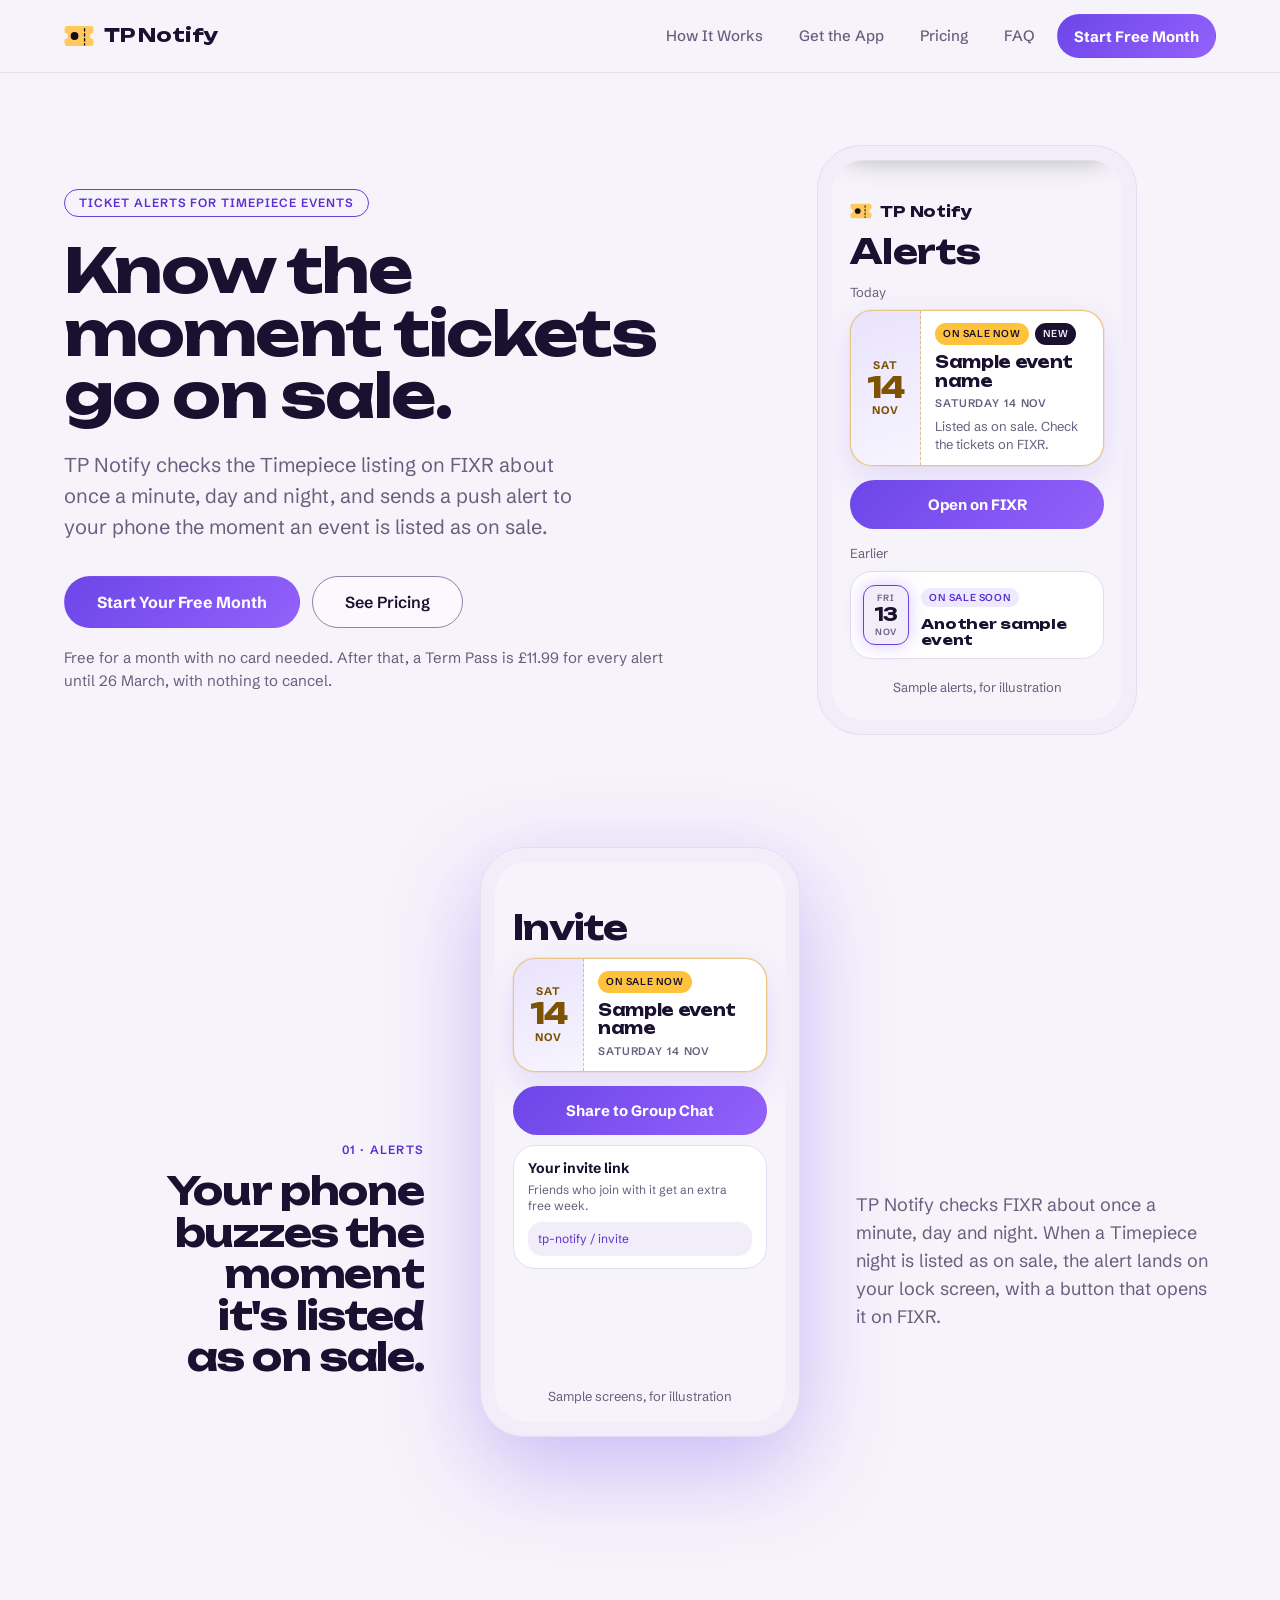
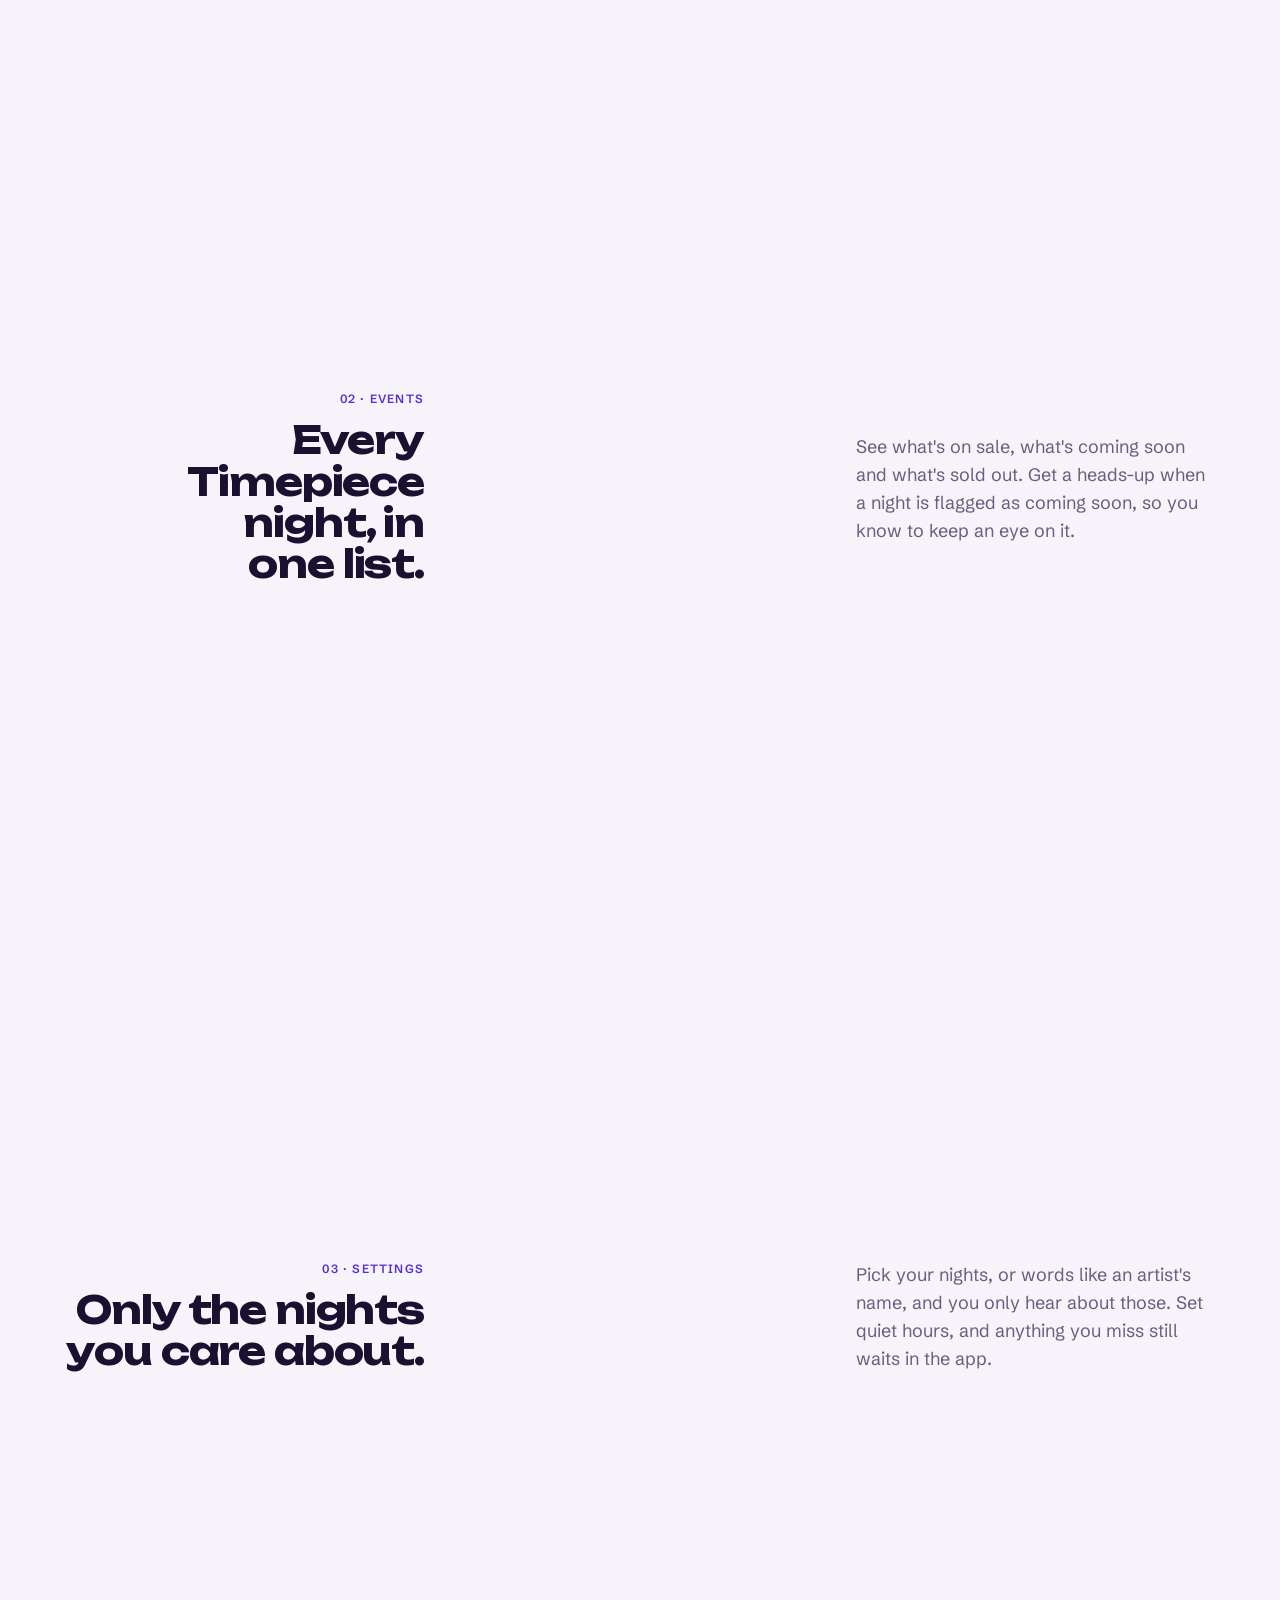
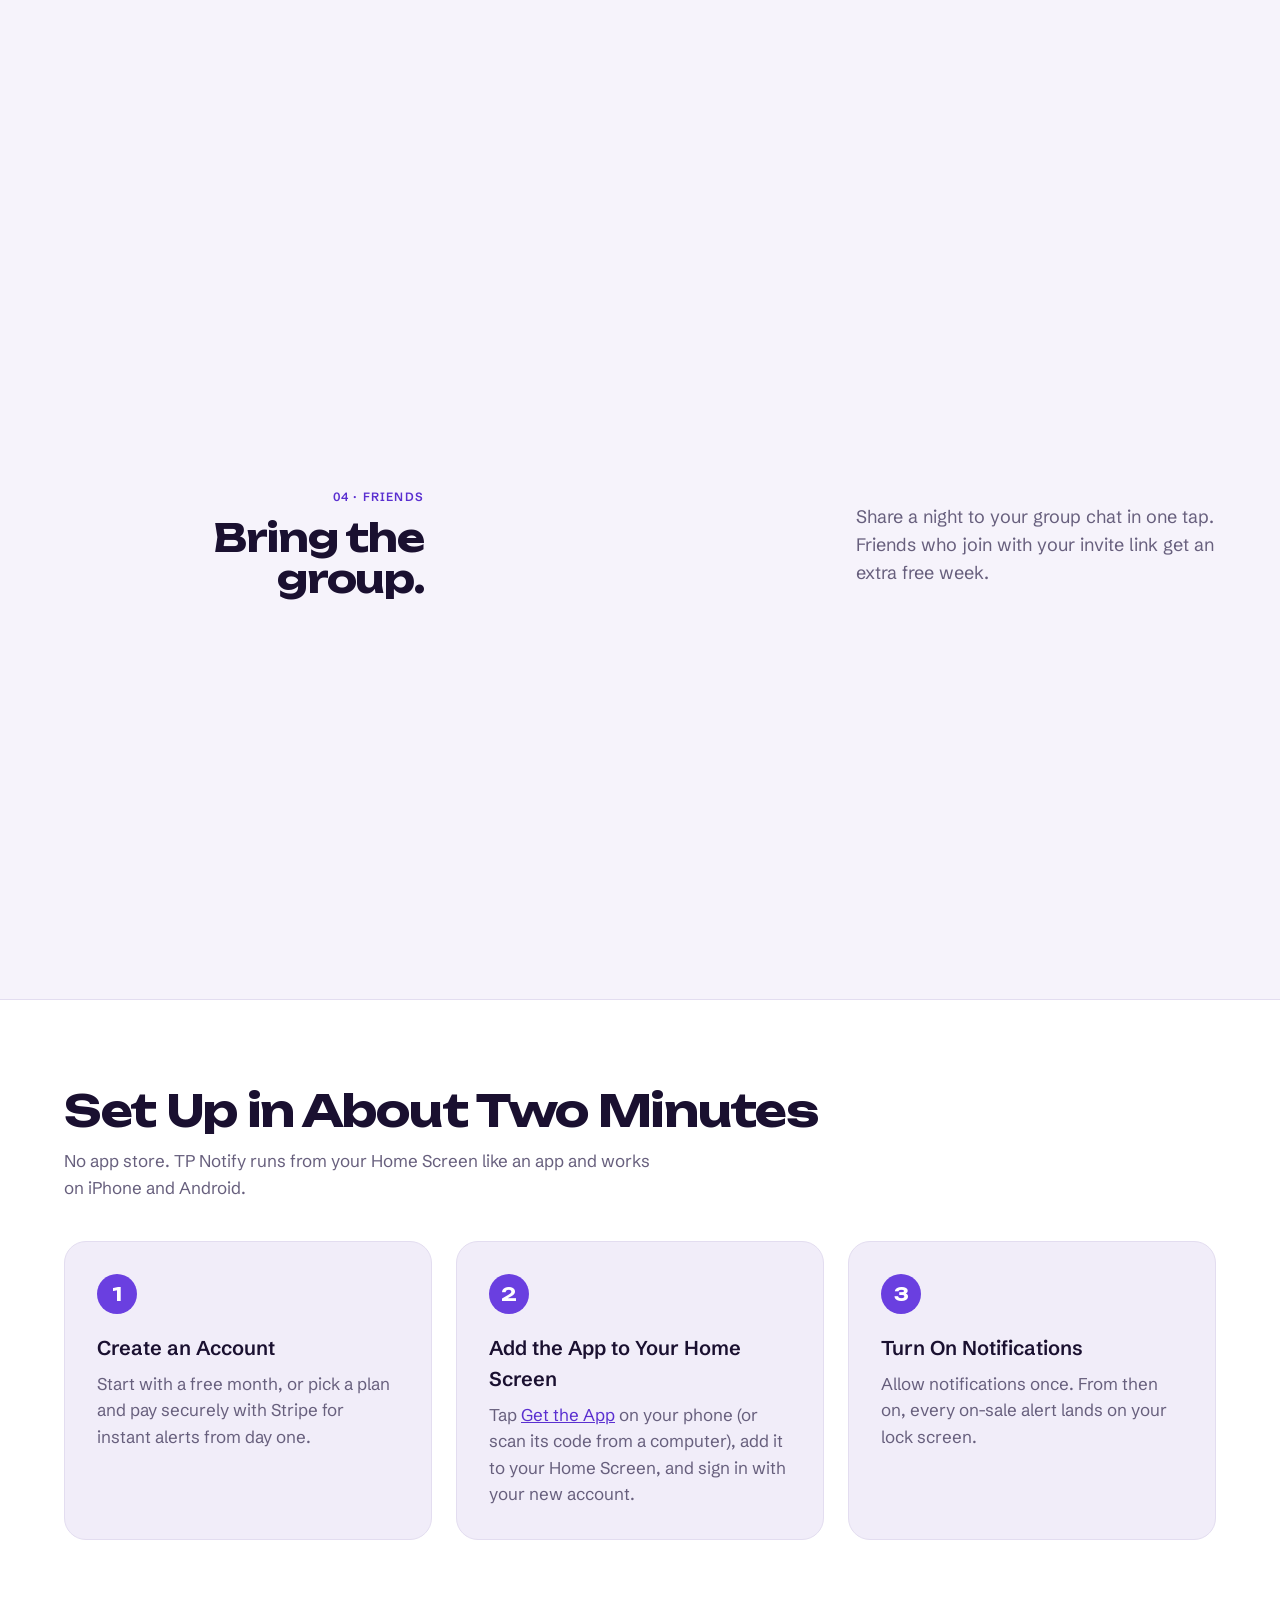
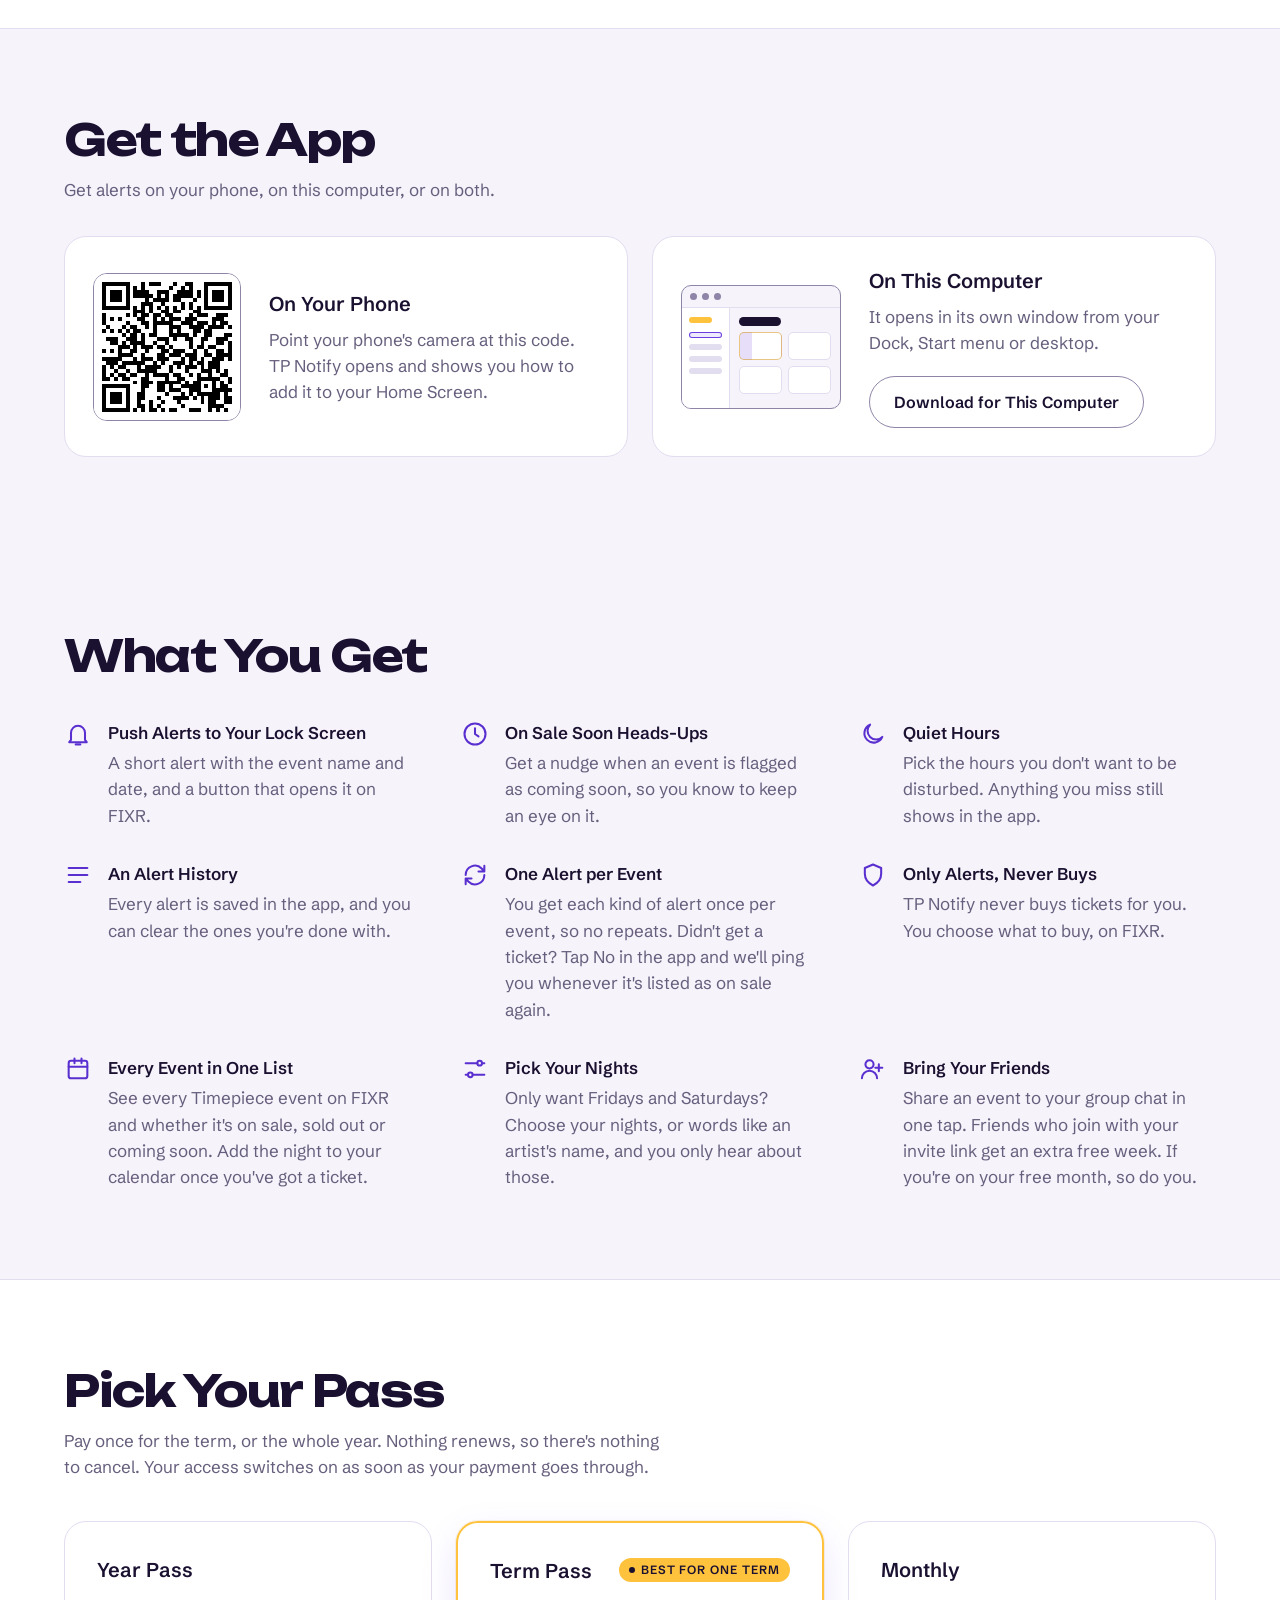
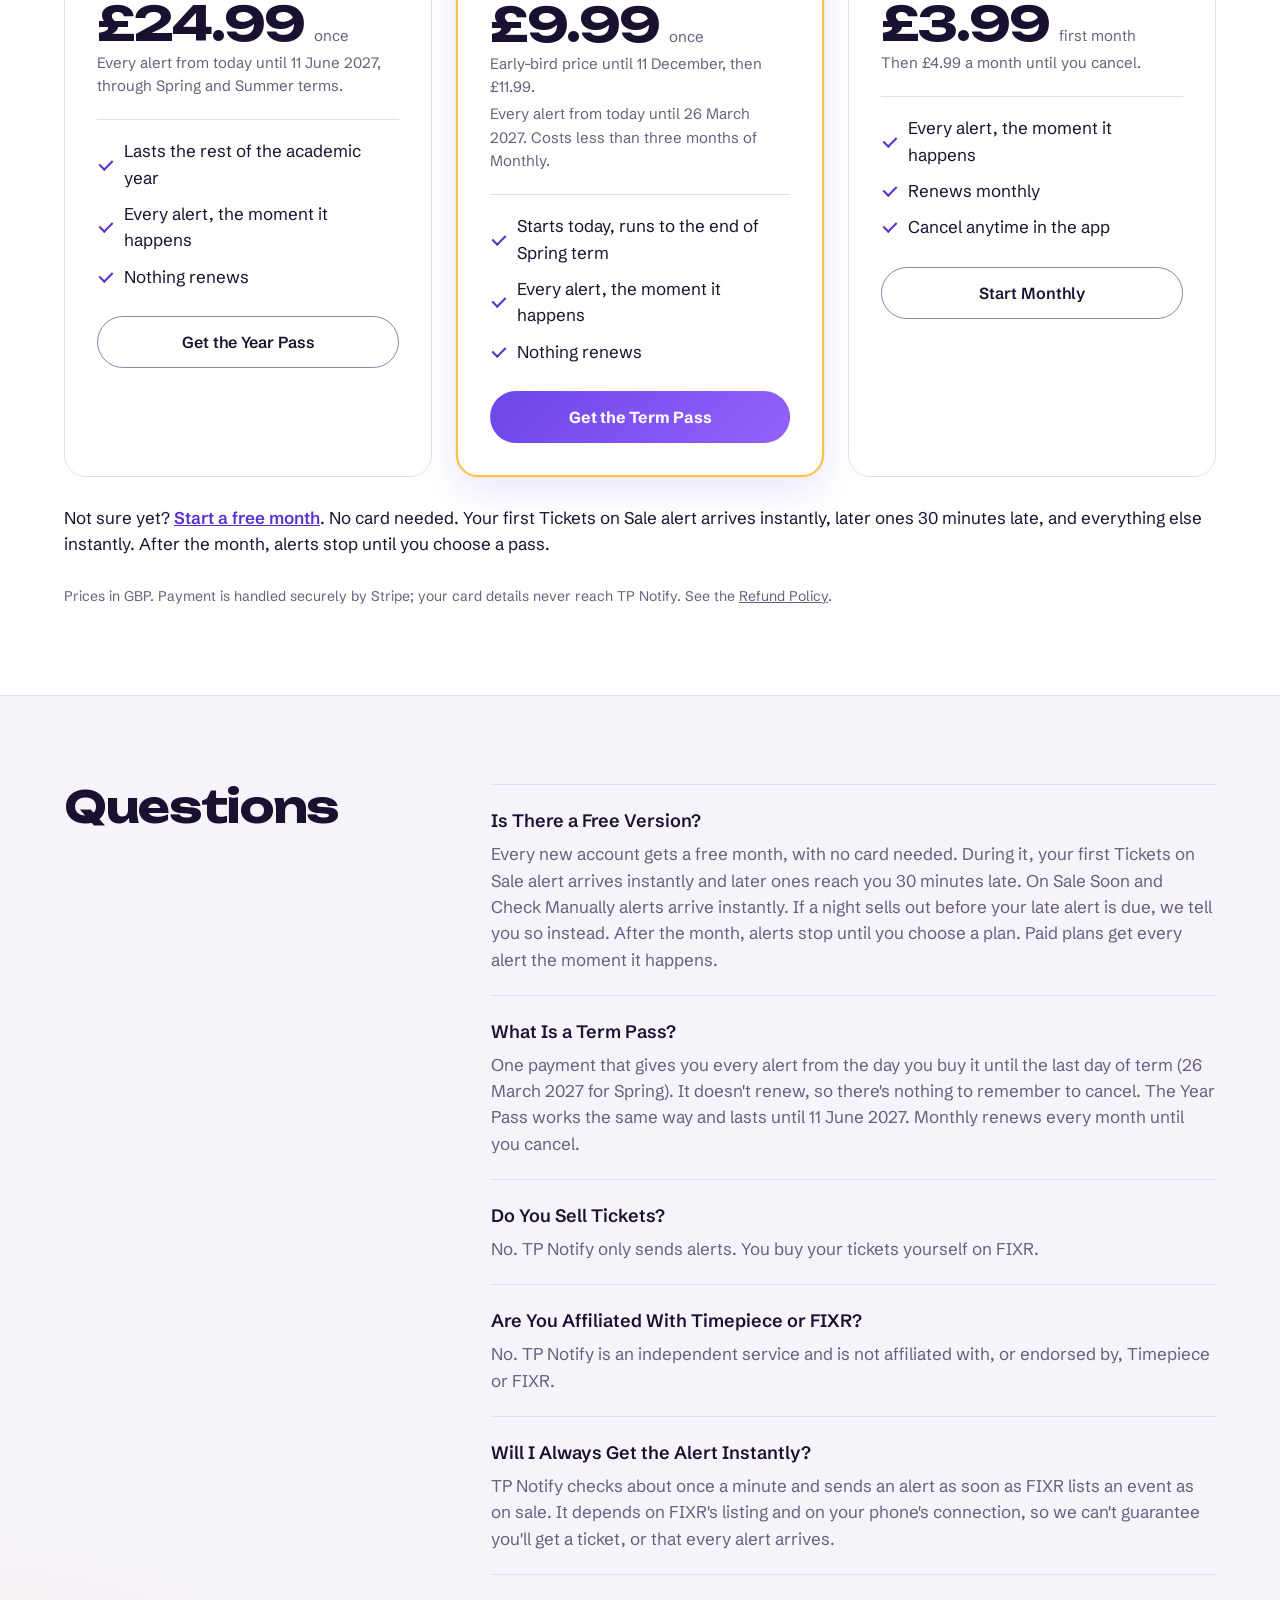
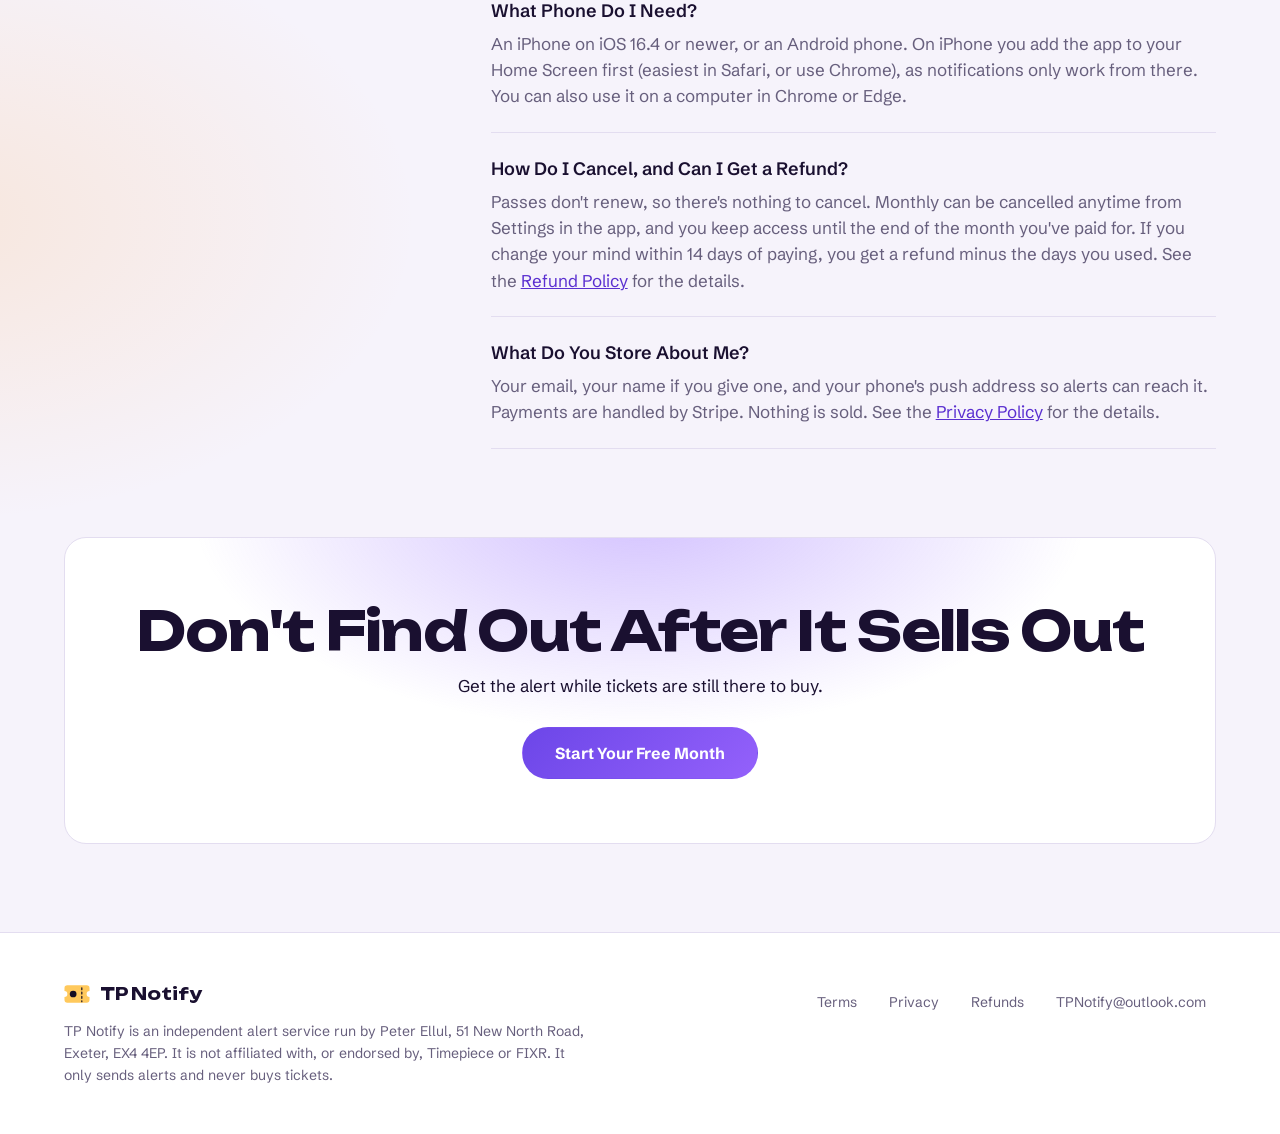
==== commit 6d435e82: "Launch the home page animation (Peter approved the preview) Re-applies #18, which #19 took off pendi" ====
--- a/index.html
+++ b/index.html
@@ -62,6 +62,7 @@
 
 <div class="demo" aria-hidden="true">
 <div class="phone"><div class="screen">
+<div class="drop"><b>TP Notify · now</b><span>On sale now: Sample event name</span></div>
 <div class="mini"><svg viewBox="5 5 54 54"><path d="M12 14H52A6 6 0 0 1 58 20V26A6 6 0 0 0 58 38V44A6 6 0 0 1 52 50H12A6 6 0 0 1 6 44V38A6 6 0 0 0 6 26V20A6 6 0 0 1 12 14Z" fill="#ffc95c"/><path d="M42 19V23M42 28V32M42 37V41M42 46V48" stroke="#140d22" stroke-width="2.5" stroke-linecap="round"/><circle cx="24" cy="32" r="7" fill="#140d22"/></svg><span>TP Notify</span></div>
 <div class="ttl">Alerts</div>
 <div class="day">Today</div>
@@ -79,6 +80,47 @@
 <div class="row"><div class="tile"><span>Fri</span><b>13</b><span>Nov</span></div><div><span class="pill soon">On Sale Soon</span><div class="rname">Another sample event</div></div></div>
 <div class="cap">Sample alerts, for illustration</div>
 </div></div>
+</div>
+</section>
+
+<section class="story" aria-label="What TP Notify does">
+<div class="wrap story-grid">
+<div class="story-phone" aria-hidden="true"><div class="phone"><div class="screen" id="story-screen" data-v="0">
+<div class="sv lock">
+<div class="clock">22:41</div><div class="date">Saturday 14 November</div>
+<div class="note-card"><div class="nhead"><svg viewBox="5 5 54 54"><path d="M12 14H52A6 6 0 0 1 58 20V26A6 6 0 0 0 58 38V44A6 6 0 0 1 52 50H12A6 6 0 0 1 6 44V38A6 6 0 0 0 6 26V20A6 6 0 0 1 12 14Z" fill="#ffc95c"/><path d="M42 19V23M42 28V32M42 37V41M42 46V48" stroke="#140d22" stroke-width="2.5" stroke-linecap="round"/><circle cx="24" cy="32" r="7" fill="#140d22"/></svg><span>TP Notify</span><i>now</i></div><b>On sale now</b><p>Sample event name is listed as on sale on FIXR. Tap to open it.</p></div>
+</div>
+<div class="sv">
+<div class="ttl">Events</div>
+<div class="row"><div class="tile"><span>Sat</span><b>14</b><span>Nov</span></div><div><span class="pill">On Sale Now</span><div class="rname">Sample event name</div></div></div>
+<div class="row"><div class="tile"><span>Fri</span><b>20</b><span>Nov</span></div><div><span class="pill soon">On Sale Soon</span><div class="rname">Another sample event</div></div></div>
+<div class="row"><div class="tile"><span>Sat</span><b>21</b><span>Nov</span></div><div><span class="pill soon">On Sale Soon</span><div class="rname">A third sample event</div></div></div>
+<div class="row dim"><div class="tile"><span>Fri</span><b>6</b><span>Nov</span></div><div><span class="pill ended">Sold Out</span><div class="rname">Last week's sample event</div></div></div>
+</div>
+<div class="sv">
+<div class="ttl">Settings</div>
+<div class="set"><b>Your nights</b><div class="days"><span>M</span><span>T</span><span>W</span><span class="on">T</span><span class="on">F</span><span class="on">S</span><span>S</span></div></div>
+<div class="set"><b>Words to watch for</b><div class="chips"><span>artist name</span><span>+ Add</span></div></div>
+<div class="set sw"><div><b>Quiet hours</b><p>00:00 to 08:00</p></div><span class="toggle"></span></div>
+<div class="set sw"><div><b>On Sale Soon heads-ups</b><p>A nudge before it goes on sale</p></div><span class="toggle"></span></div>
+</div>
+<div class="sv">
+<div class="ttl">Invite</div>
+<div class="ticket"><div class="stub"><span>Sat</span><b>14</b><span>Nov</span></div><div class="tbody"><div class="pills"><span class="pill">On Sale Now</span></div><div class="name">Sample event name</div><div class="when">Saturday 14 Nov</div></div></div>
+<div class="fixr">Share to Group Chat</div>
+<div class="set"><b>Your invite link</b><p>Friends who join with it get an extra free week.</p><div class="link">tp-notify / invite</div></div>
+</div>
+<div class="cap">Sample screens, for illustration</div>
+</div></div></div>
+
+<div class="ch"><div class="l"><span class="kicker">01 · Alerts</span><h2>Your phone buzzes the moment it's listed as on sale.</h2></div>
+<div class="r"><p>TP Notify checks FIXR about once a minute, day and night. When a Timepiece night is listed as on sale, the alert lands on your lock screen, with a button that opens it on FIXR.</p></div></div>
+<div class="ch"><div class="l"><span class="kicker">02 · Events</span><h2>Every Timepiece night, in one list.</h2></div>
+<div class="r"><p>See what's on sale, what's coming soon and what's sold out. Get a heads-up when a night is flagged as coming soon, so you know to keep an eye on it.</p></div></div>
+<div class="ch"><div class="l"><span class="kicker">03 · Settings</span><h2>Only the nights you care about.</h2></div>
+<div class="r"><p>Pick your nights, or words like an artist's name, and you only hear about those. Set quiet hours, and anything you miss still waits in the app.</p></div></div>
+<div class="ch"><div class="l"><span class="kicker">04 · Friends</span><h2>Bring the group.</h2></div>
+<div class="r"><p>Share a night to your group chat in one tap. Friends who join with your invite link get an extra free week.</p></div></div>
 </div>
 </section>
 
--- a/styles.css
+++ b/styles.css
@@ -239,3 +239,75 @@
 .hero .invited { margin: 0 0 16px; }
 .cta-band .recent { list-style: none; margin: 14px auto 0; padding: 0; max-width: 520px; font-size: .9375rem; opacity: .9; }
 .cta-band .recent li + li { margin-top: 4px; }
+
+/* Motion. site.js adds html.motion only when the visitor hasn't asked for reduced motion, so without it nothing moves. */
+.screen { position: relative; }
+.drop { position: absolute; z-index: 2; left: 10px; right: 10px; top: 10px; padding: 10px 14px; border-radius: 18px; background: var(--night); border: 1px solid var(--line);
+  backdrop-filter: blur(14px); -webkit-backdrop-filter: blur(14px); box-shadow: 0 10px 30px rgba(0, 0, 0, .35); font-size: 13px; line-height: 18px; display: none; }
+.drop b { display: block; font-size: 11px; color: var(--ink-muted); font-weight: 600; }
+.motion .drop { display: block; transform: translateY(-140%); animation: drop 4.2s 1s cubic-bezier(.2, .9, .3, 1.2) both; }
+@keyframes drop { 0% { transform: translateY(-140%); } 12%, 82% { transform: none; } 100% { transform: translateY(-140%); } }
+.motion .hero .phone { animation: rise .9s cubic-bezier(.2, .8, .2, 1) both; }
+.motion .hero .ticket { animation: glow 1.6s 5s ease-in-out 2; }
+@keyframes rise { from { opacity: 0; transform: translateY(40px) rotate(-2deg); } }
+@keyframes glow { 50% { box-shadow: 0 0 0 1px var(--edge), 0 0 42px rgba(255, 201, 92, .35); } }
+.motion .reveal { opacity: 0; transform: translateY(28px); transition: opacity .7s, transform .7s cubic-bezier(.2, .8, .2, 1); }
+.motion .reveal.in { opacity: 1; transform: none; }
+
+/* The phone story: the phone stays in the middle while each chapter scrolls past it, and its screen follows along. */
+.story { padding-block: 24px 40px; }
+.story-grid { display: grid; grid-template-columns: minmax(0, 1fr) 320px minmax(0, 1fr); column-gap: 56px; }
+.story-phone { grid-column: 2; grid-row: 1 / span 4; position: sticky; top: max(16px, calc(50vh - 294px)); align-self: start; z-index: 1; }
+.story .phone { box-shadow: 0 30px 90px rgba(118, 80, 238, .35); }
+.ch { grid-column: 1 / -1; display: grid; grid-template-columns: subgrid; min-height: 92vh; align-items: center; }
+.ch:nth-of-type(1) { grid-row: 1; } .ch:nth-of-type(2) { grid-row: 2; } .ch:nth-of-type(3) { grid-row: 3; } .ch:nth-of-type(4) { grid-row: 4; }
+.ch .l { grid-column: 1; text-align: right; } .ch .r { grid-column: 3; }
+.ch .r p { color: var(--ink-muted); font-size: 1.125rem; max-width: 380px; }
+.ch h2 { font-size: clamp(1.75rem, 3vw, 2.5rem); line-height: 1.08; }
+.kicker { display: block; margin-bottom: 14px; color: var(--uv-ink); font: 600 .75rem/1 var(--font-sans); letter-spacing: .1em; text-transform: uppercase; }
+.motion .ch .l, .motion .ch .r { opacity: .25; transform: translateY(24px); transition: opacity .5s, transform .6s cubic-bezier(.2, .8, .2, 1); }
+.motion .ch.on .l, .motion .ch.on .r { opacity: 1; transform: none; }
+
+.sv { position: absolute; inset: 0; padding: 22px 18px 44px; opacity: 0; transform: translateY(18px) scale(.98); transition: opacity .45s, transform .5s cubic-bezier(.2, .8, .2, 1); pointer-events: none; }
+#story-screen[data-v="0"] .sv:nth-child(1), #story-screen[data-v="1"] .sv:nth-child(2),
+#story-screen[data-v="2"] .sv:nth-child(3), #story-screen[data-v="3"] .sv:nth-child(4) { opacity: 1; transform: none; }
+#story-screen .cap { position: absolute; left: 0; right: 0; bottom: 16px; margin: 0; }
+.sv .ttl { margin-top: 26px; margin-bottom: 14px; }
+.lock { text-align: center; background: radial-gradient(260px 300px at 50% 0%, rgba(138, 92, 255, .45), transparent 70%); }
+.clock { margin-top: 44px; font: 600 64px/1 var(--font-display); letter-spacing: -.04em; }
+.date { margin-top: 8px; color: var(--ink-muted); font-size: 14px; }
+.note-card { margin-top: 64px; text-align: left; padding: 12px 14px; border-radius: 20px; background: var(--night-high); border: 1px solid var(--line); box-shadow: 0 14px 40px rgba(0, 0, 0, .35); }
+.note-card .nhead { display: flex; align-items: center; gap: 6px; font-size: 11px; font-weight: 600; color: var(--ink-muted); text-transform: uppercase; letter-spacing: .06em; }
+.note-card svg { width: 16px; height: 16px; }
+.note-card i { margin-left: auto; font-style: normal; text-transform: none; letter-spacing: 0; }
+.note-card b { display: block; margin-top: 8px; font-size: 15px; }
+.note-card p { font-size: 13px; line-height: 18px; color: var(--ink-muted); margin-top: 2px; }
+.motion .note-card { transform: translateY(-80px) scale(.9); opacity: 0; transition: transform .6s .35s cubic-bezier(.2, .9, .3, 1.25), opacity .3s .35s; }
+.motion #story-screen[data-v="0"] .note-card { transform: none; opacity: 1; }
+.pill.ended { background: var(--night-high); color: var(--ink-muted); }
+.row.dim { opacity: .55; }
+.set { margin-top: 10px; padding: 12px 14px; border-radius: var(--radius-lg); background: var(--night-raised); border: 1px solid var(--line); font-size: 14px; }
+.set b { display: block; font-size: 14px; }
+.set p { margin-top: 2px; font-size: 12px; line-height: 16px; color: var(--ink-muted); }
+.set.sw { display: flex; align-items: center; justify-content: space-between; gap: 10px; }
+.days, .chips { display: flex; gap: 6px; margin-top: 10px; }
+.days span { flex: 1; height: 30px; display: grid; place-items: center; border-radius: 50%; background: var(--night-high); color: var(--ink-muted); font-size: 12px; font-weight: 600; }
+.days .on { background: var(--uv); color: var(--on-uv); }
+.chips span { padding: 4px 10px; border-radius: var(--radius-pill); background: var(--uv-soft); color: var(--uv-ink); font-size: 12px; }
+.chips span + span { background: transparent; border: 1px dashed var(--line-strong); color: var(--ink-muted); }
+.toggle { flex: none; width: 40px; height: 24px; border-radius: 12px; background: var(--uv); position: relative; }
+.toggle::after { content: ""; position: absolute; top: 3px; right: 3px; width: 18px; height: 18px; border-radius: 50%; background: #fff; }
+.link { margin-top: 8px; padding: 8px 10px; border-radius: var(--radius-md); background: var(--night-high); color: var(--uv-ink); font-size: 12px; }
+
+/* Narrow screens: the phone shrinks and stays near the top; each chapter's words slide up in a card underneath it. */
+@media (max-width: 999px) {
+  .story-grid { grid-template-columns: minmax(0, 1fr); }
+  .story-phone { grid-column: 1; top: 76px; justify-self: center; transform: scale(.6); transform-origin: top center; }
+  .ch { grid-column: 1; display: flex; flex-direction: column; justify-content: flex-end; min-height: 88vh; padding-bottom: 6vh; position: relative; z-index: 2; }
+  .ch .l, .ch .r { align-self: stretch; text-align: left; background: var(--night); }
+  .ch .l { padding: 20px 20px 0; border: 1px solid var(--line); border-bottom: 0; border-radius: var(--radius-lg) var(--radius-lg) 0 0; }
+  .ch .r { padding: 10px 20px 20px; border: 1px solid var(--line); border-top: 0; border-radius: 0 0 var(--radius-lg) var(--radius-lg); }
+  .ch .r p { max-width: none; font-size: 1rem; }
+  .ch h2 { font-size: 1.5rem; }
+}
+@media (max-width: 999px) and (max-height: 700px) { .story-phone { transform: scale(.5); } }
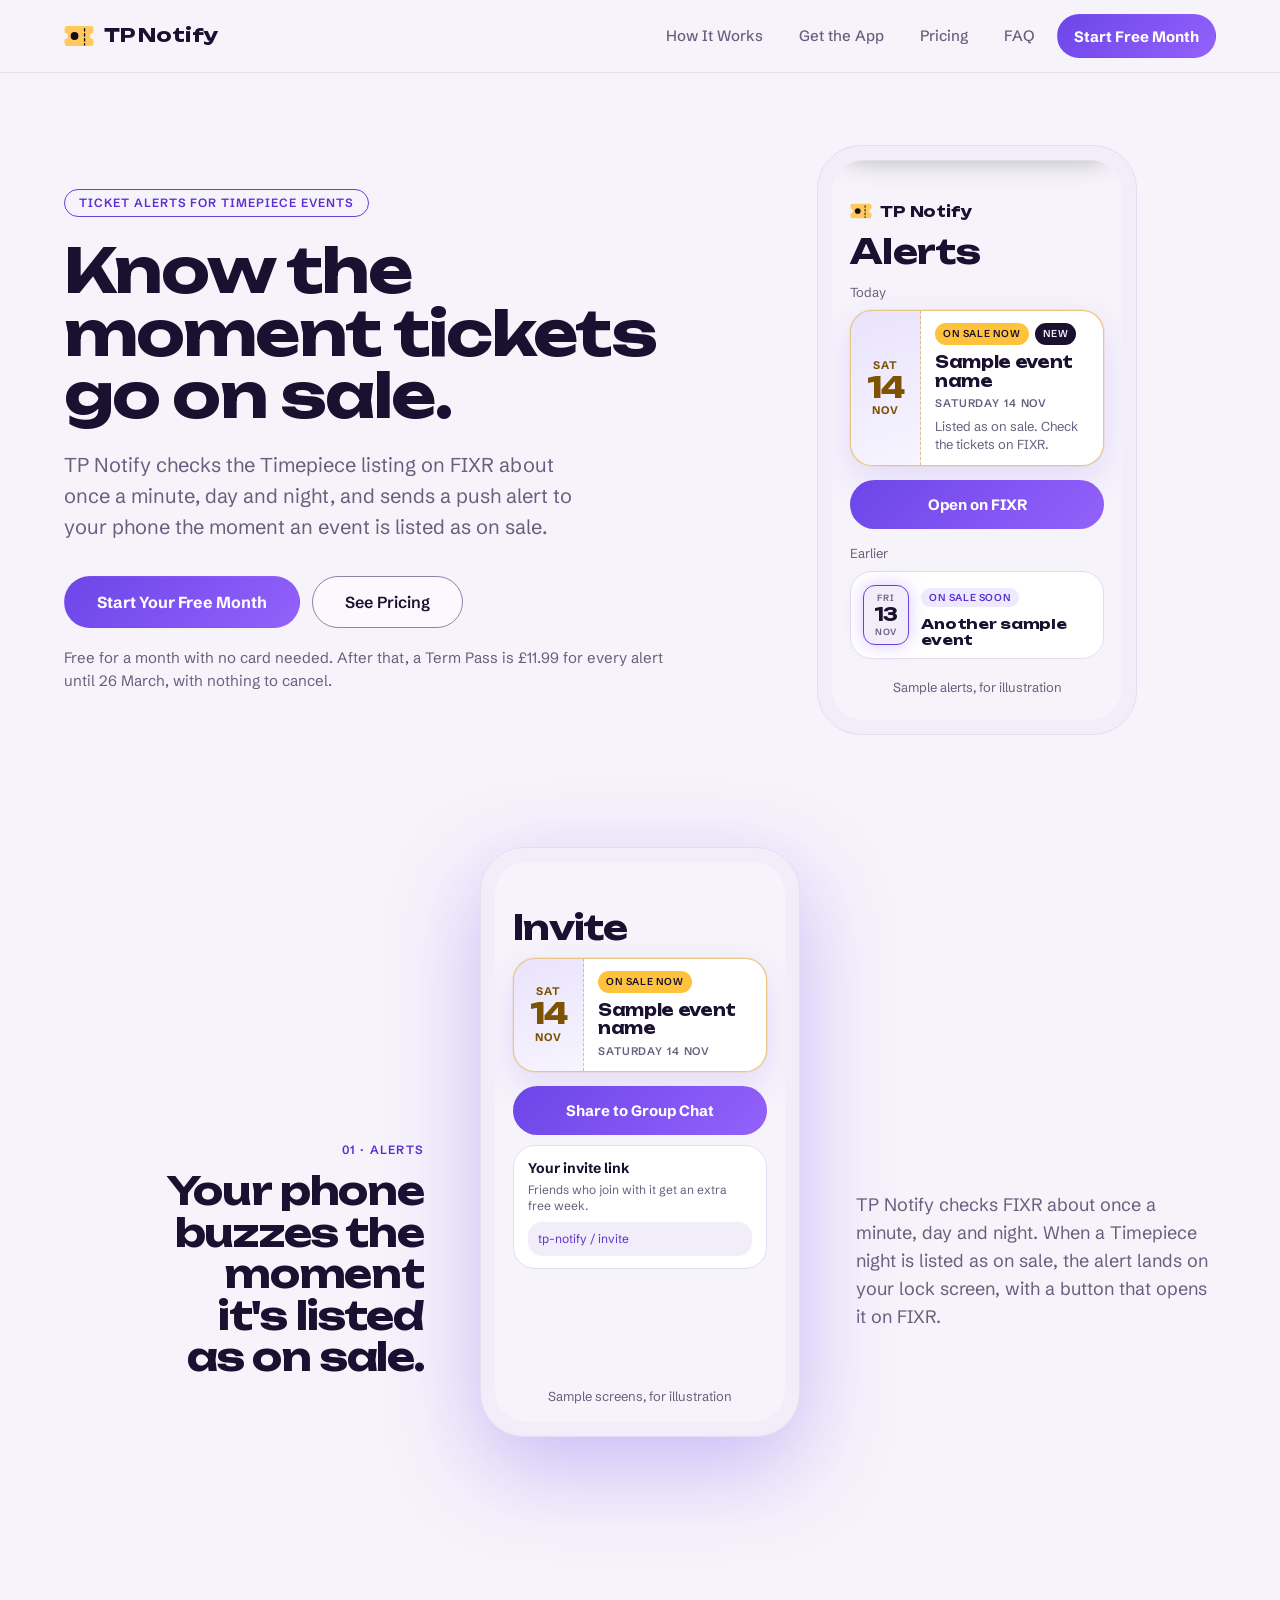
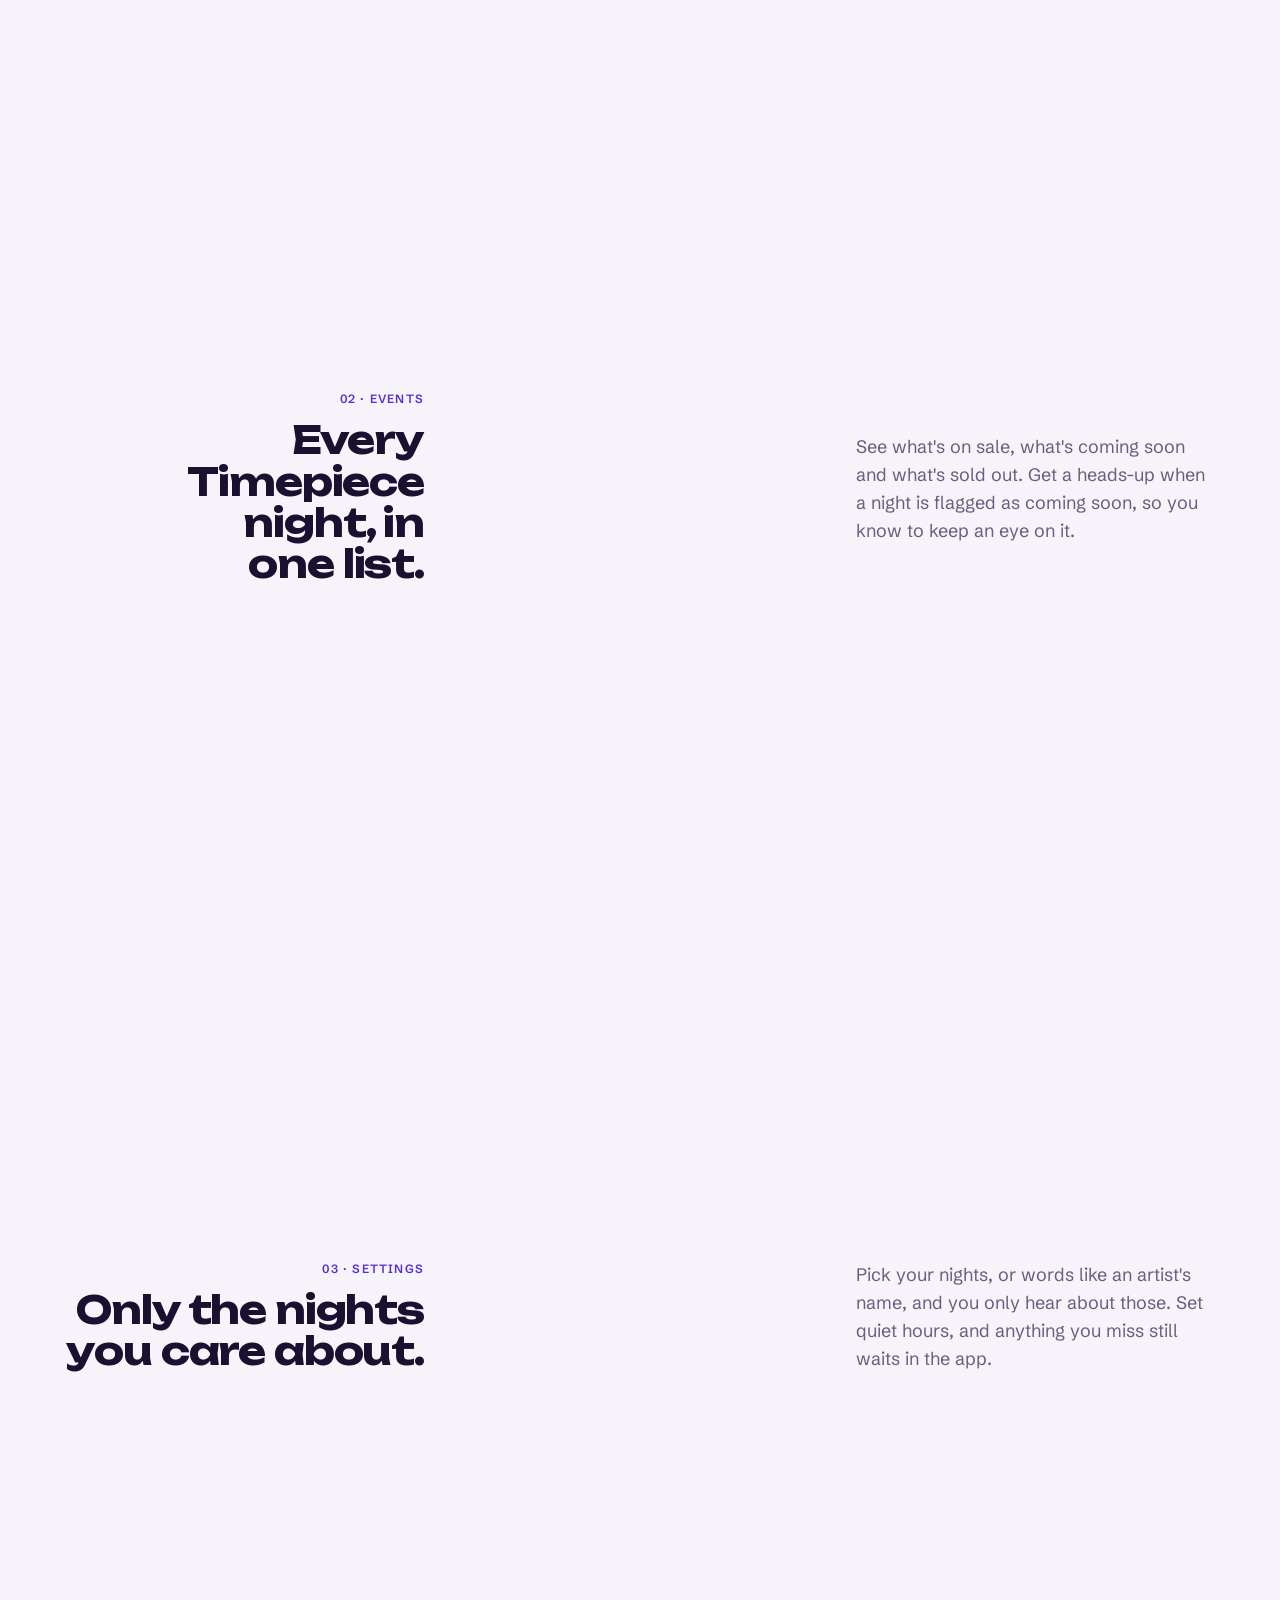
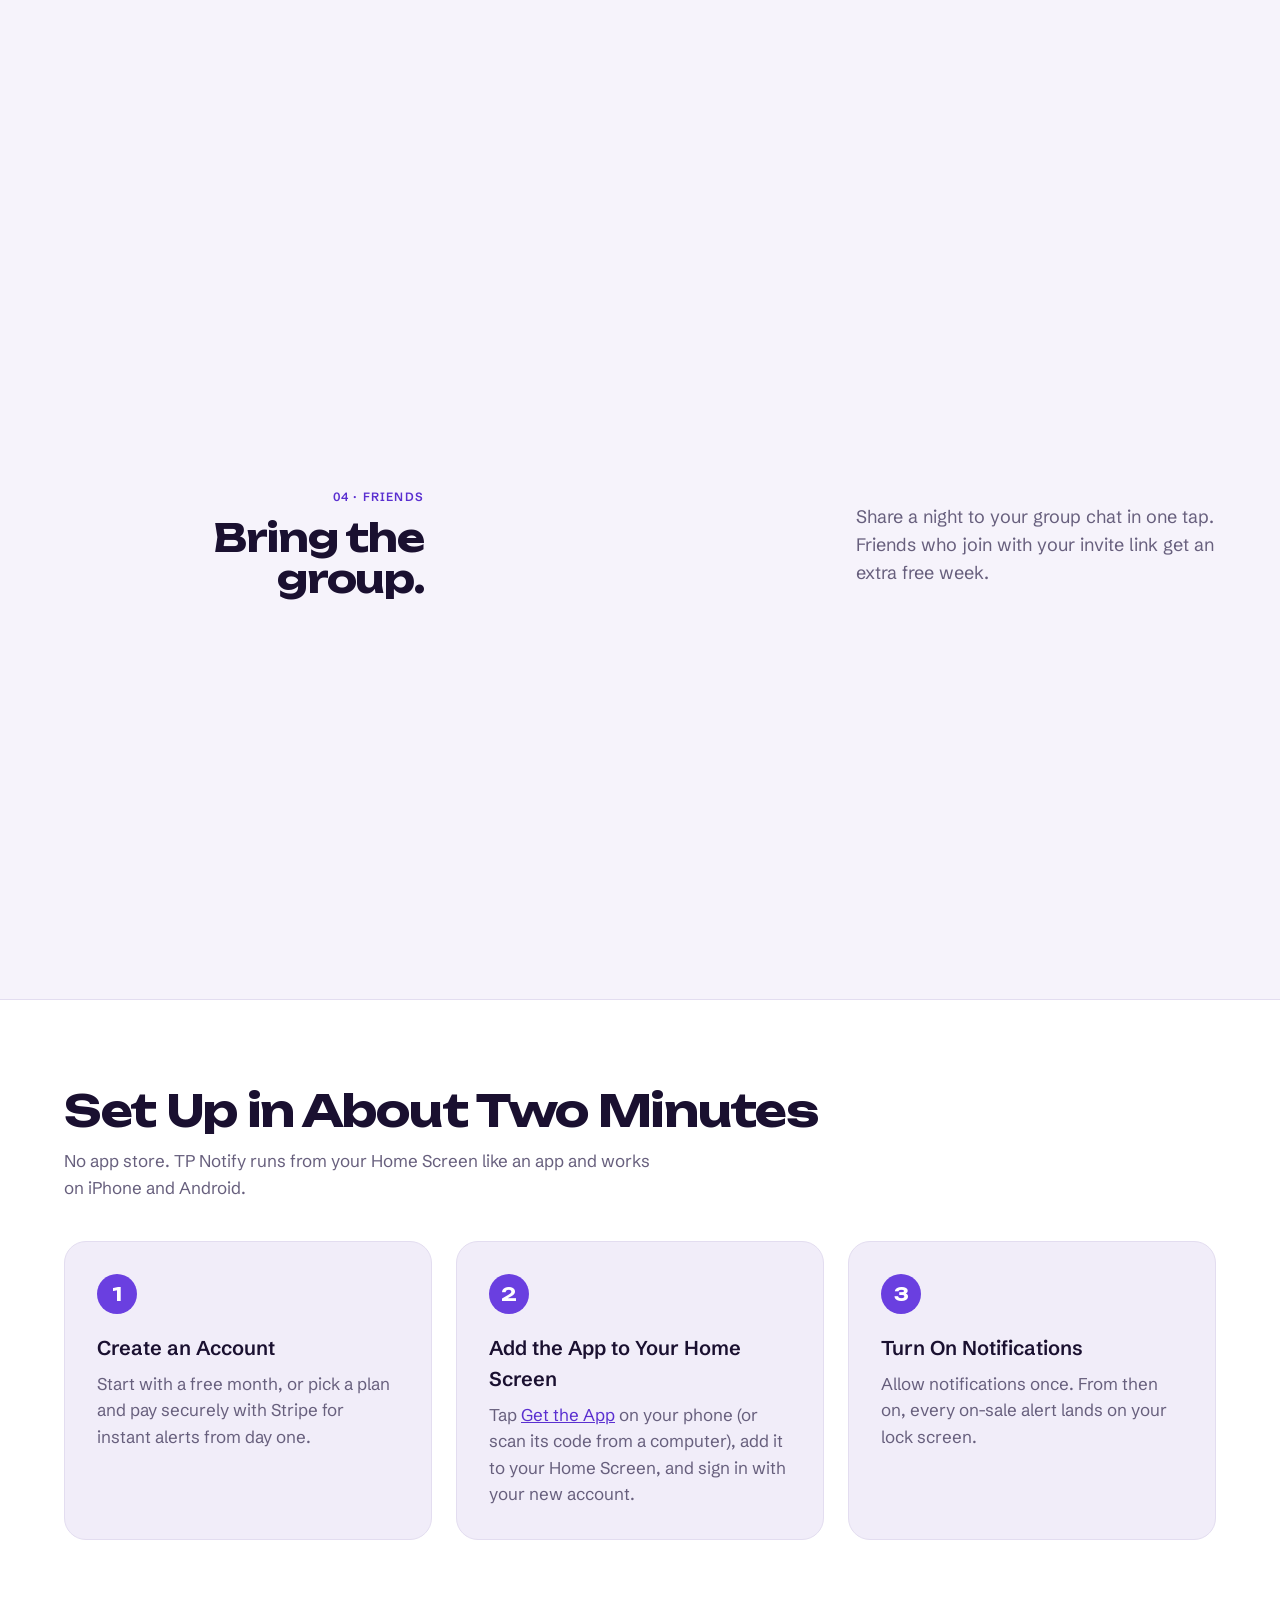
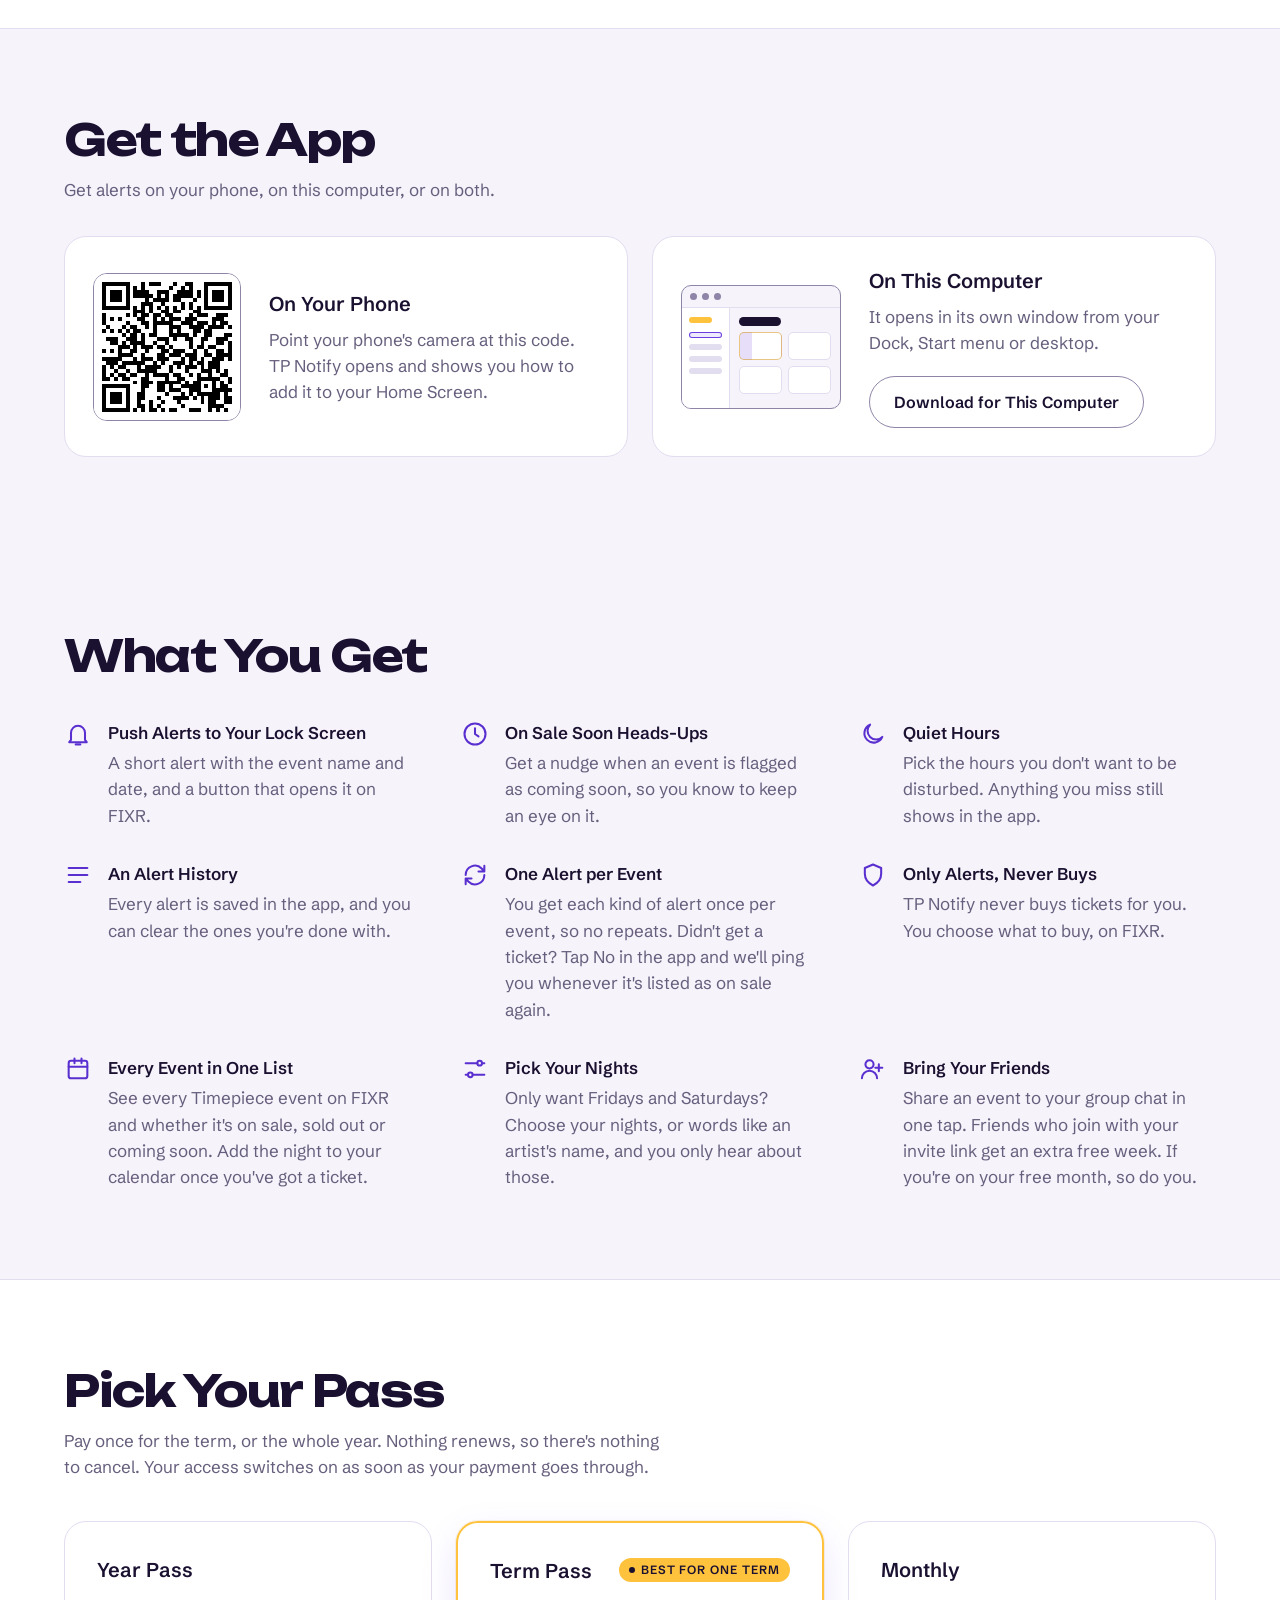
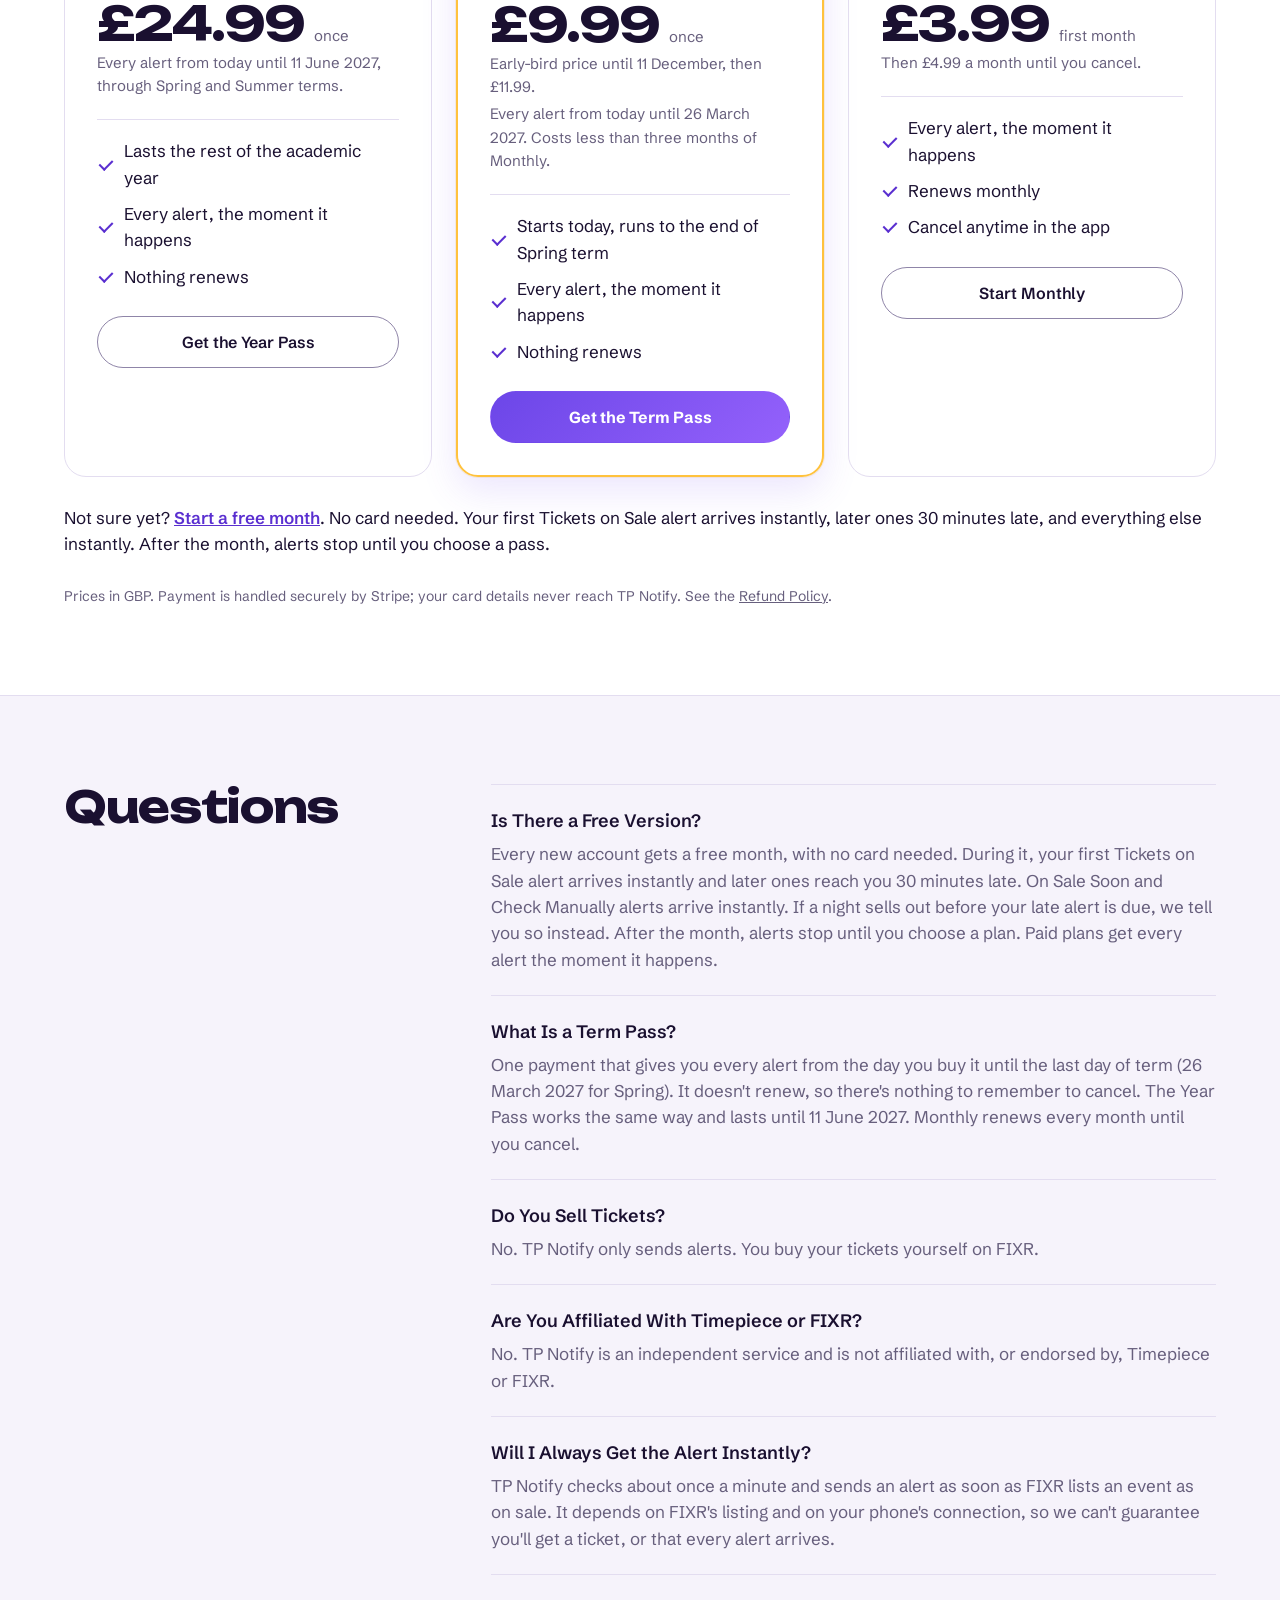
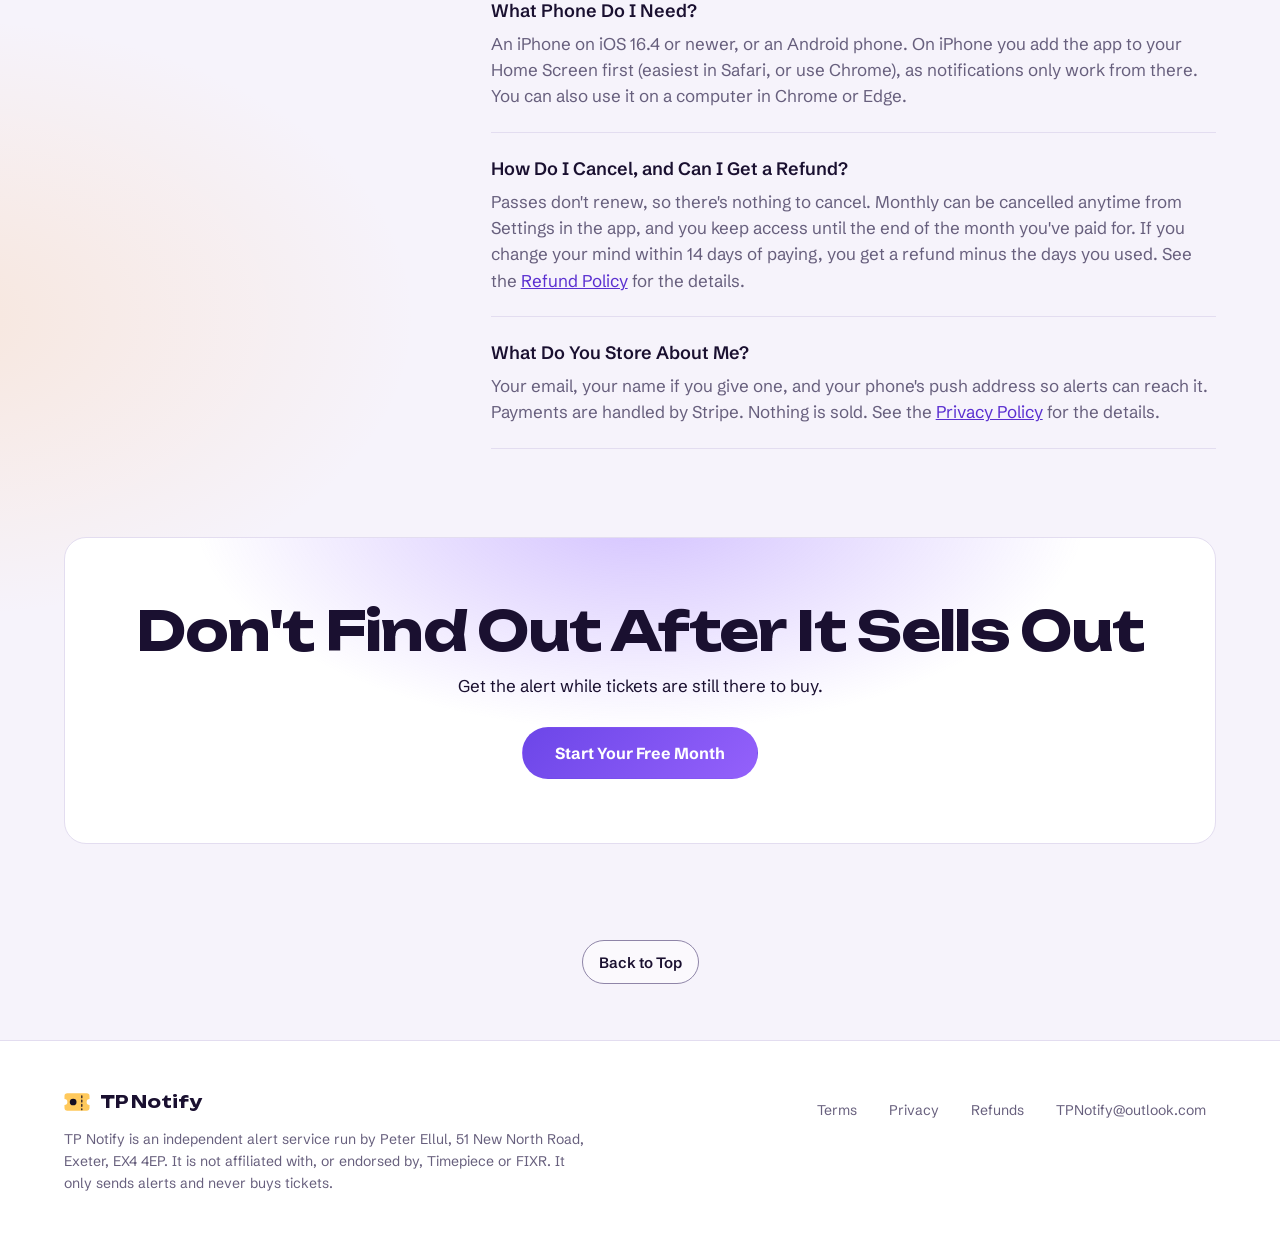
==== commit c0b1ccb5: "Back to Top button at the bottom of the home, terms, privacy and refunds pages Co-Authored-By: Claud" ====
--- a/index.html
+++ b/index.html
@@ -225,6 +225,7 @@
 <a class="btn" href="signup.html?plan=free">Start Your Free Month</a>
 </div>
 </section>
+<p class="totop"><a class="btn small outline" href="#top">Back to Top</a></p>
 </main>
 
 <footer class="foot">
--- a/styles.css
+++ b/styles.css
@@ -147,6 +147,7 @@
 .cta-band a:not(.btn) { color: inherit; }
 
 /* Footer */
+.totop { text-align: center; padding: 8px 24px 56px; }
 footer.foot { background: var(--night-raised); border-top: 1px solid var(--line); color: var(--ink-muted); }
 footer.foot .wrap { padding: 48px 24px; display: flex; flex-wrap: wrap; gap: 32px; justify-content: space-between; }
 footer.foot .about { flex: 1 1 380px; max-width: 520px; font-size: .875rem; }
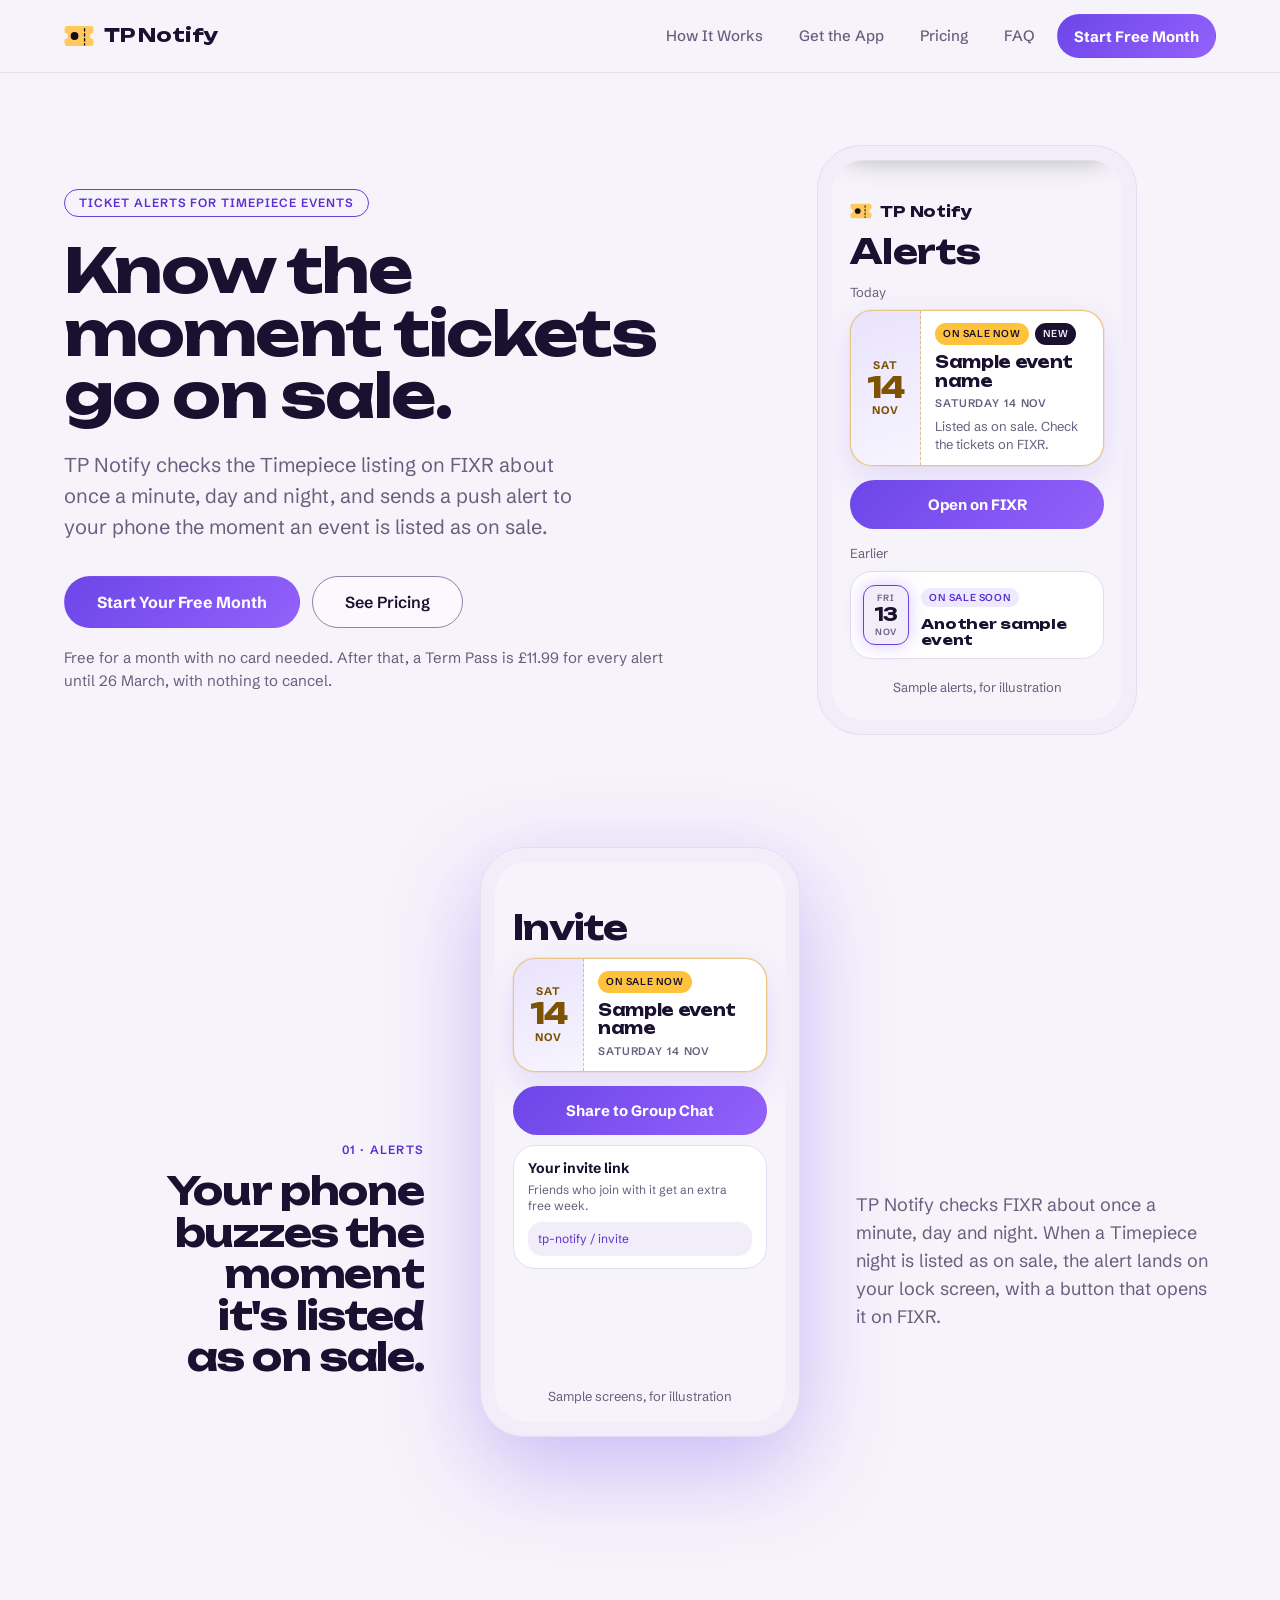
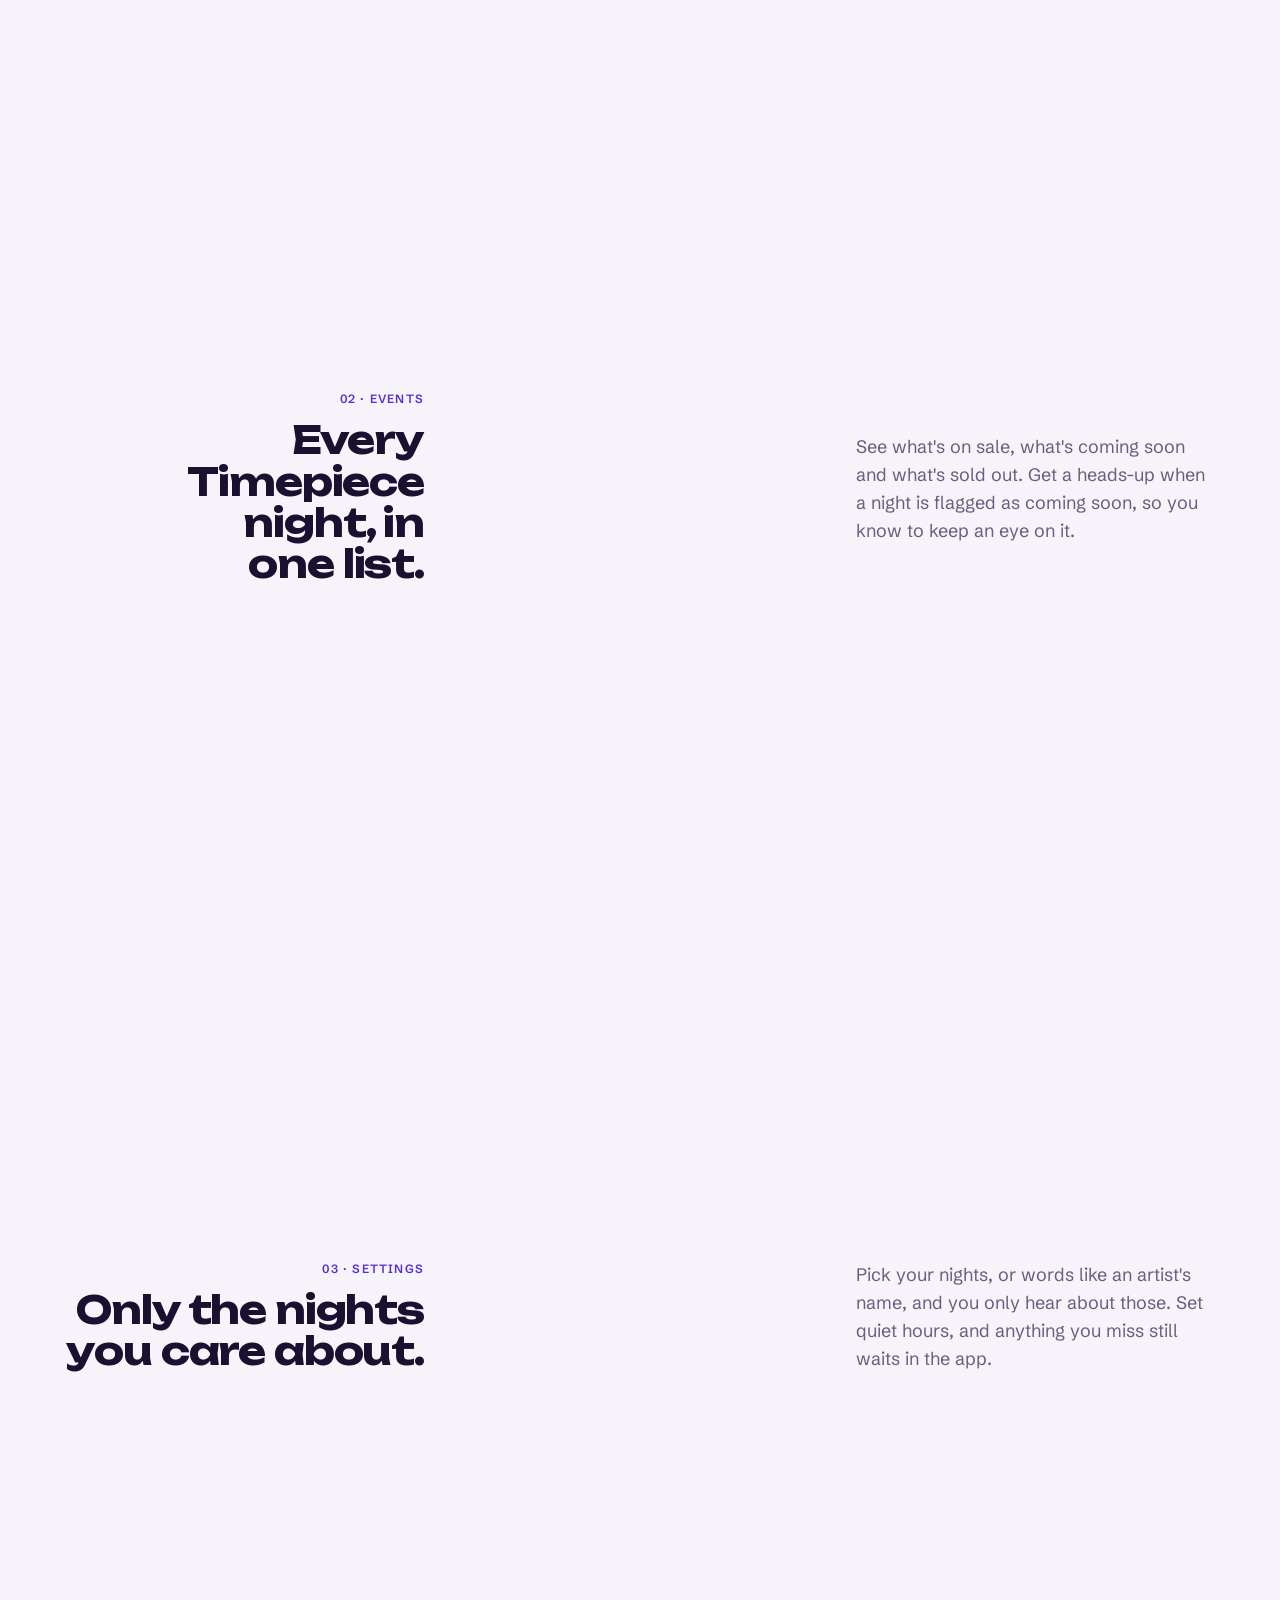
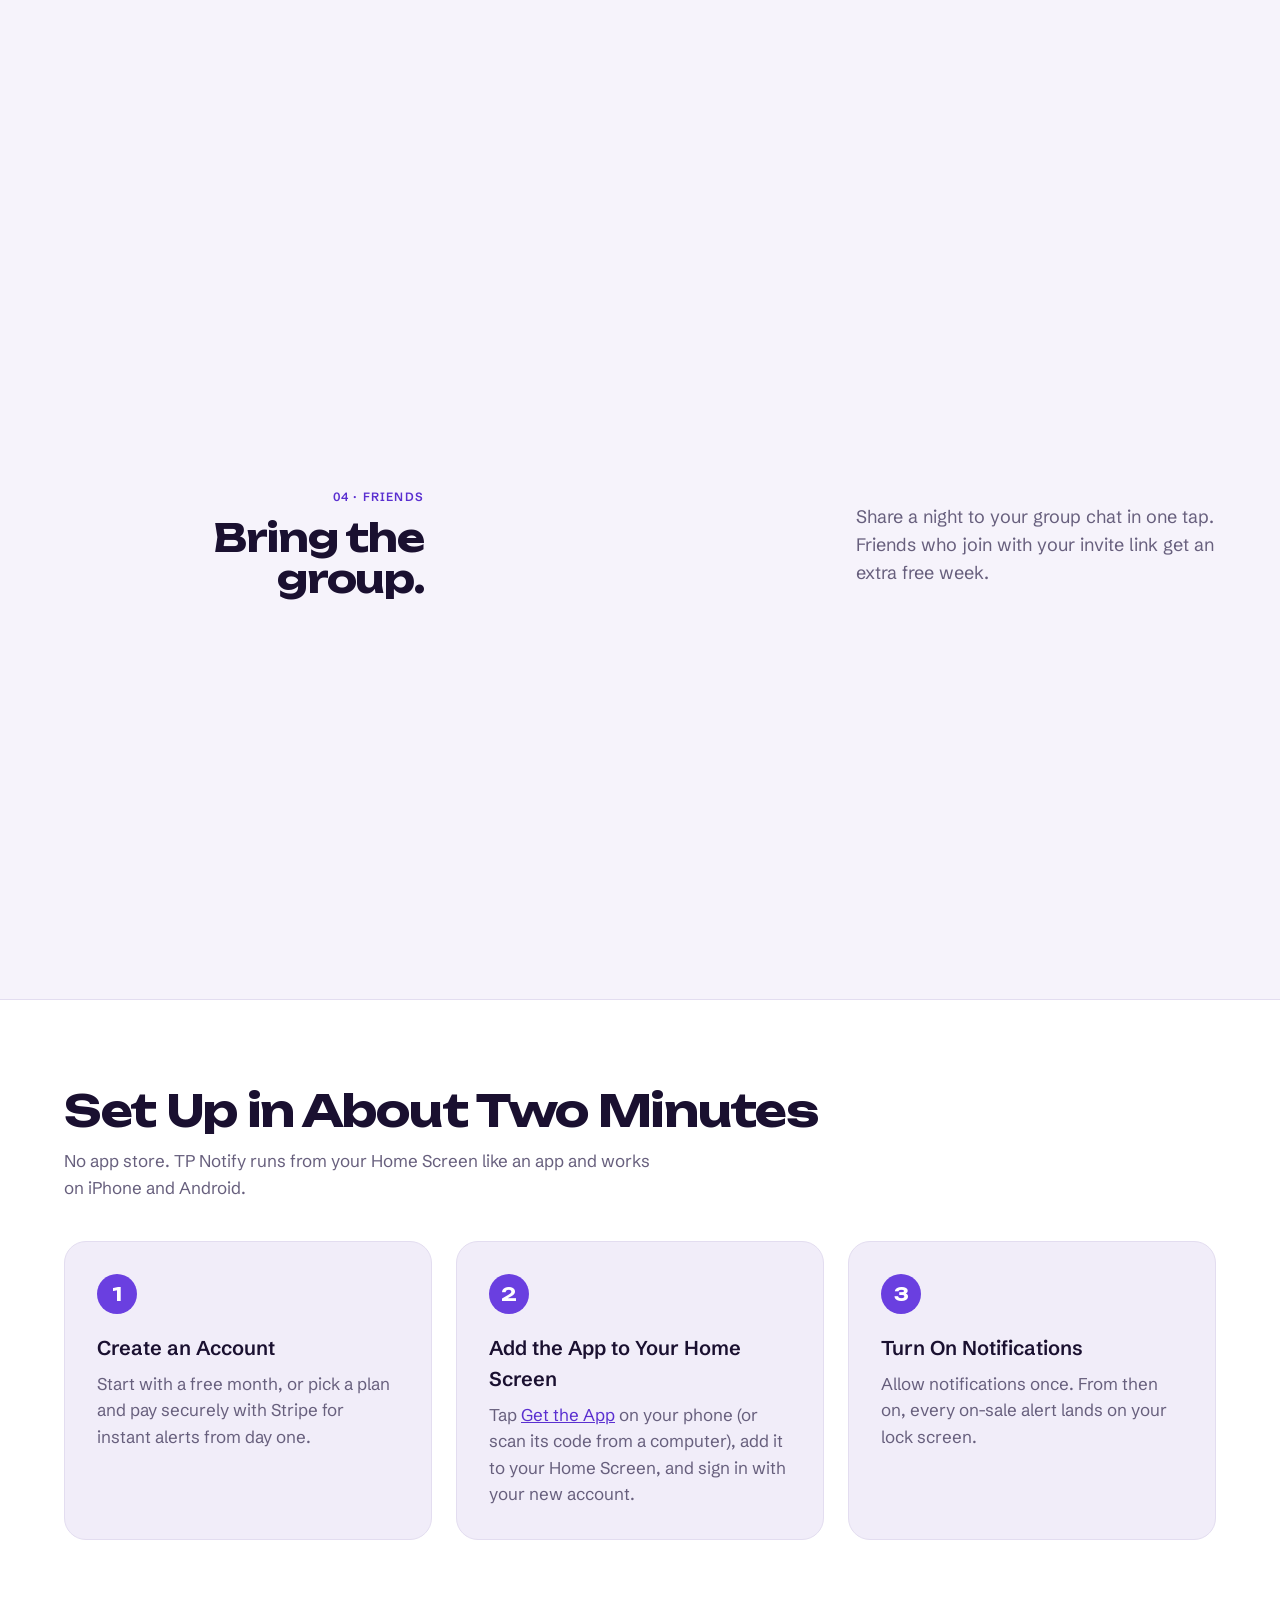
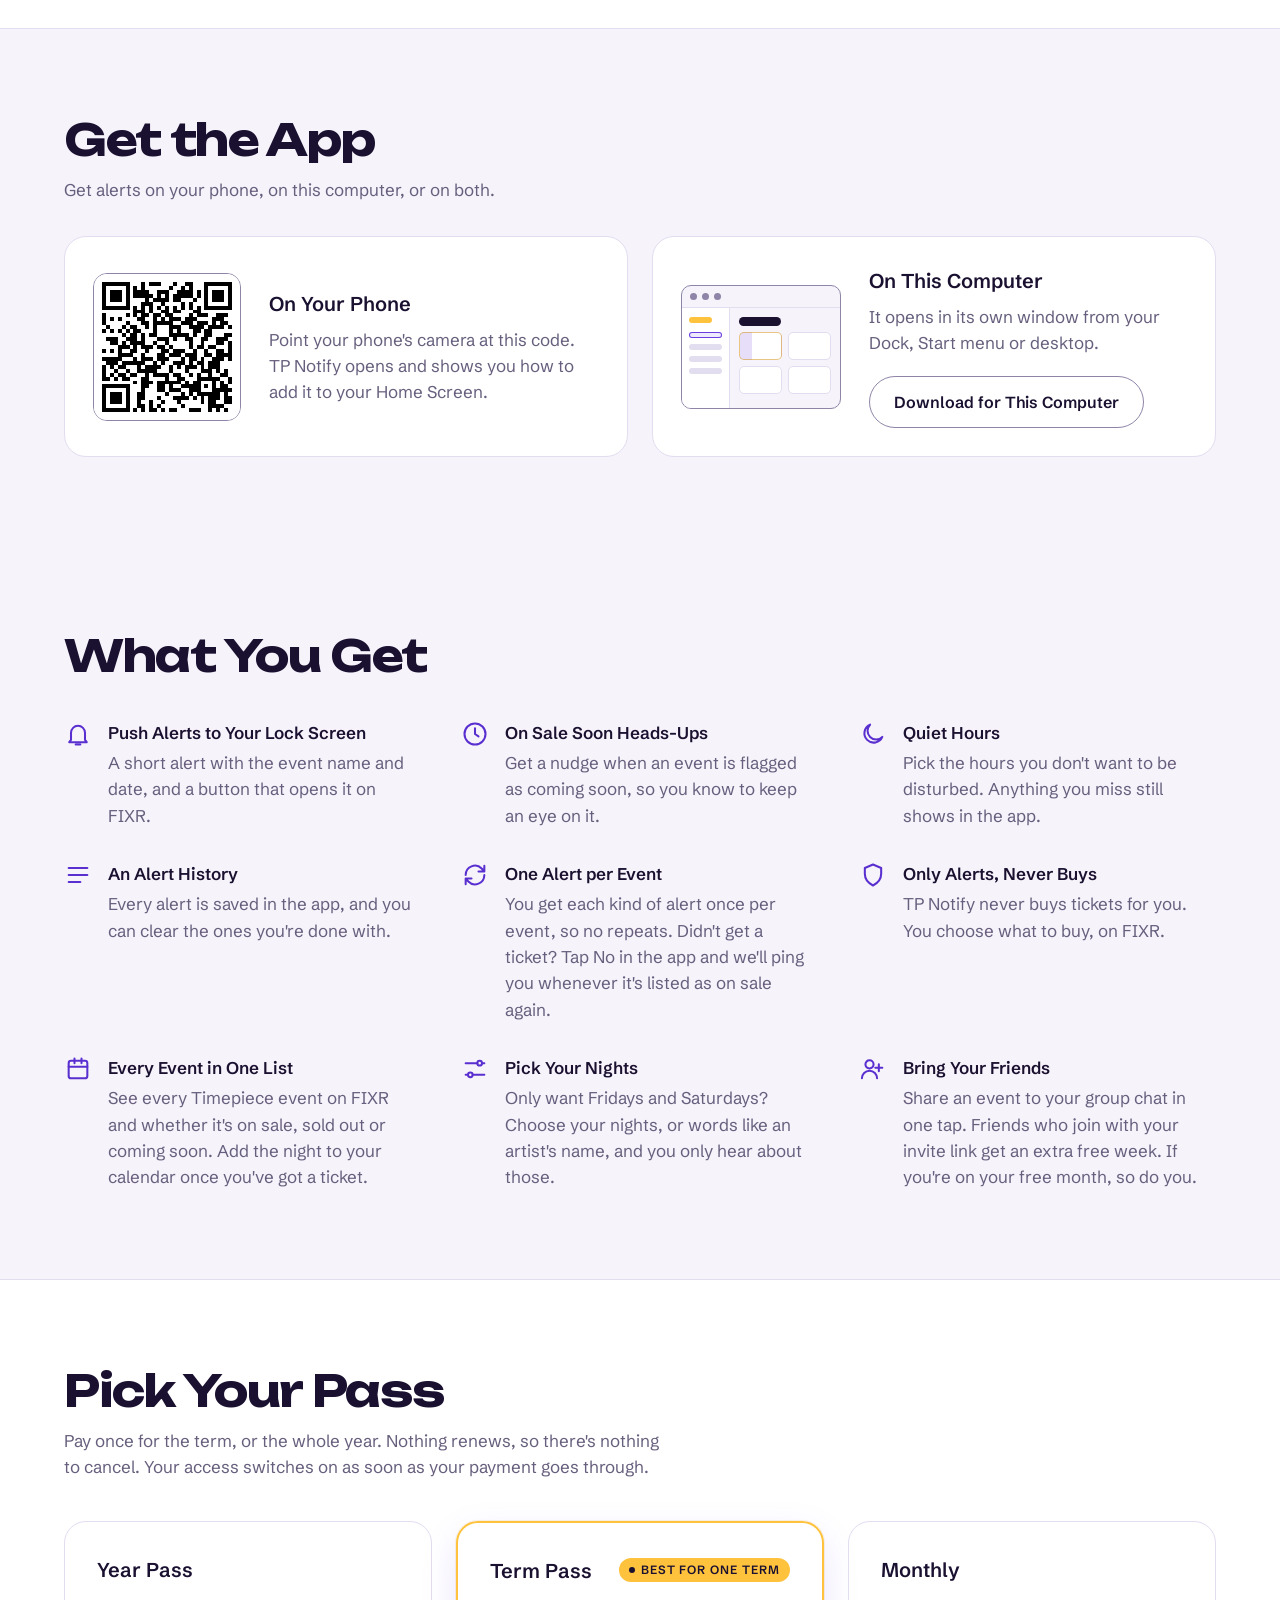
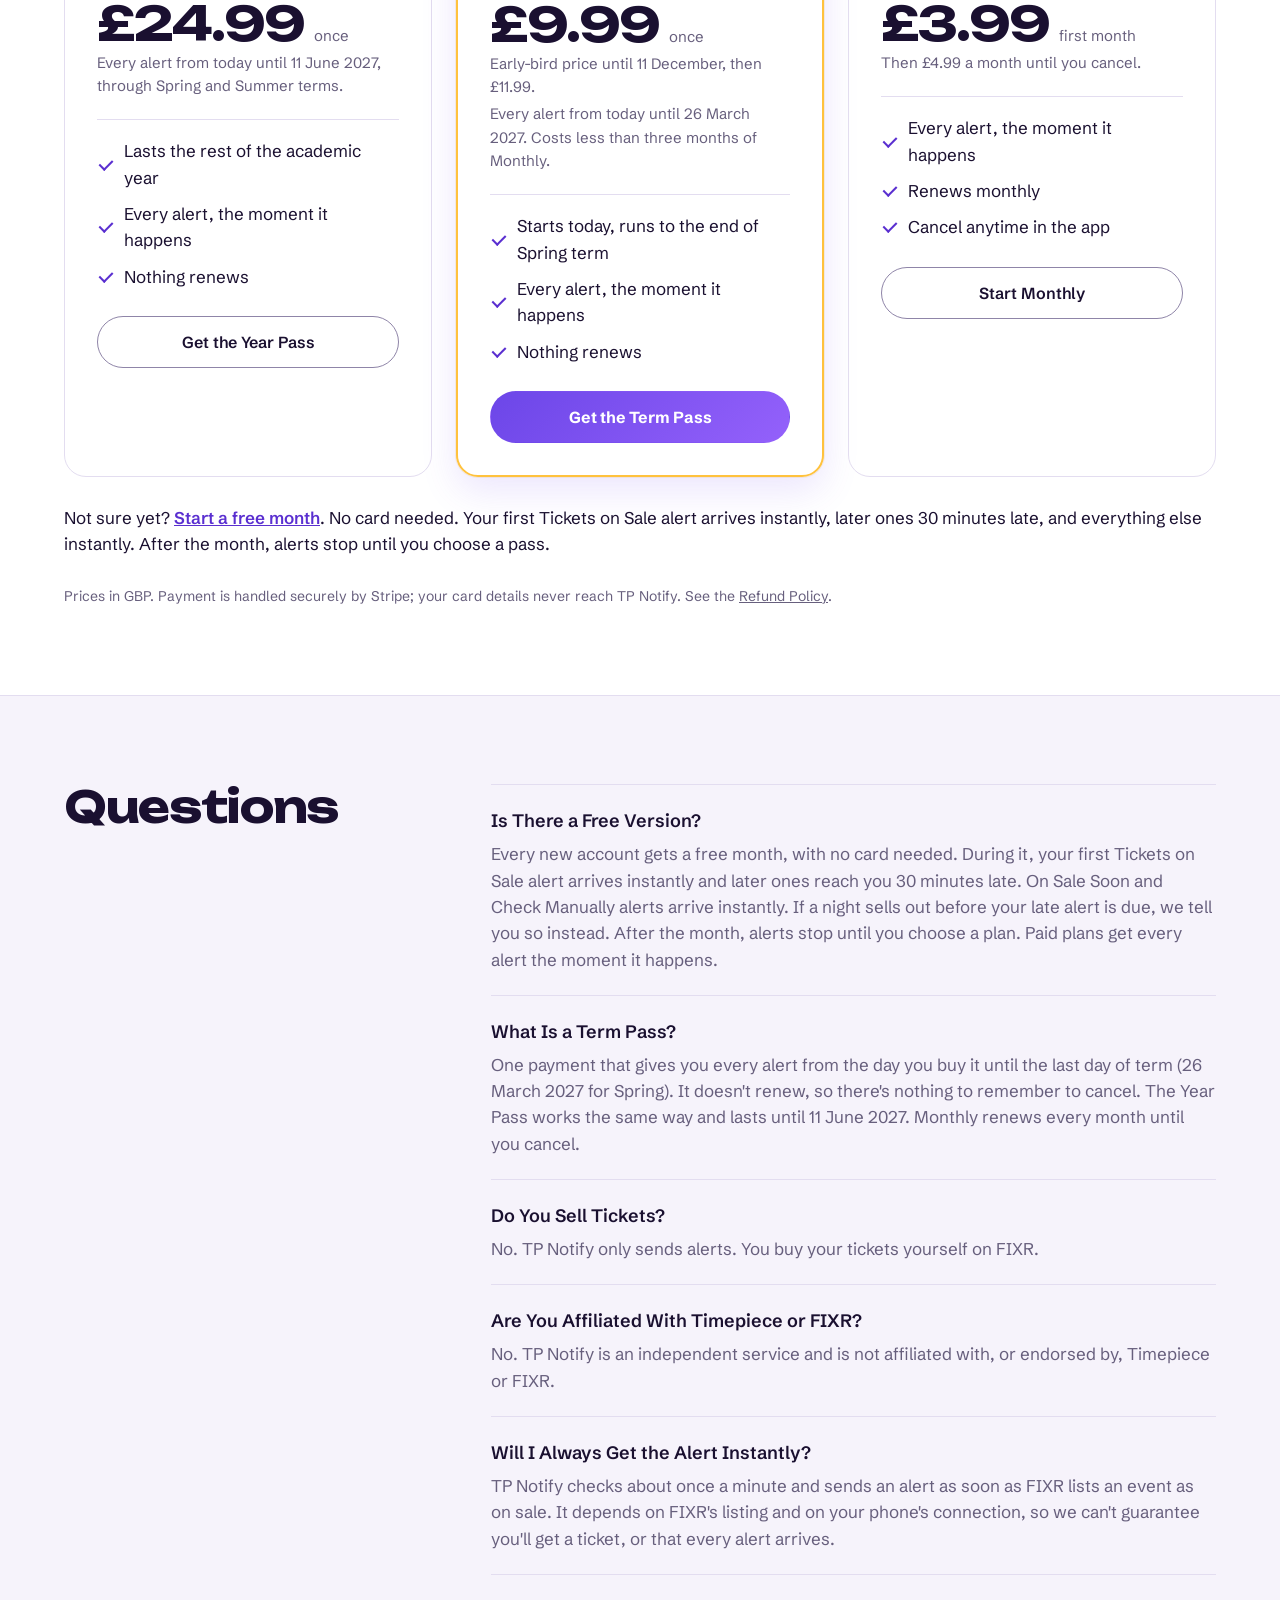
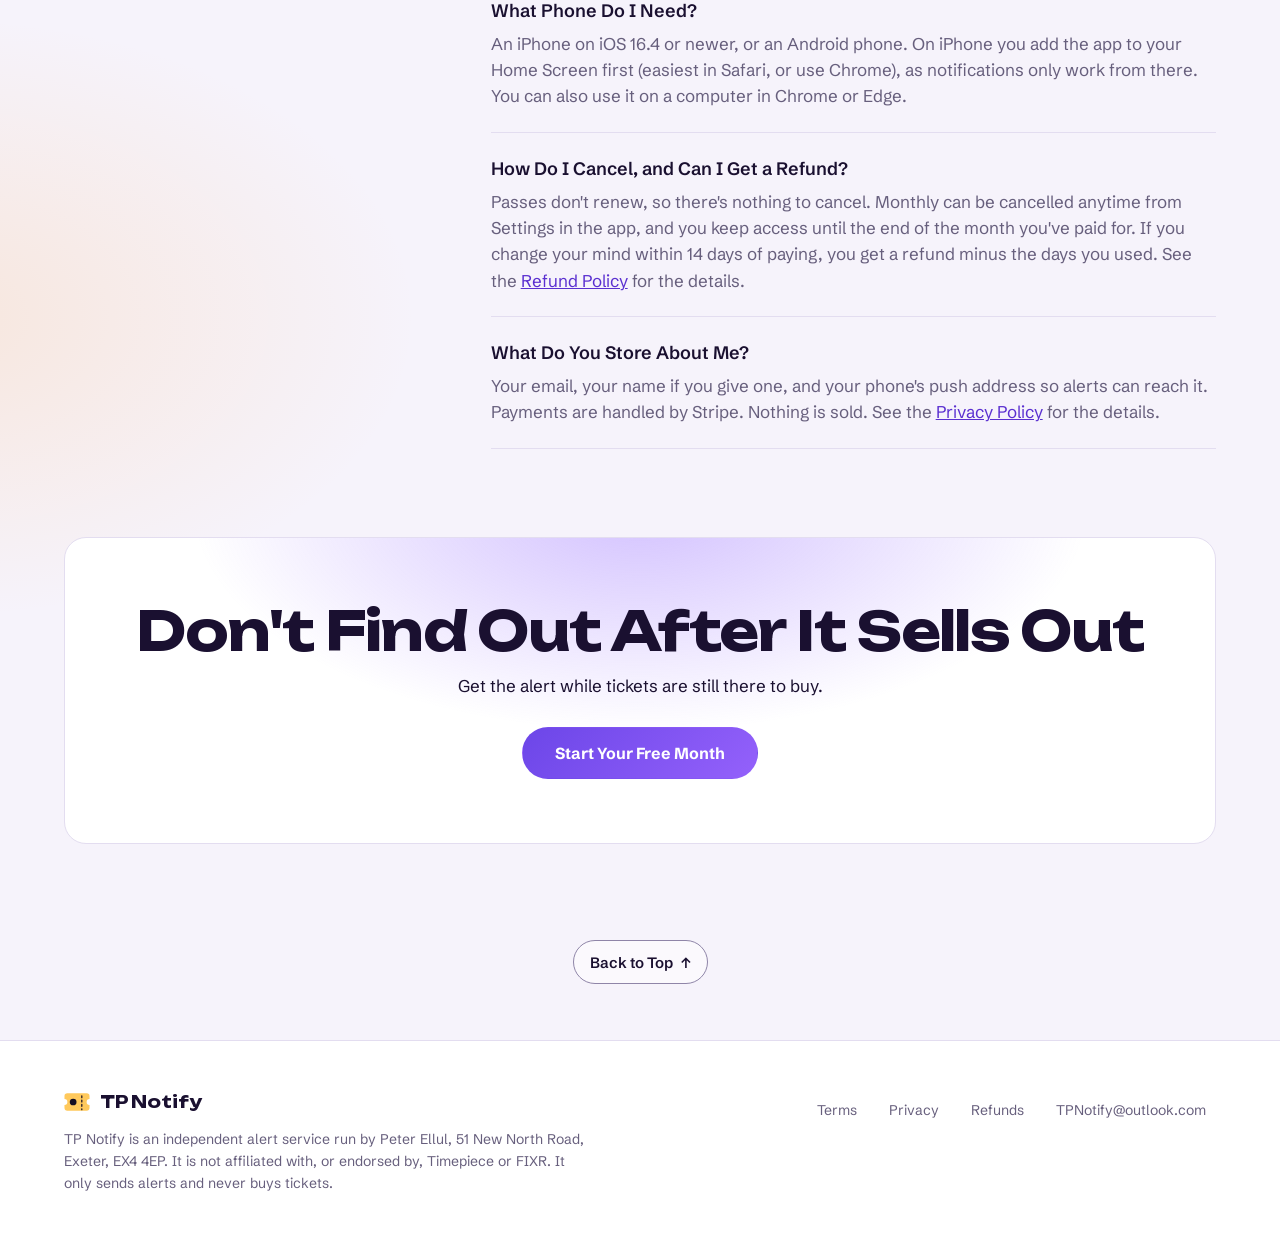
==== commit c04a28bf: "Back to Top: add an up arrow Co-Authored-By: Claude Opus 5.5 <noreply@anthropic.com> Claude-Session:" ====
--- a/index.html
+++ b/index.html
@@ -225,7 +225,7 @@
 <a class="btn" href="signup.html?plan=free">Start Your Free Month</a>
 </div>
 </section>
-<p class="totop"><a class="btn small outline" href="#top">Back to Top</a></p>
+<p class="totop"><a class="btn small outline" href="#top">Back to Top <span aria-hidden="true">↑</span></a></p>
 </main>
 
 <footer class="foot">
--- a/styles.css
+++ b/styles.css
@@ -148,6 +148,7 @@
 
 /* Footer */
 .totop { text-align: center; padding: 8px 24px 56px; }
+.totop .btn { gap: 8px; }
 footer.foot { background: var(--night-raised); border-top: 1px solid var(--line); color: var(--ink-muted); }
 footer.foot .wrap { padding: 48px 24px; display: flex; flex-wrap: wrap; gap: 32px; justify-content: space-between; }
 footer.foot .about { flex: 1 1 380px; max-width: 520px; font-size: .875rem; }
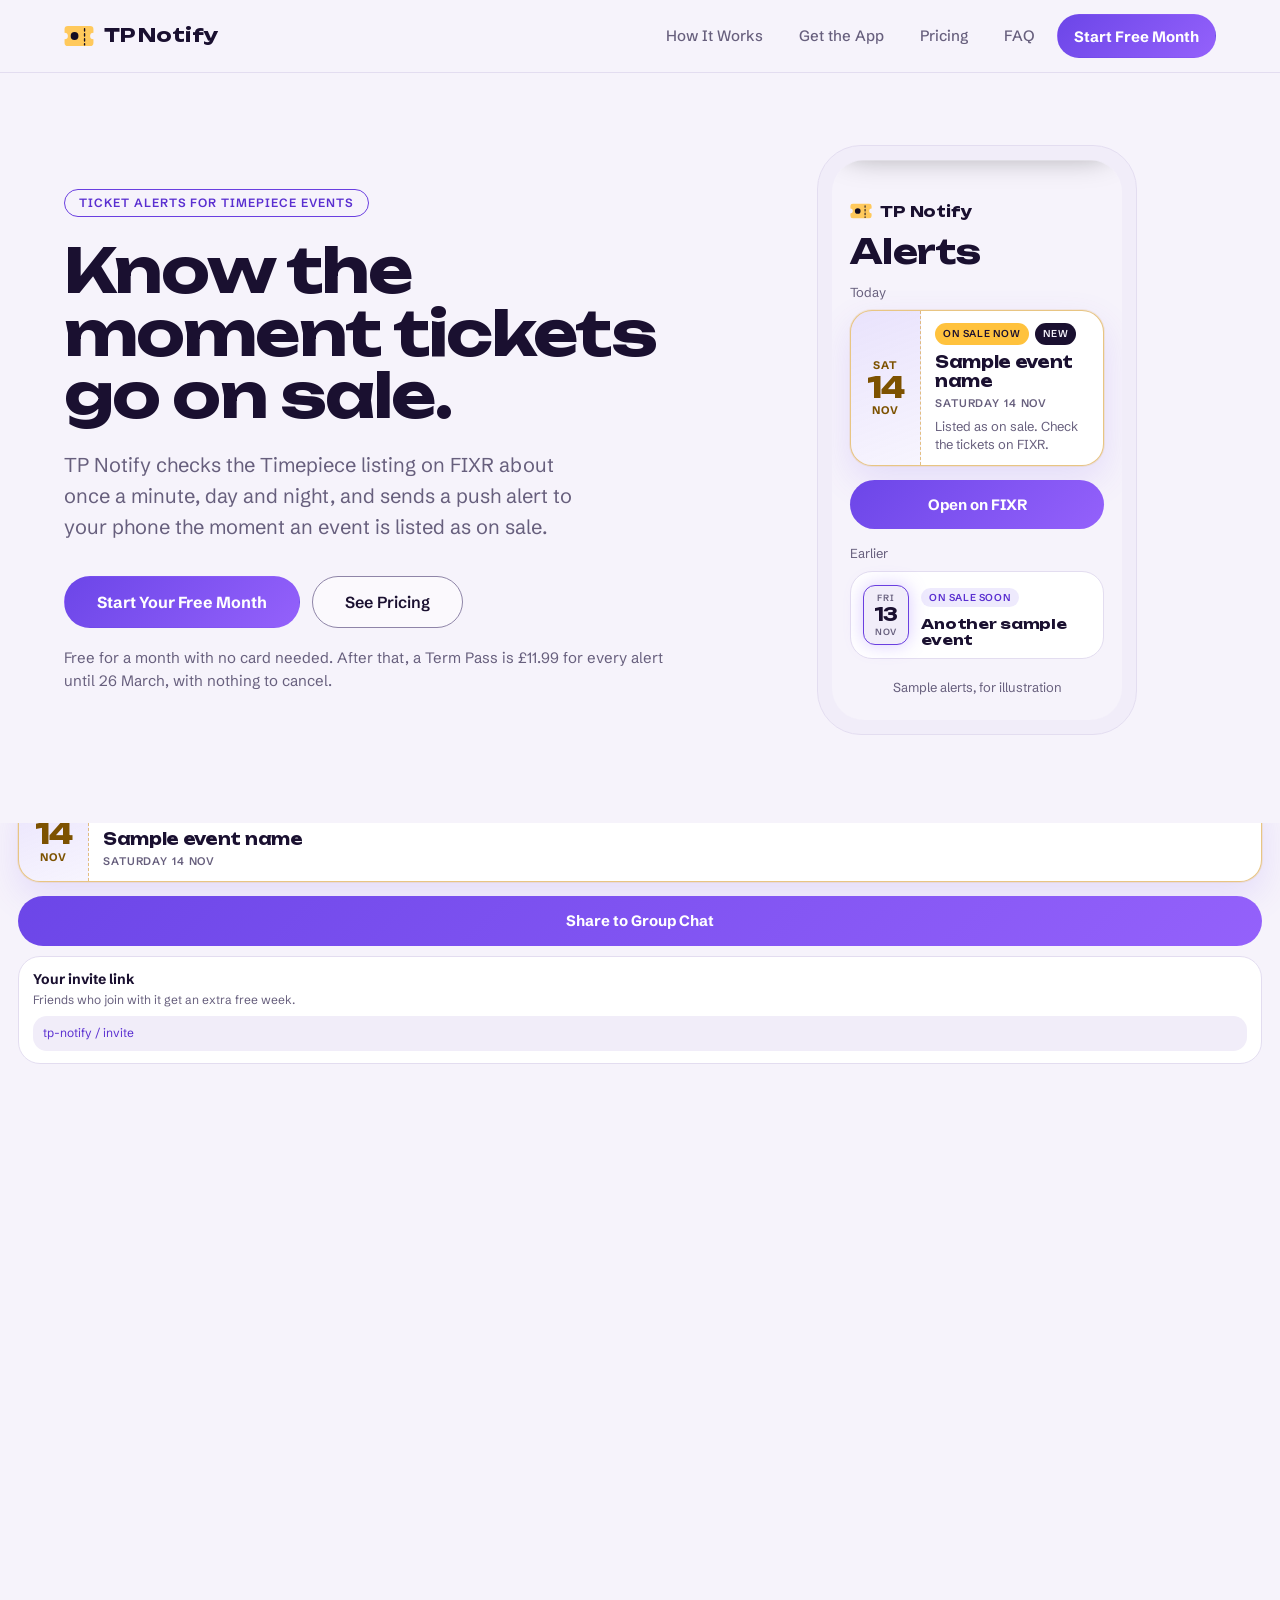
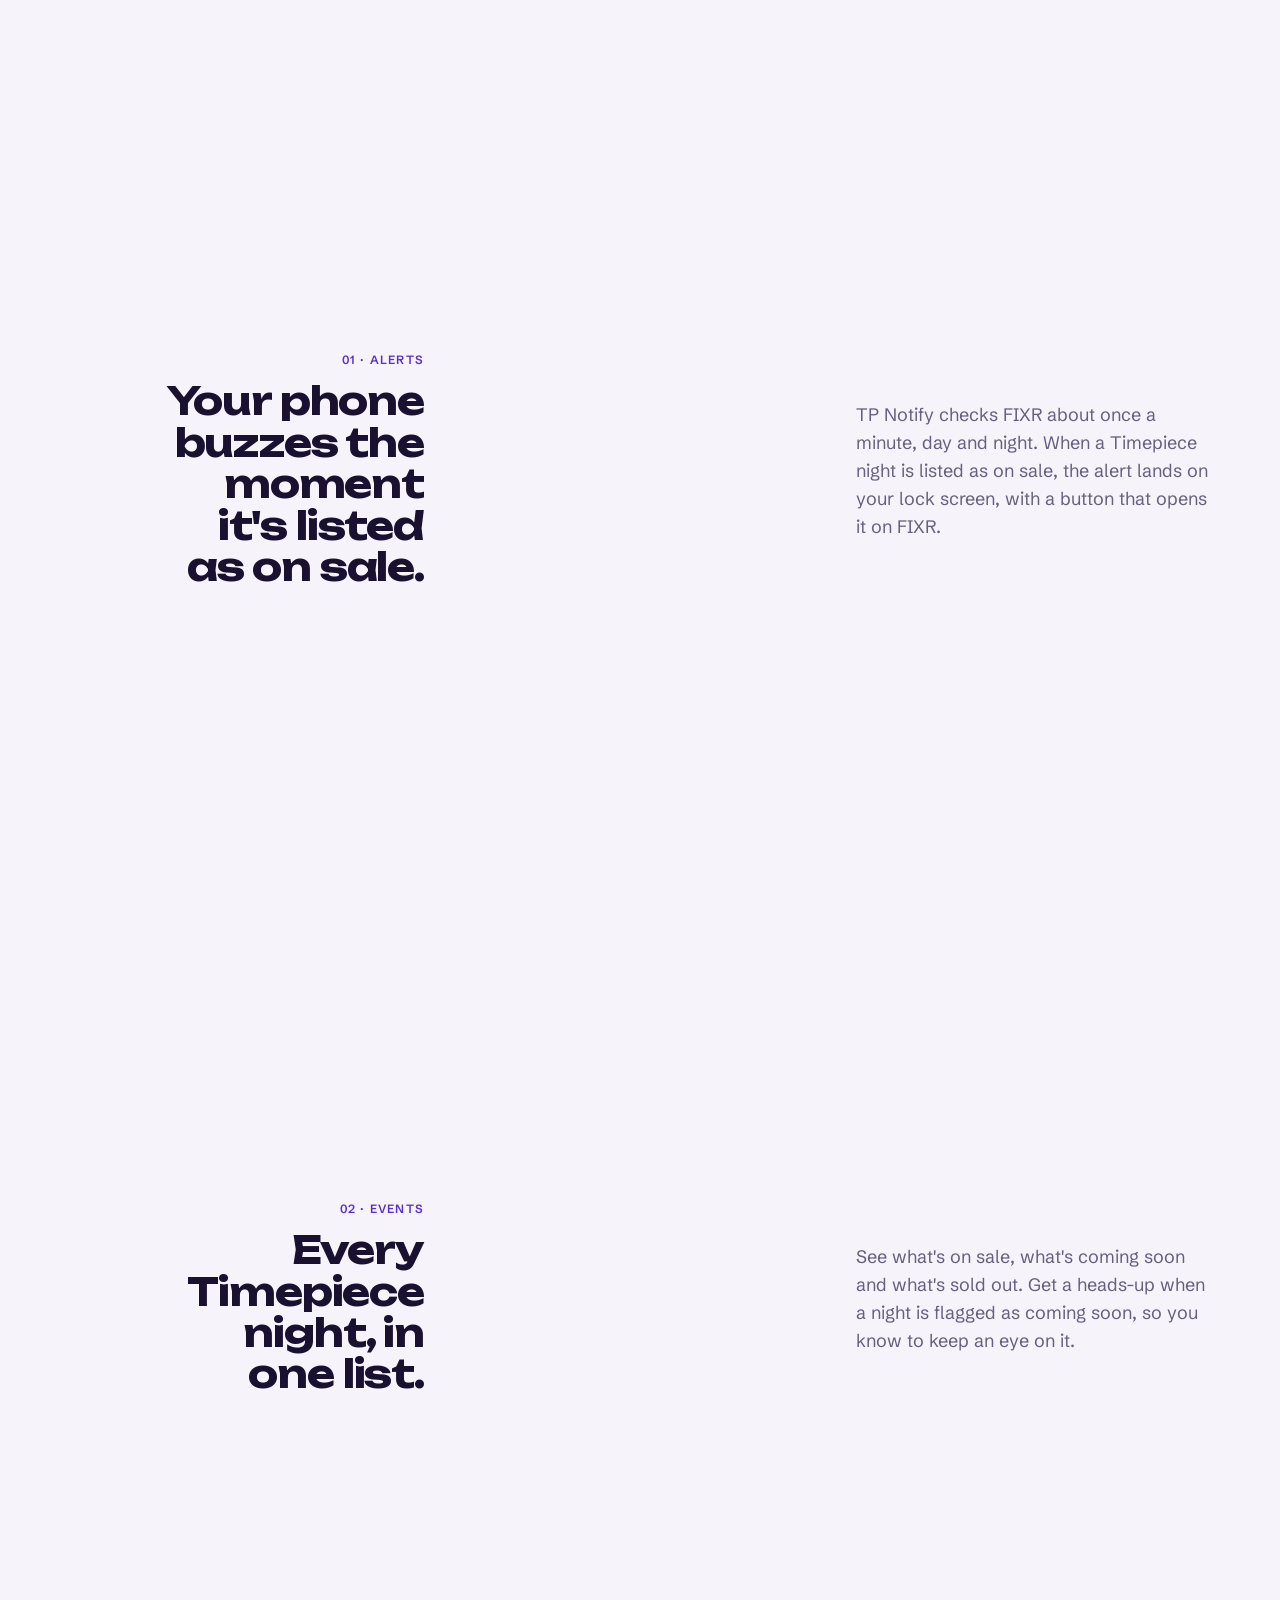
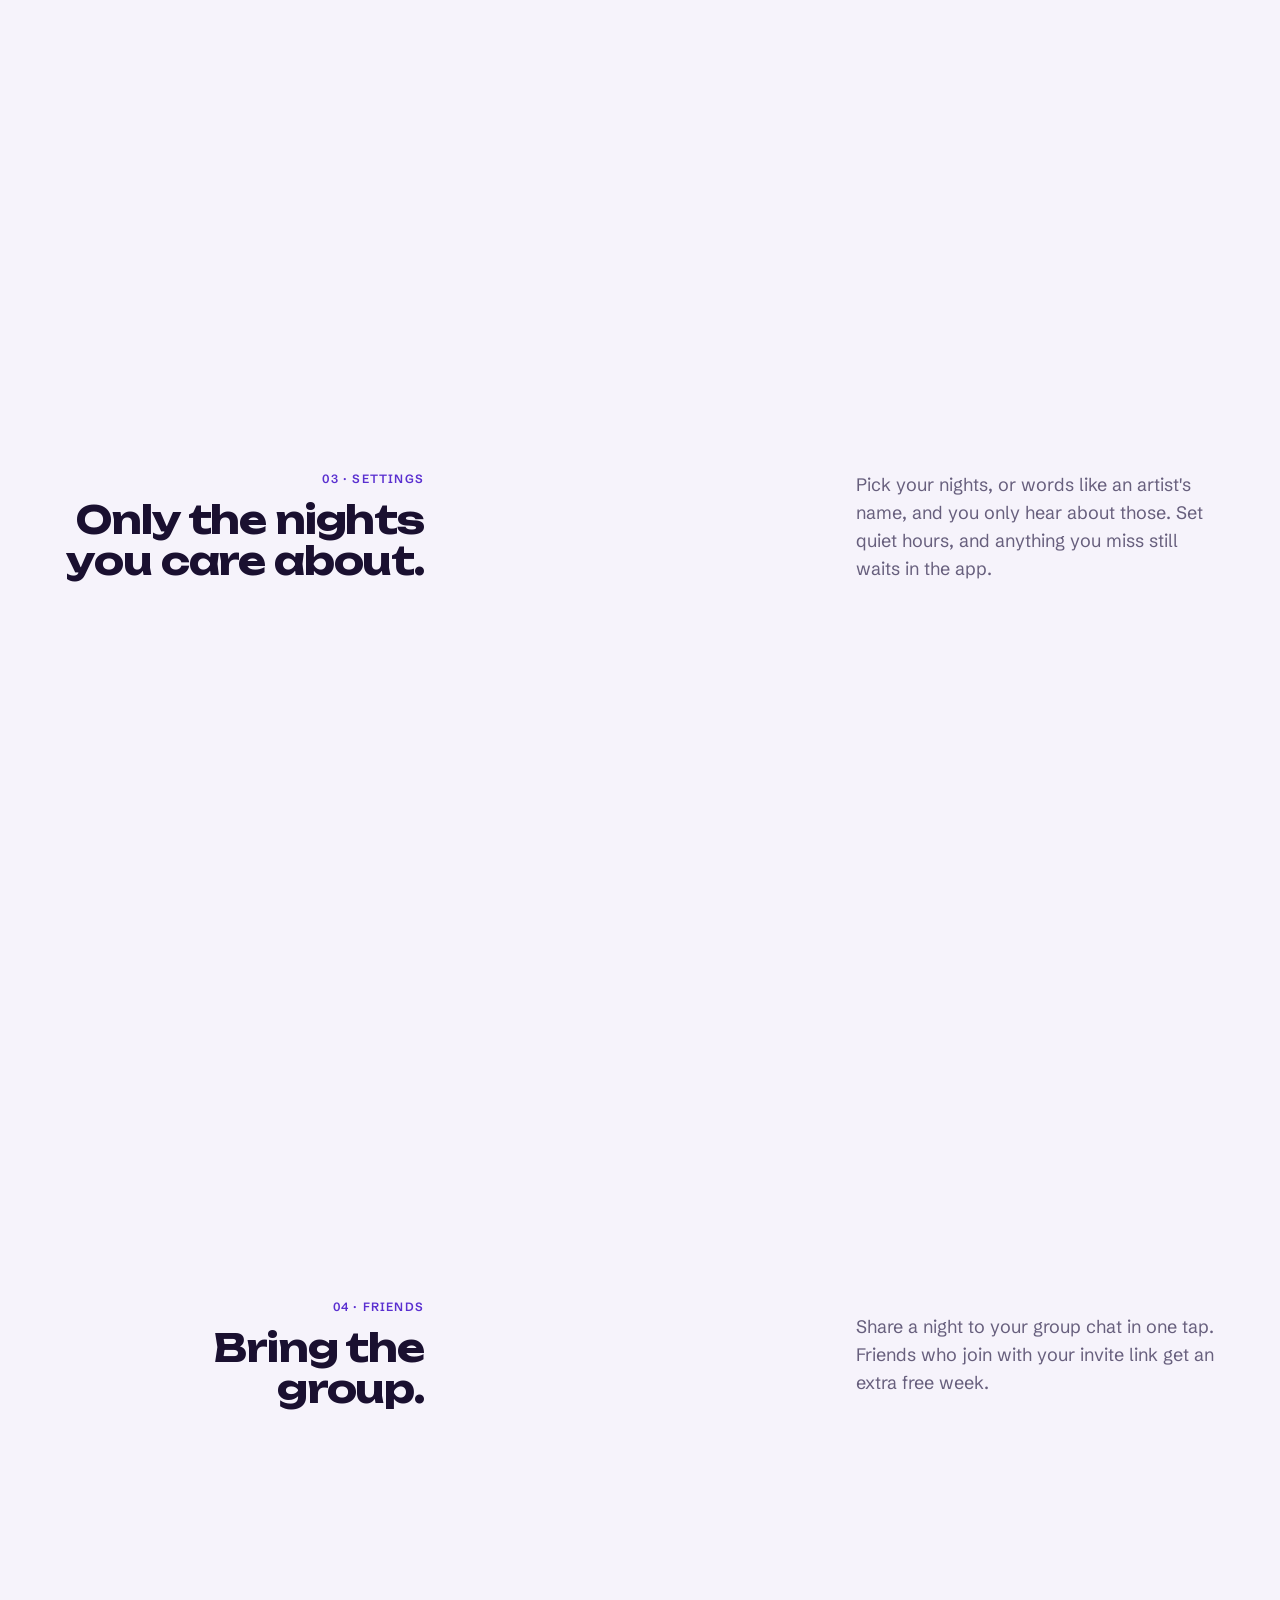
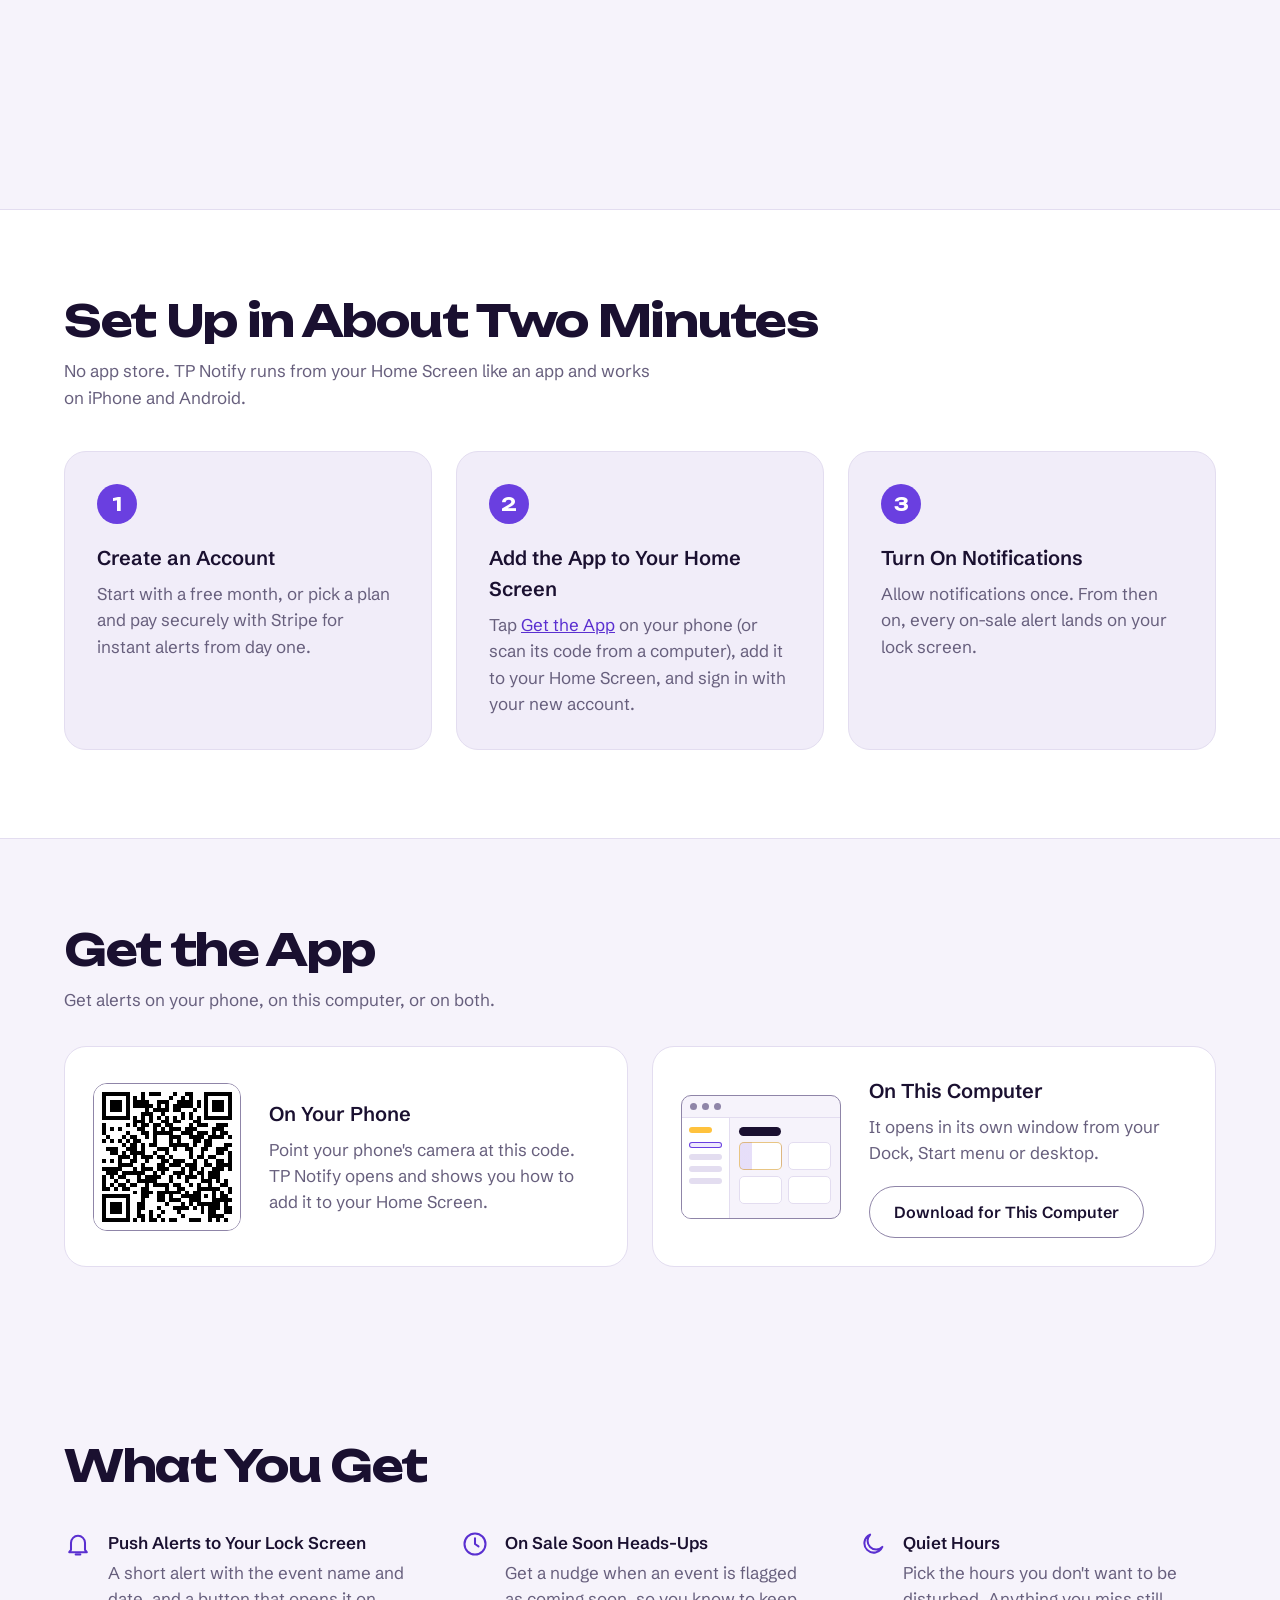
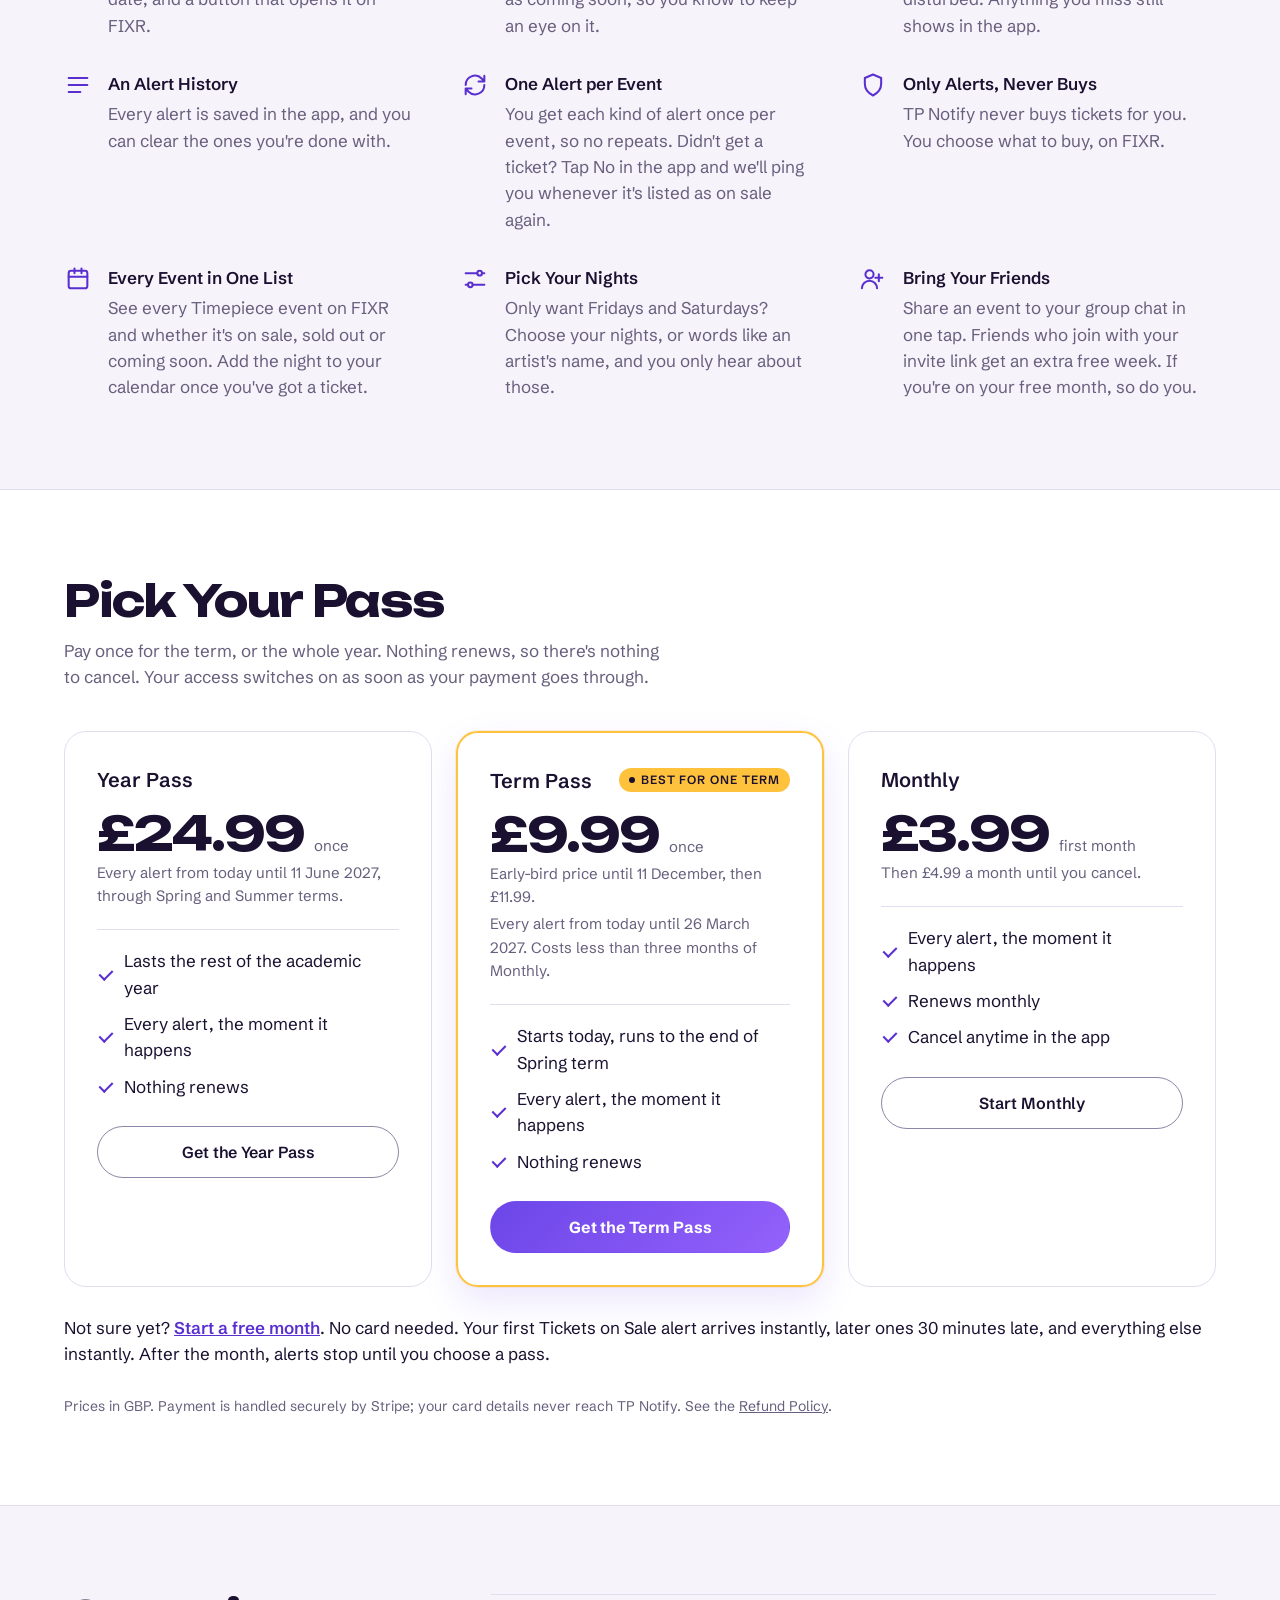
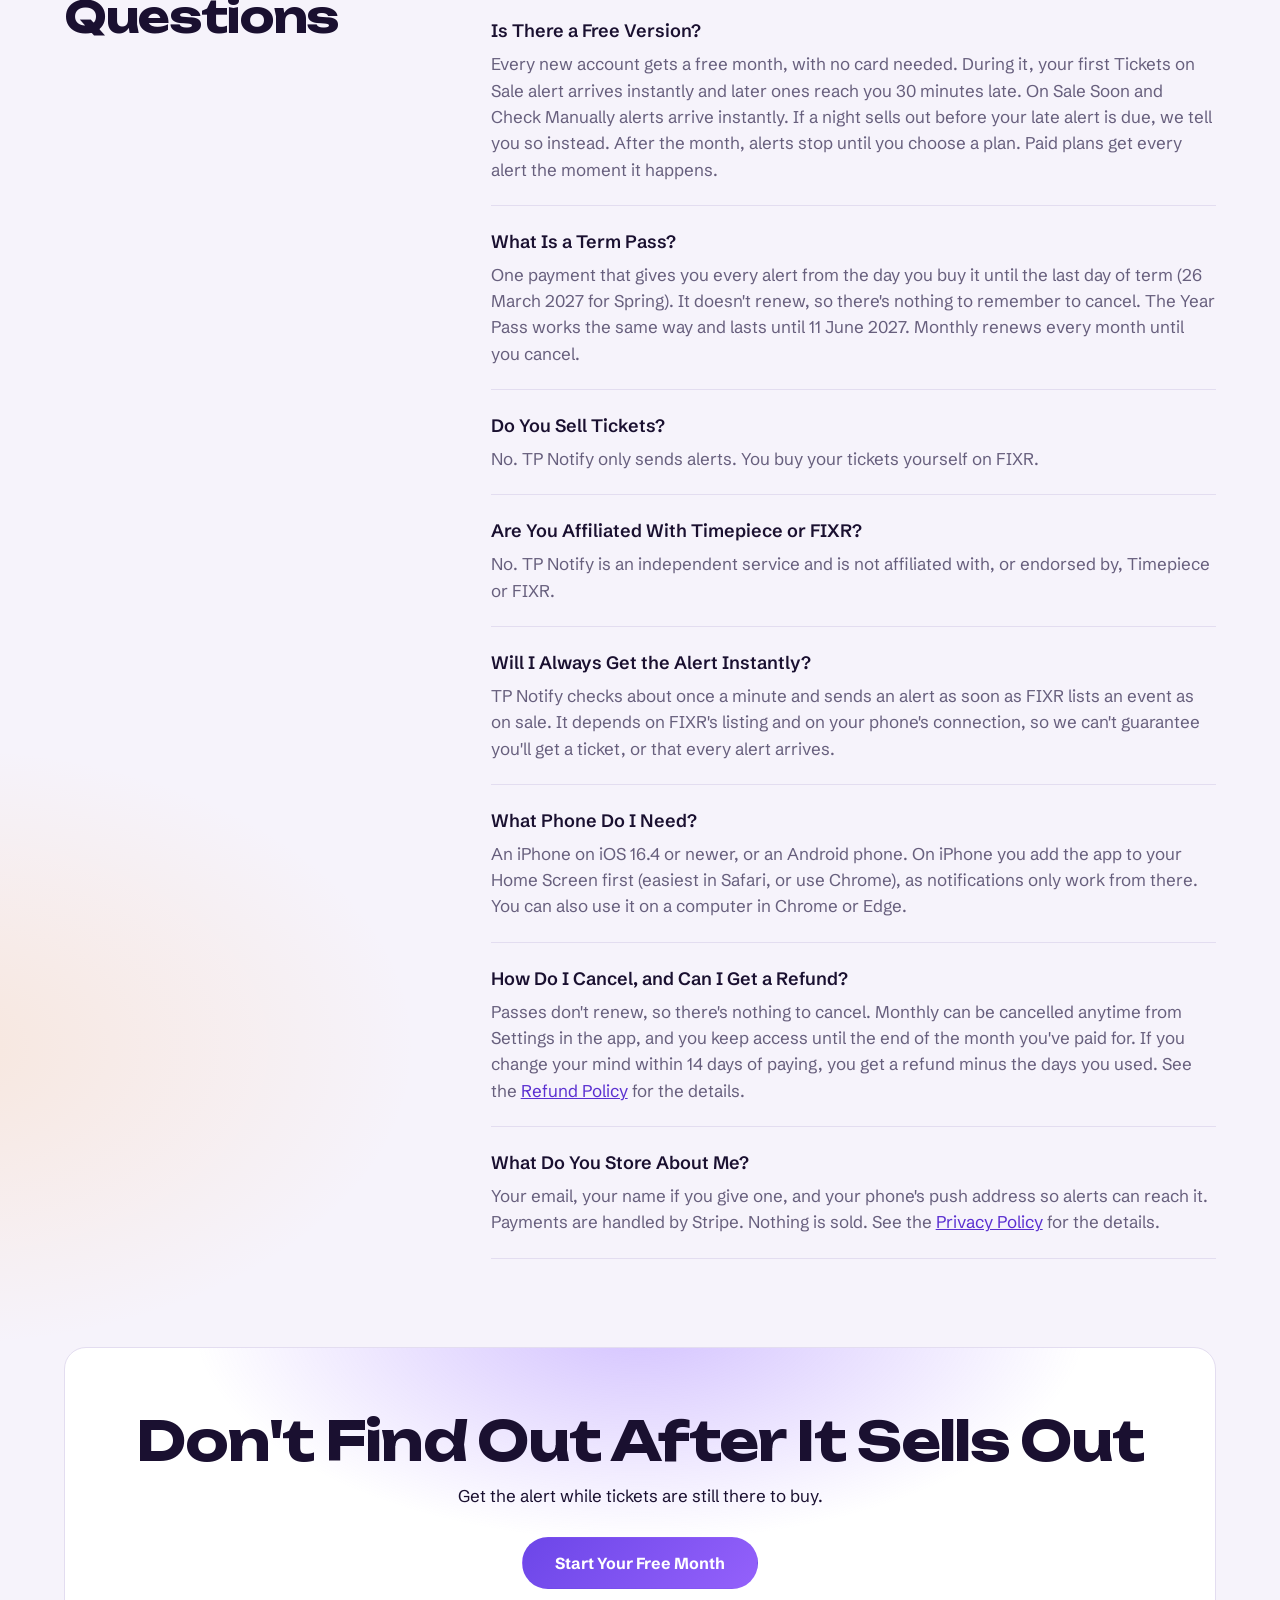
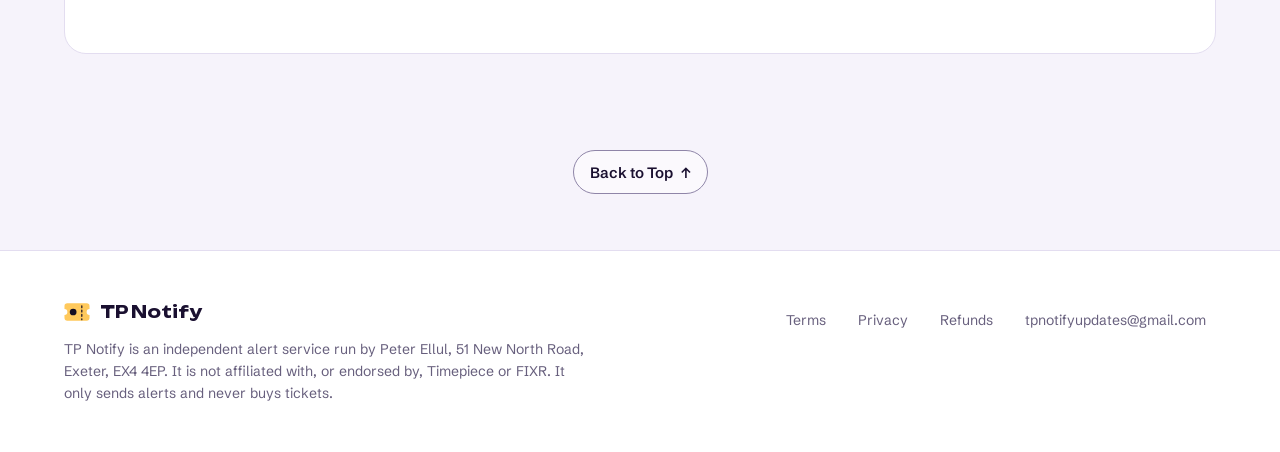
==== commit 18442236: "Use tpnotifyupdates@gmail.com as the contact email everywhere Co-Authored-By: Claude Opus 5.5 <norep" ====
--- a/index.html
+++ b/index.html
@@ -238,7 +238,7 @@
 <a href="terms.html">Terms</a>
 <a href="privacy.html">Privacy</a>
 <a href="refunds.html">Refunds</a>
-<a href="mailto:TPNotify@outlook.com">TPNotify@outlook.com</a>
+<a href="mailto:tpnotifyupdates@gmail.com">tpnotifyupdates@gmail.com</a>
 </nav>
 </div>
 </footer>
--- a/styles.css
+++ b/styles.css
@@ -313,3 +313,22 @@
   .ch h2 { font-size: 1.5rem; }
 }
 @media (max-width: 999px) and (max-height: 700px) { .story-phone { transform: scale(.5); } }
+
+/* Screen to phone (site.js): the screen box grows to fill the window and shrinks back into the phone; --z is 0 when it fills the
+   window and 1 when it's home, bringing the bezel, corners and glow back as it lands. Sizes use the screen's own size (cq units)
+   so the lock screen looks right at both sizes. */
+.motion .story { overflow: clip; }
+.motion .story-phone + .ch { margin-top: 90vh; }
+.motion .story .phone { position: relative; height: 590px;
+  background: color-mix(in srgb, var(--night-high) calc(var(--z, 1) * 100%), transparent);
+  border-color: color-mix(in srgb, var(--line) calc(var(--z, 1) * 100%), transparent);
+  box-shadow: 0 30px 90px color-mix(in srgb, rgba(118, 80, 238, .35) calc(var(--z, 1) * 100%), transparent); }
+.motion #story-screen { position: absolute; left: var(--sx, 13px); top: var(--sy, 13px); width: var(--sw, 290px); height: var(--sh, 560px);
+  border-radius: calc(32px * var(--z, 1)); container-type: size; }
+.motion #story-screen .cap { opacity: var(--z, 1); }
+.motion .lock { background: radial-gradient(max(260px, 60cqw) max(300px, 70cqh) at 50% 0%, rgba(138, 92, 255, .45), transparent 70%); }
+.motion .clock { margin-top: calc(44px + max(0px, 100cqh - 560px) * .2); font-size: calc(64px + max(0px, 100cqh - 560px) * .2); }   /* phone size at rest, bigger as the screen grows */
+.motion .date { font-size: max(14px, 2.4cqh); }
+.motion .note-card { font-size: max(13px, 2.2cqh); max-width: 30em; margin-inline: auto; margin-top: max(64px, 8cqh); padding: .9em 1.1em; border-radius: max(20px, 1.5em); }
+.motion .note-card .nhead { font-size: .85em; } .motion .note-card svg { width: 1.25em; height: 1.25em; }
+.motion .note-card b { font-size: 1.15em; } .motion .note-card p { font-size: 1em; line-height: 1.4; }
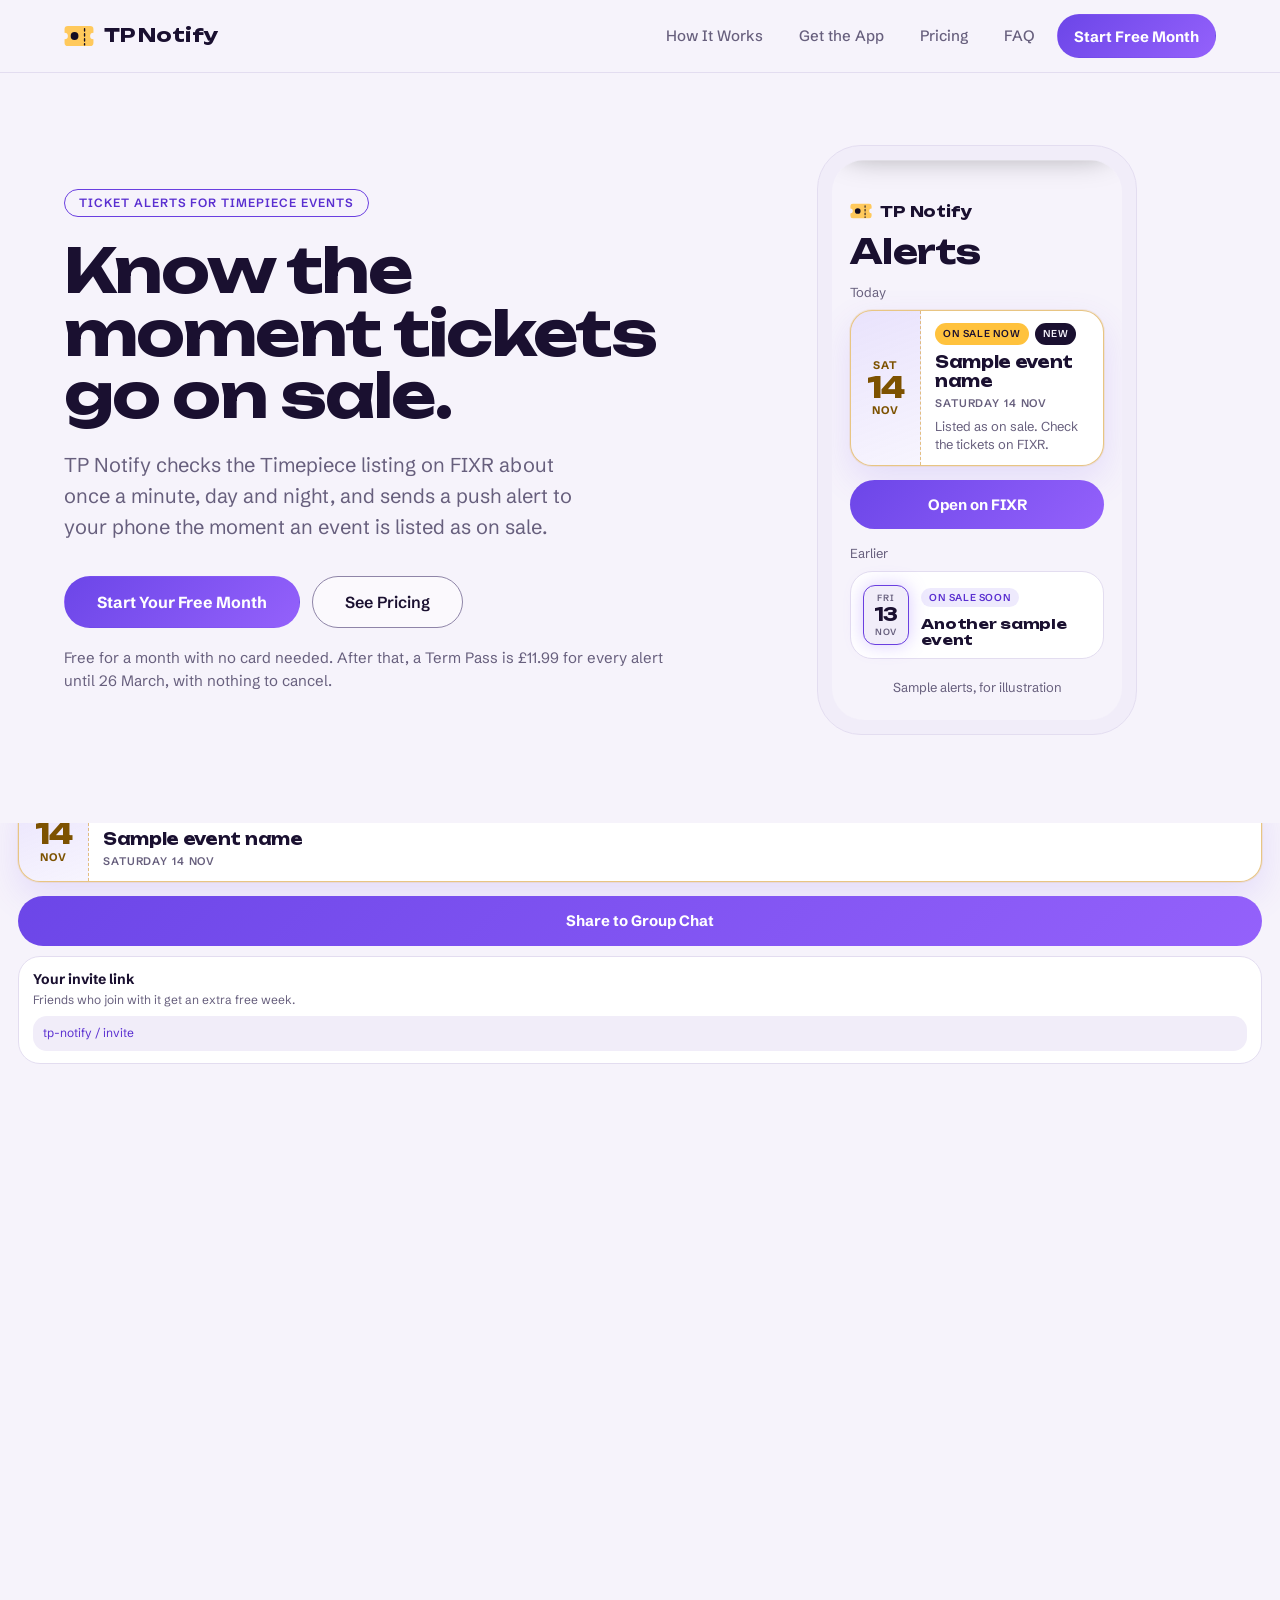
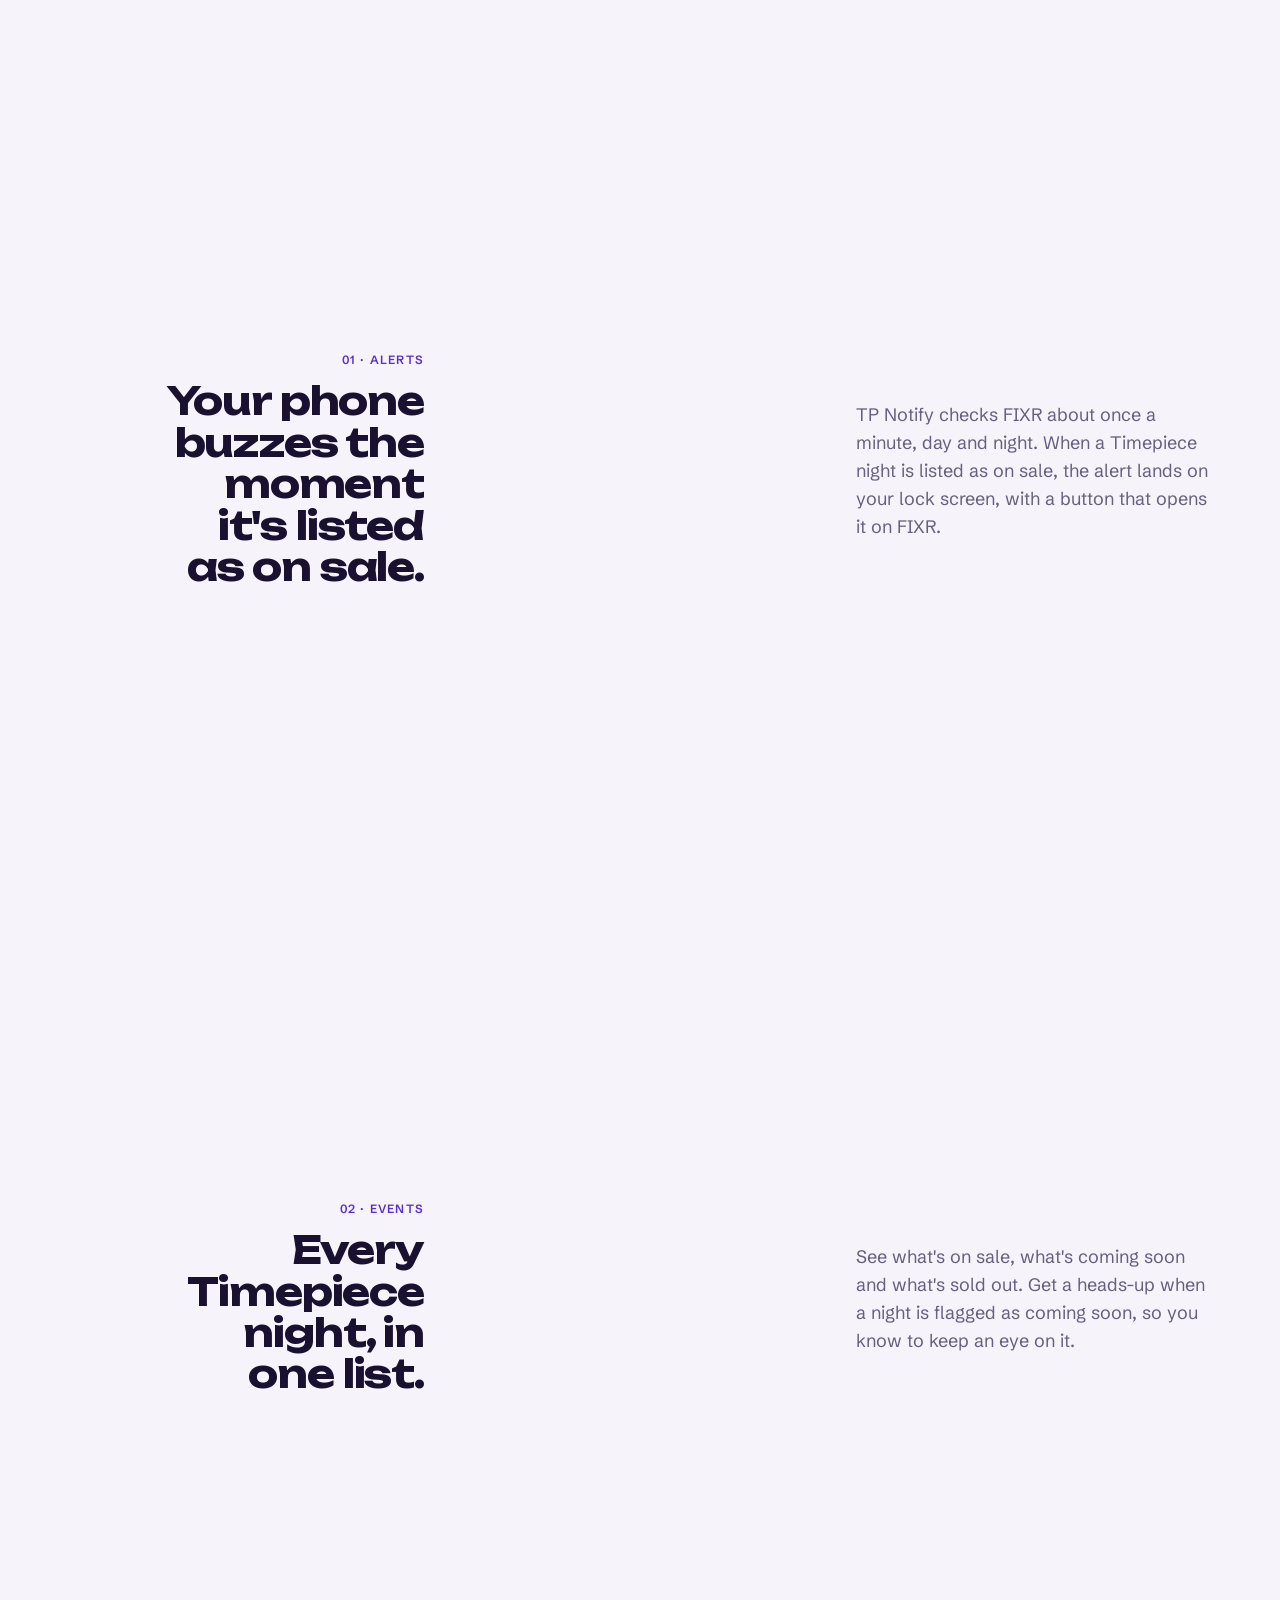
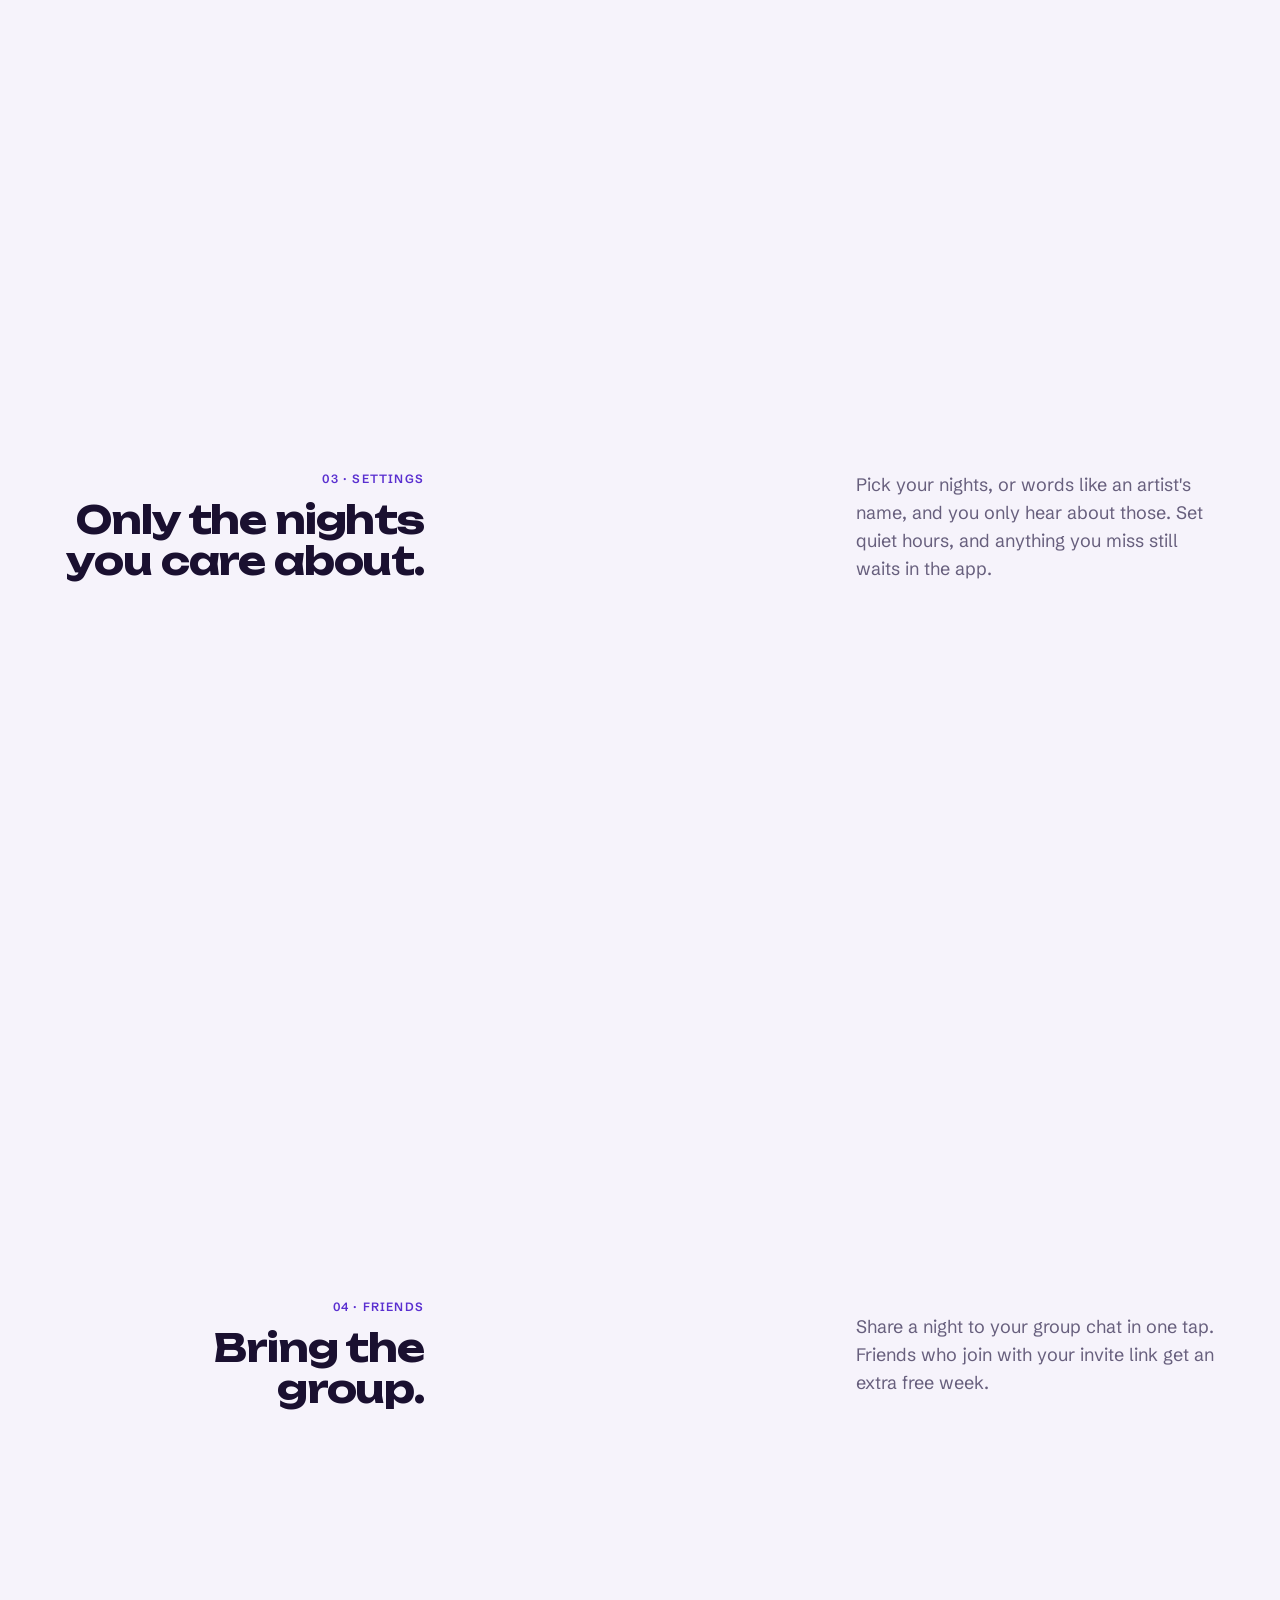
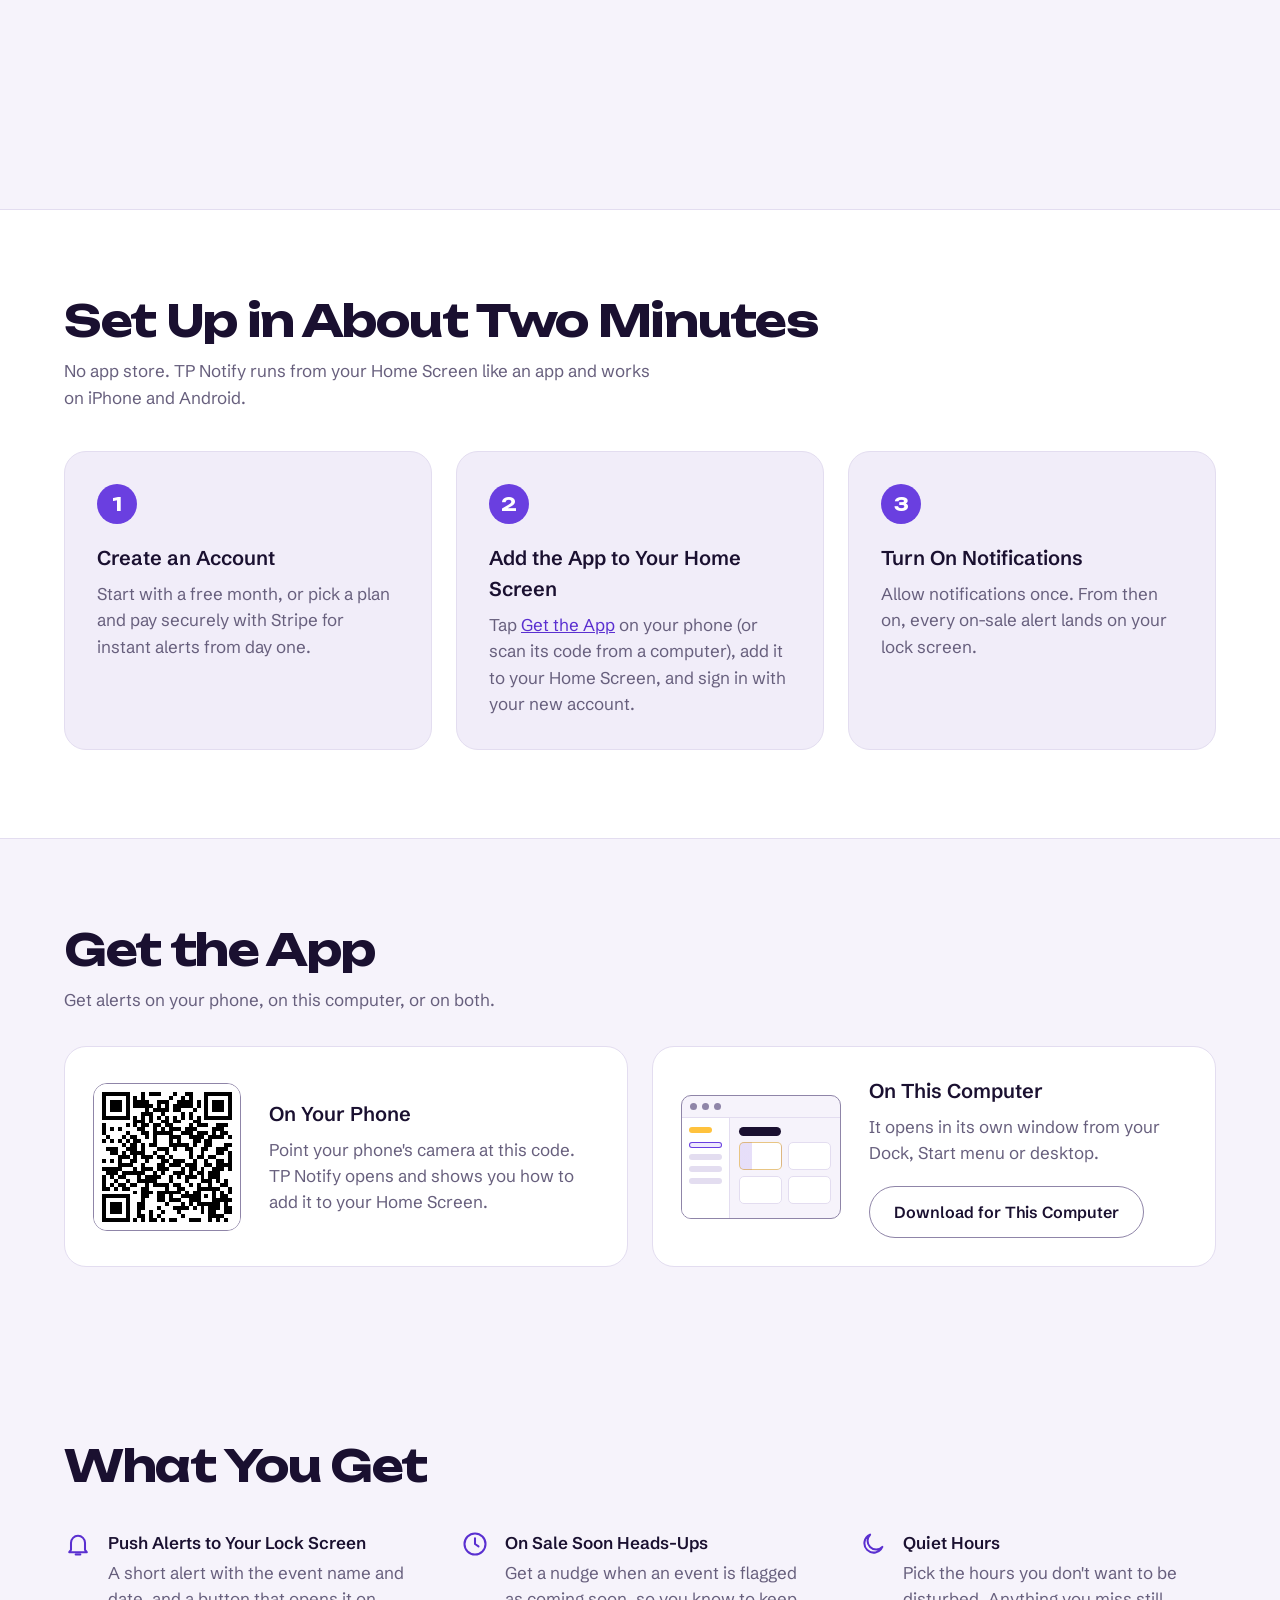
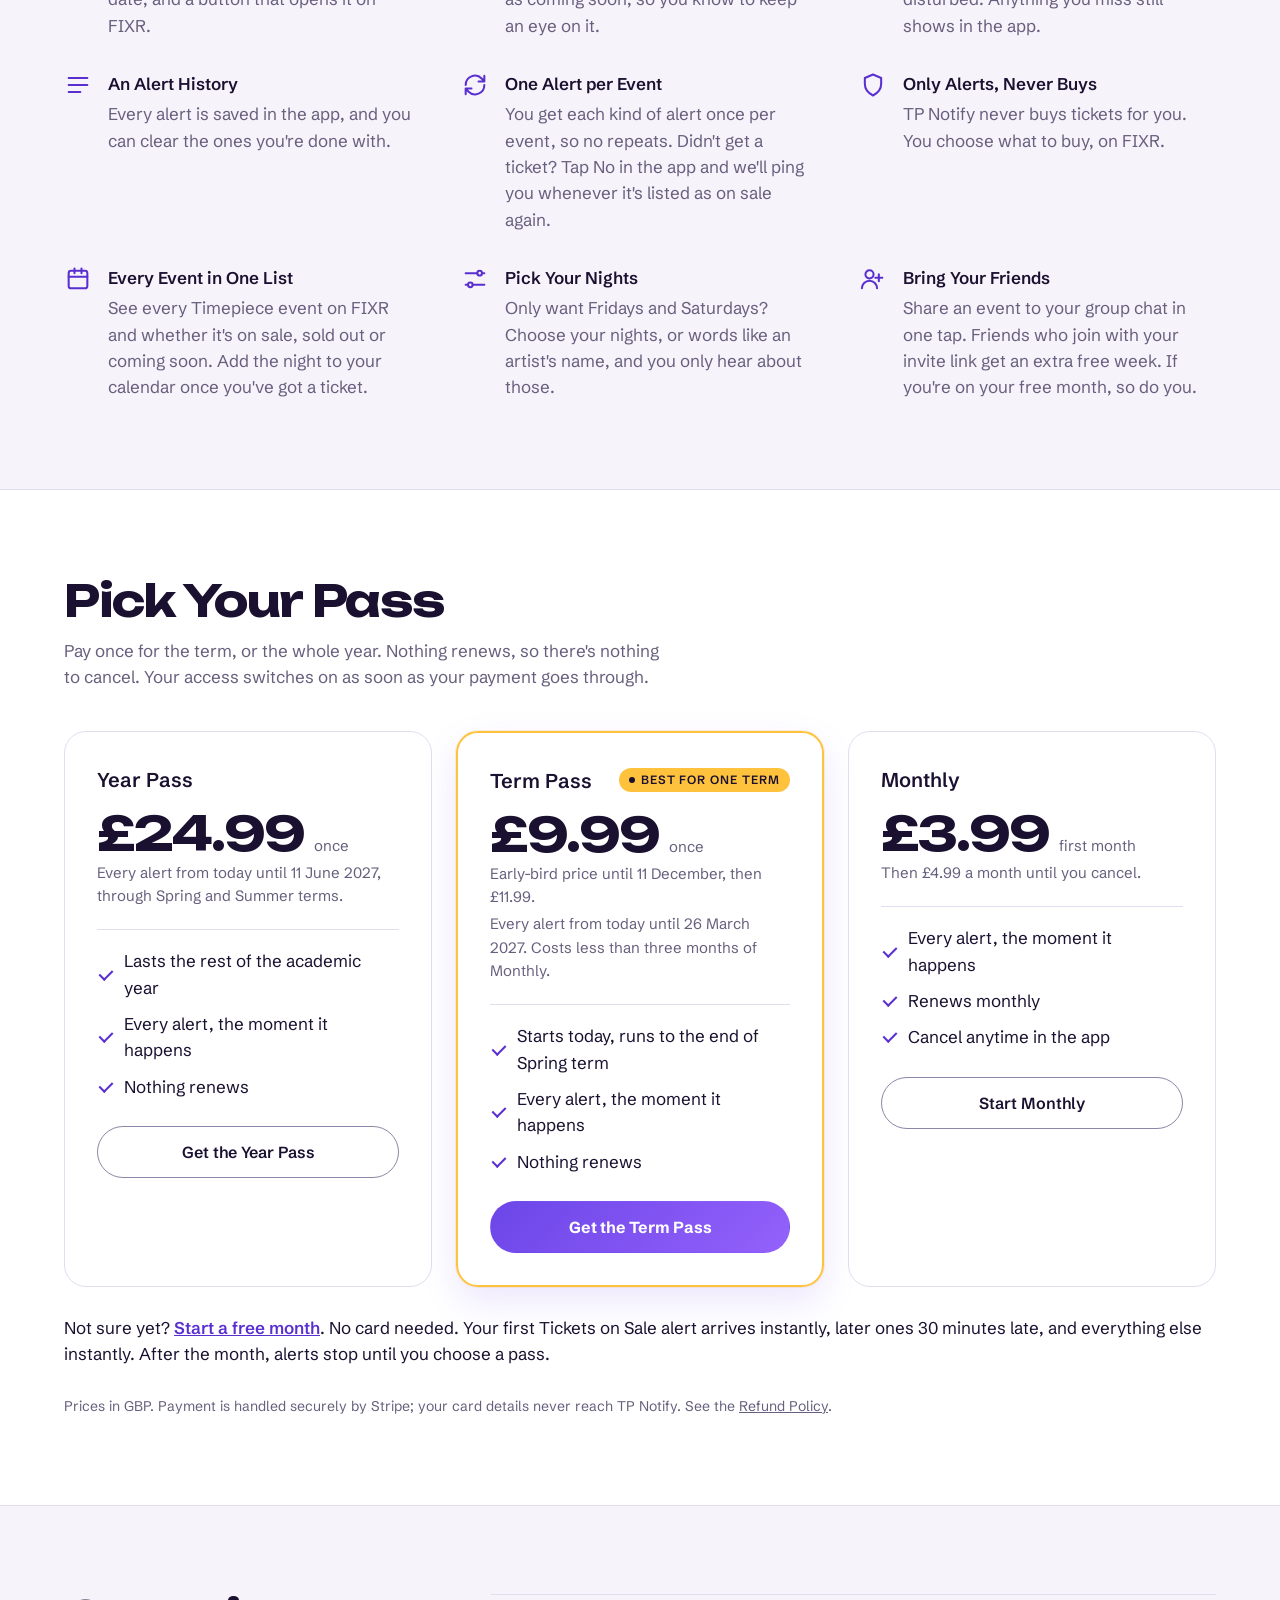
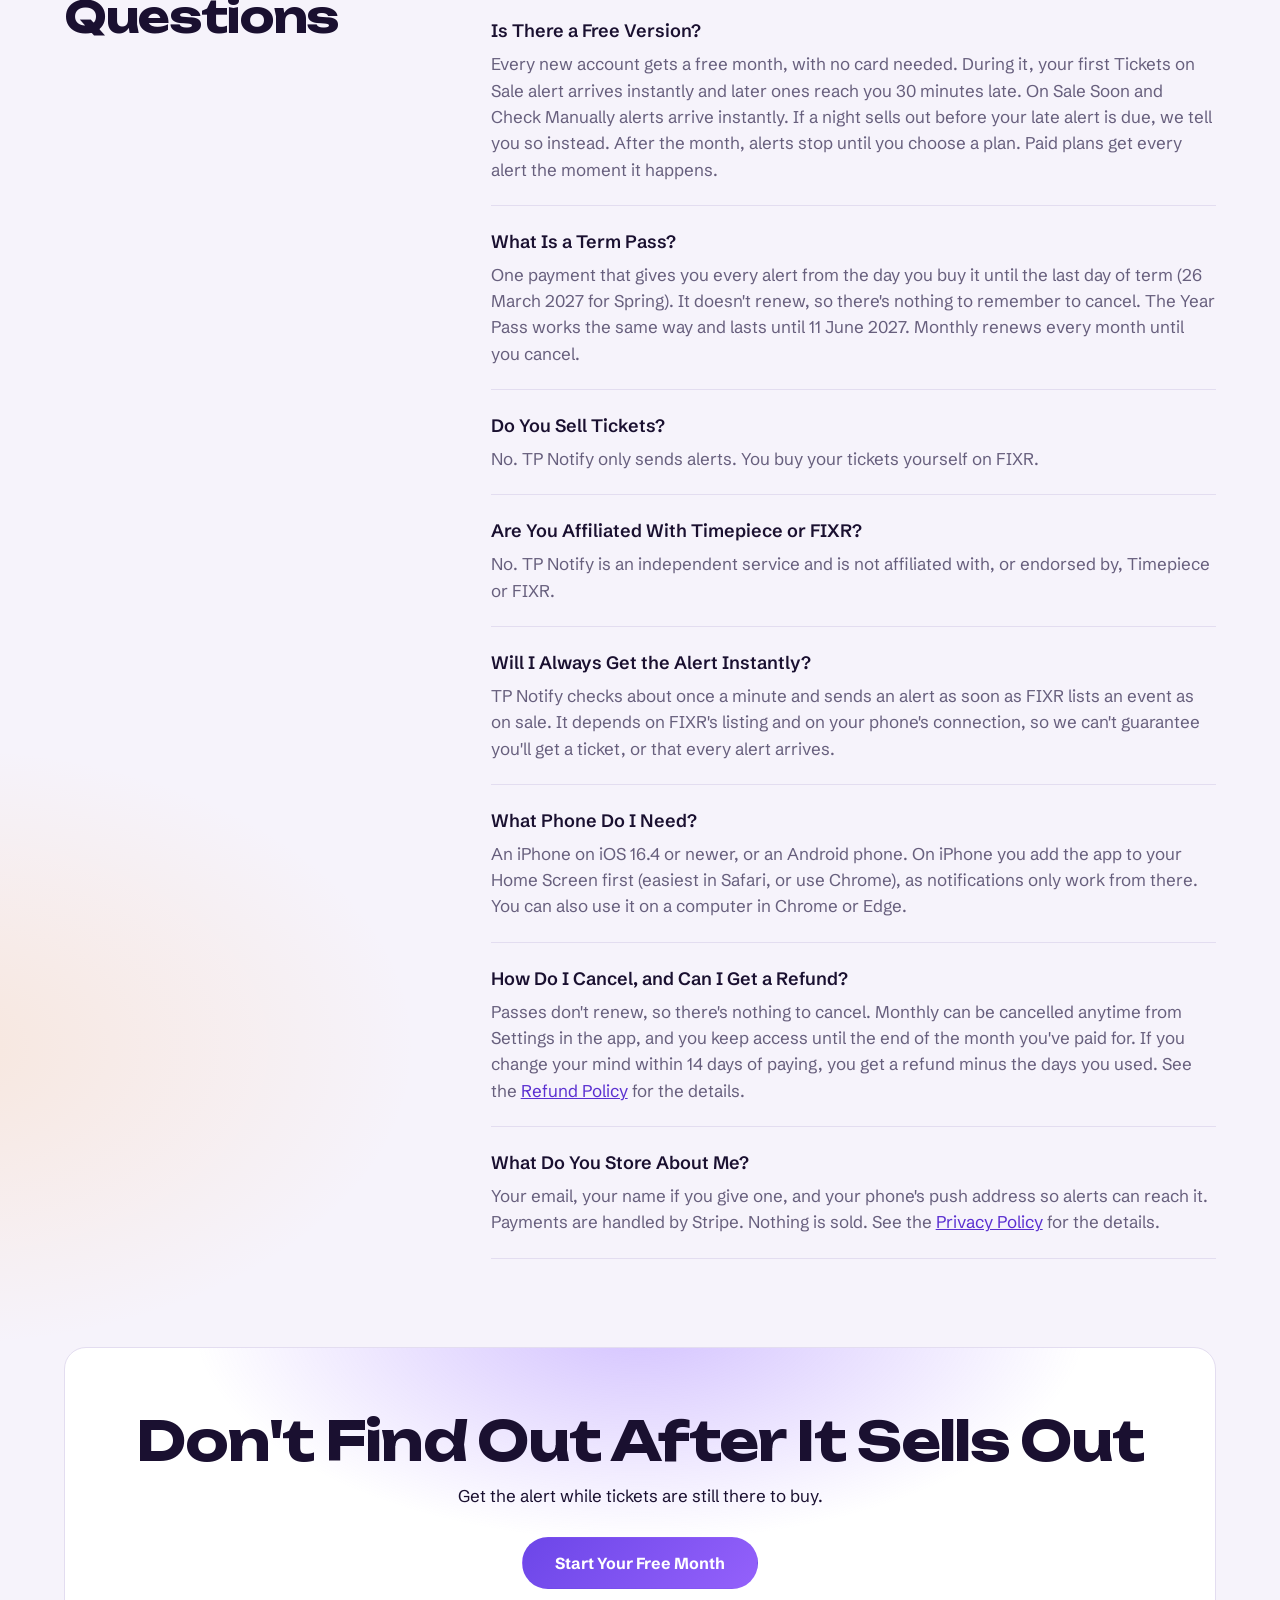
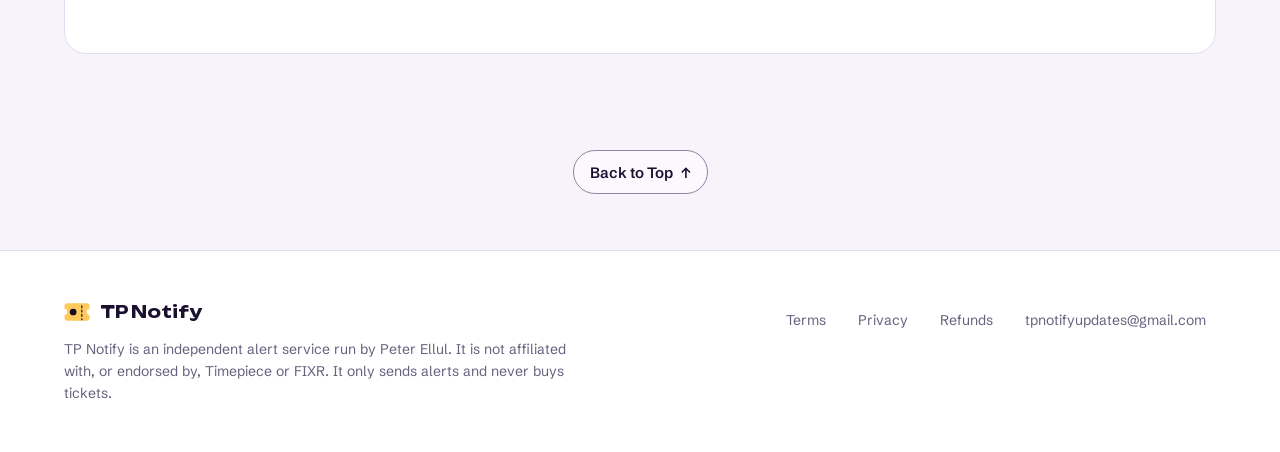
==== commit 923e99d4: "Show the postal address only where UK law needs it (Terms, cancellation form) Co-Authored-By: Claude" ====
--- a/index.html
+++ b/index.html
@@ -232,7 +232,7 @@
 <div class="wrap">
 <div class="about">
 <a class="brand" href="./"><svg viewBox="5 5 54 54" aria-hidden="true"><path d="M12 14H52A6 6 0 0 1 58 20V26A6 6 0 0 0 58 38V44A6 6 0 0 1 52 50H12A6 6 0 0 1 6 44V38A6 6 0 0 0 6 26V20A6 6 0 0 1 12 14Z" fill="#ffc95c"/><path d="M42 19V23M42 28V32M42 37V41M42 46V48" stroke="#140d22" stroke-width="2.5" stroke-linecap="round"/><circle cx="24" cy="32" r="7" fill="#140d22"/></svg><span>TP Notify</span></a>
-<p>TP Notify is an independent alert service run by Peter Ellul, 51 New North Road, Exeter, EX4 4EP. It is not affiliated with, or endorsed by, Timepiece or FIXR. It only sends alerts and never buys tickets.</p>
+<p>TP Notify is an independent alert service run by Peter Ellul. It is not affiliated with, or endorsed by, Timepiece or FIXR. It only sends alerts and never buys tickets.</p>
 </div>
 <nav aria-label="Legal">
 <a href="terms.html">Terms</a>
